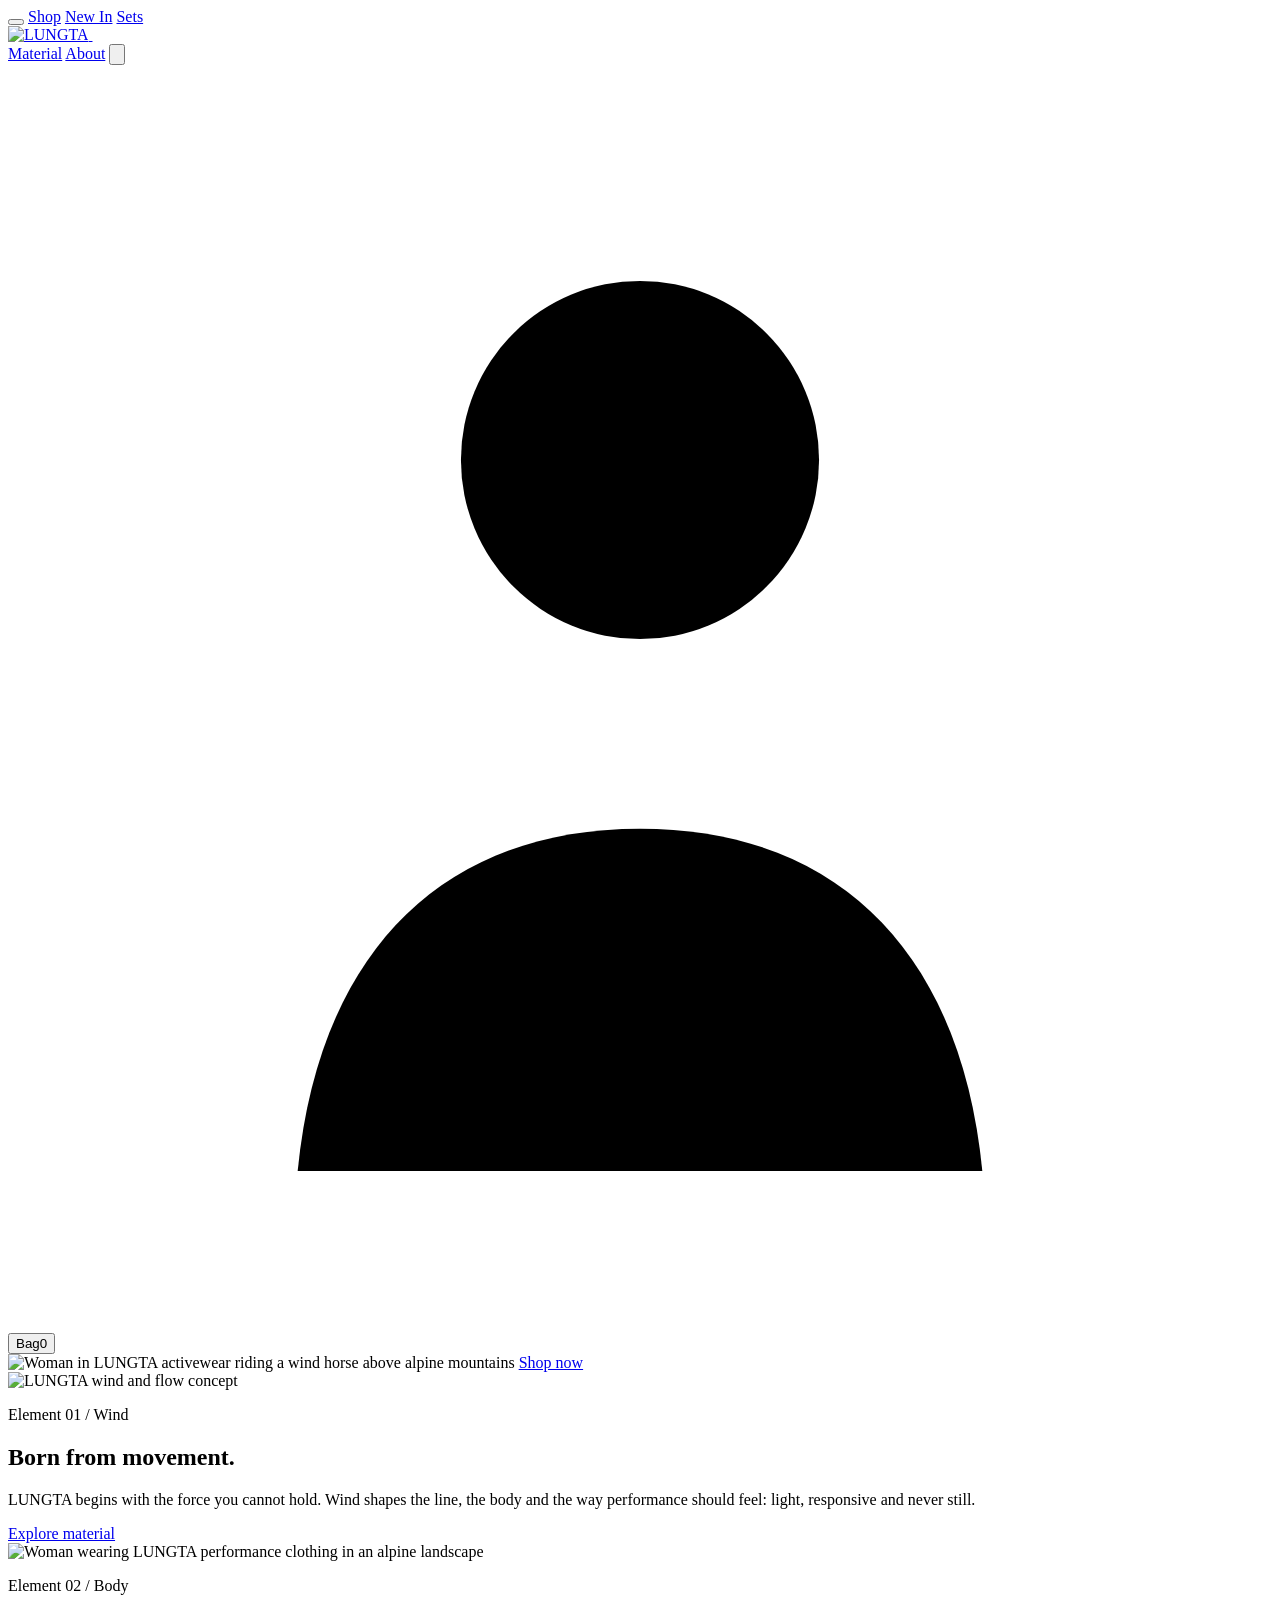
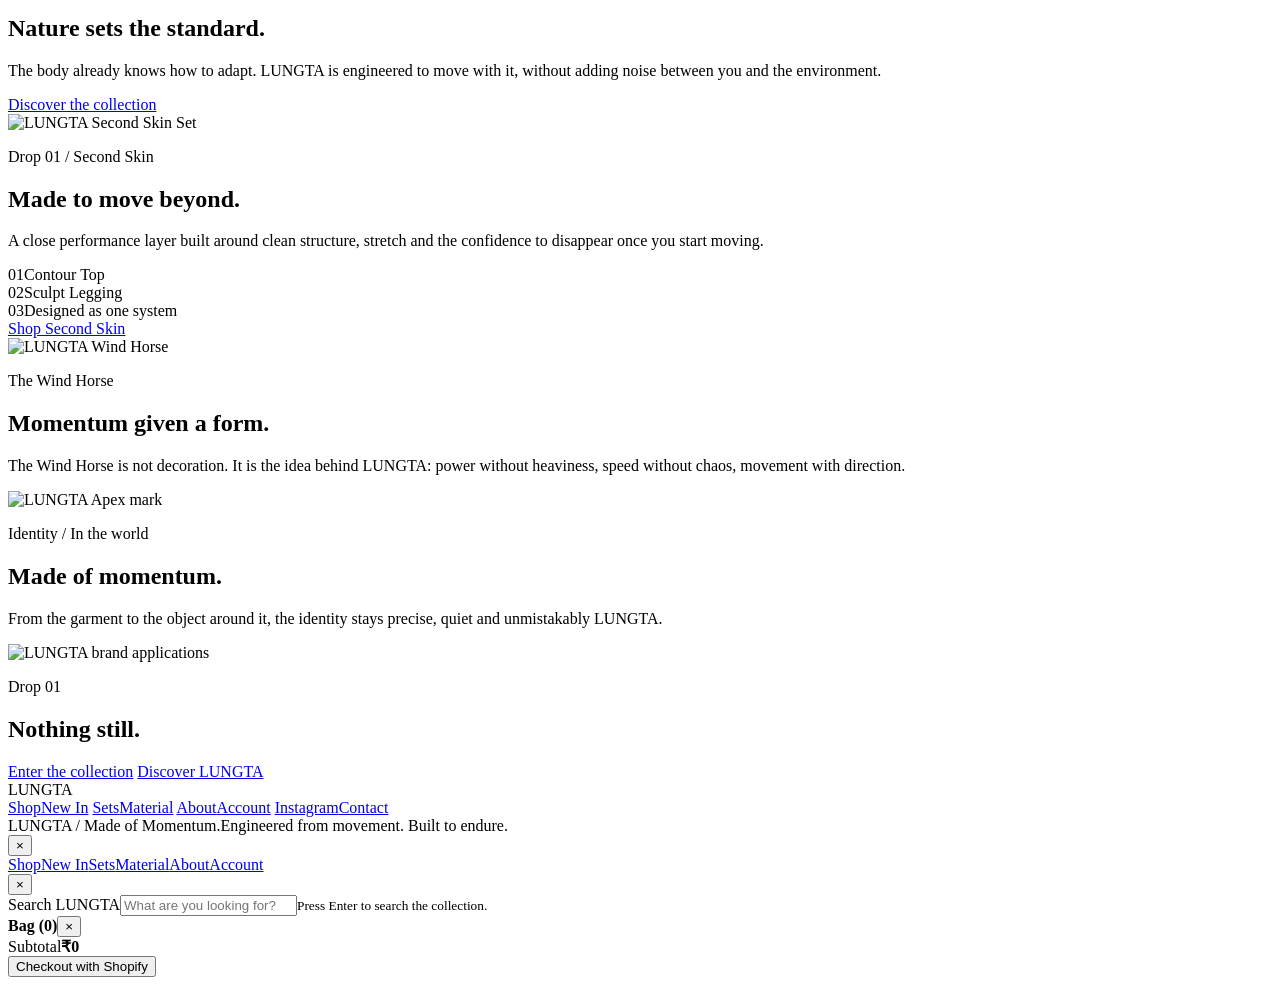
==== index.html @ 59763c2f "Add files via upload" ====
<!doctype html>
<html lang="en">
<head>
  <meta charset="utf-8">
  <meta name="viewport" content="width=device-width,initial-scale=1,viewport-fit=cover">
  <meta name="theme-color" content="#080a0b">
  <title>LUNGTA | Made of Momentum</title>
  <meta name="description" content="LUNGTA performance wear. Born from wind, engineered for motion.">
  <link rel="icon" href="assets/img/favicon.png">
  <link rel="preload" as="image" href="assets/img/hero-wind-horse-4k.webp">
  <link rel="stylesheet" href="assets/css/styles.css">
</head>
<body class="home" data-header="light">
<header class="site-header" data-theme="light">
  <div class="header-side left">
    <button class="menu-button" id="menuButton" aria-label="Open menu"></button>
    <a class="nav-link desktop-only" href="shop.html">Shop</a>
    <a class="nav-link desktop-only" href="shop.html?filter=new">New In</a>
    <a class="nav-link desktop-only" href="shop.html?filter=sets">Sets</a>
  </div>
  <a class="header-brand" href="index.html" aria-label="LUNGTA home">
    <img class="wordmark" src="assets/img/wordmark.png" alt="LUNGTA">
    <img class="apex" src="assets/img/apex.png" alt="">
  </a>
  <div class="header-side right">
    <a class="nav-link desktop-only" href="material.html">Material</a>
    <a class="nav-link desktop-only" href="about.html">About</a>
    <button class="icon-button" id="searchButton" aria-label="Search">
      <svg viewBox="0 0 24 24" aria-hidden="true"><circle cx="11" cy="11" r="6.7"></circle><path d="m16 16 4 4"></path></svg>
    </button>
    <a class="icon-button account-icon" href="account.html" aria-label="Account">
      <svg viewBox="0 0 24 24" aria-hidden="true"><circle cx="12" cy="7.5" r="3.4"></circle><path d="M5.5 21c.4-4.1 2.7-6.5 6.5-6.5s6.1 2.4 6.5 6.5"></path></svg>
    </a>
    <button class="bag-button" id="bagButton" aria-label="Open bag"><span class="bag-label">Bag</span><span data-bag-count id="bagCount">0</span></button>
  </div>
</header>

<main>
  <section class="hero" data-header-theme="light">
    <picture>
      <source media="(max-width:760px)" srcset="assets/img/hero-wind-horse-mobile.webp">
      <img class="hero-media" src="assets/img/hero-wind-horse-4k.webp" alt="Woman in LUNGTA activewear riding a wind horse above alpine mountains">
    </picture>
    <a class="hero-shop" href="shop.html">Shop now</a>
  </section>

  <section class="section element-section" data-header-theme="light">
    <div class="section-inner element-grid">
      <div class="wind-object" data-reveal>
        <img src="assets/img/wind-flow.webp" alt="LUNGTA wind and flow concept">
      </div>
      <div class="element-copy" data-reveal>
        <p class="eyebrow">Element 01 / Wind</p>
        <h2 class="headline">Born from movement.</h2>
        <p class="body-copy">LUNGTA begins with the force you cannot hold. Wind shapes the line, the body and the way performance should feel: light, responsive and never still.</p>
        <a class="text-link" href="material.html">Explore material</a>
      </div>
    </div>
  </section>

  <section class="section nature-section" data-header-theme="light">
    <picture>
      <source media="(max-width:760px)" srcset="assets/img/alpine-model-mobile.webp">
      <img class="nature-media" data-parallax="18" src="assets/img/alpine-model-4k.webp" alt="Woman wearing LUNGTA performance clothing in an alpine landscape">
    </picture>
    <div class="nature-copy" data-reveal>
      <p class="eyebrow">Element 02 / Body</p>
      <h2 class="headline">Nature sets the standard.</h2>
      <p class="body-copy">The body already knows how to adapt. LUNGTA is engineered to move with it, without adding noise between you and the environment.</p>
      <a class="text-link" href="shop.html">Discover the collection</a>
    </div>
  </section>

  <section class="section product-section" data-header-theme="dark">
    <div class="section-inner product-editorial">
      <div class="product-image" data-reveal>
        <picture>
          <source media="(max-width:760px)" srcset="assets/img/alpine-model-mobile.webp">
          <img src="assets/img/alpine-model-4k.webp" alt="LUNGTA Second Skin Set">
        </picture>
      </div>
      <div class="product-info" data-reveal>
        <p class="eyebrow">Drop 01 / Second Skin</p>
        <h2 class="headline">Made to move beyond.</h2>
        <p class="body-copy">A close performance layer built around clean structure, stretch and the confidence to disappear once you start moving.</p>
        <div class="product-points">
          <div class="product-point"><span>01</span><span>Contour Top</span></div>
          <div class="product-point"><span>02</span><span>Sculpt Legging</span></div>
          <div class="product-point"><span>03</span><span>Designed as one system</span></div>
        </div>
        <a class="button" href="shop.html?filter=sets">Shop Second Skin</a>
      </div>
    </div>
  </section>

  <section class="section horse-section" data-header-theme="light">
    <div class="horse-layout">
      <div class="horse-visual" data-reveal>
        <img src="assets/img/wind-horse-mark.webp" alt="LUNGTA Wind Horse">
      </div>
      <div class="horse-copy" data-reveal>
        <p class="eyebrow">The Wind Horse</p>
        <h2 class="headline">Momentum given a form.</h2>
        <p class="body-copy">The Wind Horse is not decoration. It is the idea behind LUNGTA: power without heaviness, speed without chaos, movement with direction.</p>
        <img class="horse-mark" src="assets/img/apex.png" alt="LUNGTA Apex mark">
      </div>
    </div>
  </section>

  <section class="section applications-section" data-header-theme="light">
    <div class="section-inner">
      <div class="applications-head" data-reveal>
        <div>
          <p class="eyebrow">Identity / In the world</p>
          <h2 class="headline">Made of momentum.</h2>
        </div>
        <p class="body-copy">From the garment to the object around it, the identity stays precise, quiet and unmistakably LUNGTA.</p>
      </div>
      <div class="applications-frame" data-reveal>
        <img src="assets/img/brand-applications.webp" alt="LUNGTA brand applications">
      </div>
    </div>
  </section>

  <section class="final-cta" data-header-theme="dark">
    <p class="eyebrow" data-reveal">Drop 01</p>
    <h2 class="display" data-reveal>Nothing still.</h2>
    <div class="cta-actions" data-reveal>
      <a class="button" href="shop.html">Enter the collection</a>
      <a class="button outline" href="about.html">Discover LUNGTA</a>
    </div>
  </section>
</main>

<footer class="site-footer">
  <div class="footer-main">
    <div class="footer-name">LUNGTA</div>
    <div class="footer-links">
      <a href="shop.html">Shop</a><a href="shop.html?filter=new">New In</a>
      <a href="shop.html?filter=sets">Sets</a><a href="material.html">Material</a>
      <a href="about.html">About</a><a href="account.html">Account</a>
      <a href="#">Instagram</a><a href="#">Contact</a>
    </div>
  </div>
  <div class="footer-bottom"><span>LUNGTA / Made of Momentum.</span><span>Engineered from movement. Built to endure.</span></div>
</footer>

<div class="panel mobile-panel" id="mobileMenu" aria-hidden="true"><button class="panel-close" data-close aria-label="Close">×</button><nav><a href="shop.html">Shop</a><a href="shop.html?filter=new">New In</a><a href="shop.html?filter=sets">Sets</a><a href="material.html">Material</a><a href="about.html">About</a><a href="account.html">Account</a></nav></div>
<div class="panel search-panel" id="searchPanel" aria-hidden="true"><button class="panel-close" data-close aria-label="Close">×</button><div class="search-box"><label for="globalSearch">Search LUNGTA</label><input id="globalSearch" type="search" autocomplete="off" placeholder="What are you looking for?"><small>Press Enter to search the collection.</small></div></div>
<aside class="panel bag-drawer" id="bagDrawer" aria-hidden="true"><div class="bag-inner"><div class="bag-head"><strong>Bag (<span data-bag-count>0</span>)</strong><button class="panel-close" data-close aria-label="Close">×</button></div><div class="bag-body" id="bagBody"></div><div class="bag-footer"><div class="bag-total"><span>Subtotal</span><strong id="bagTotal">₹0</strong></div><button class="button" id="checkoutButton">Checkout with Shopify</button></div></div></aside>
<div class="toast" id="toast" role="status" aria-live="polite"></div>

<script src="assets/js/config.js"></script><script src="assets/js/catalog.js"></script><script src="assets/js/shopify.js"></script><script src="assets/js/site.js"></script>
</body>
</html>
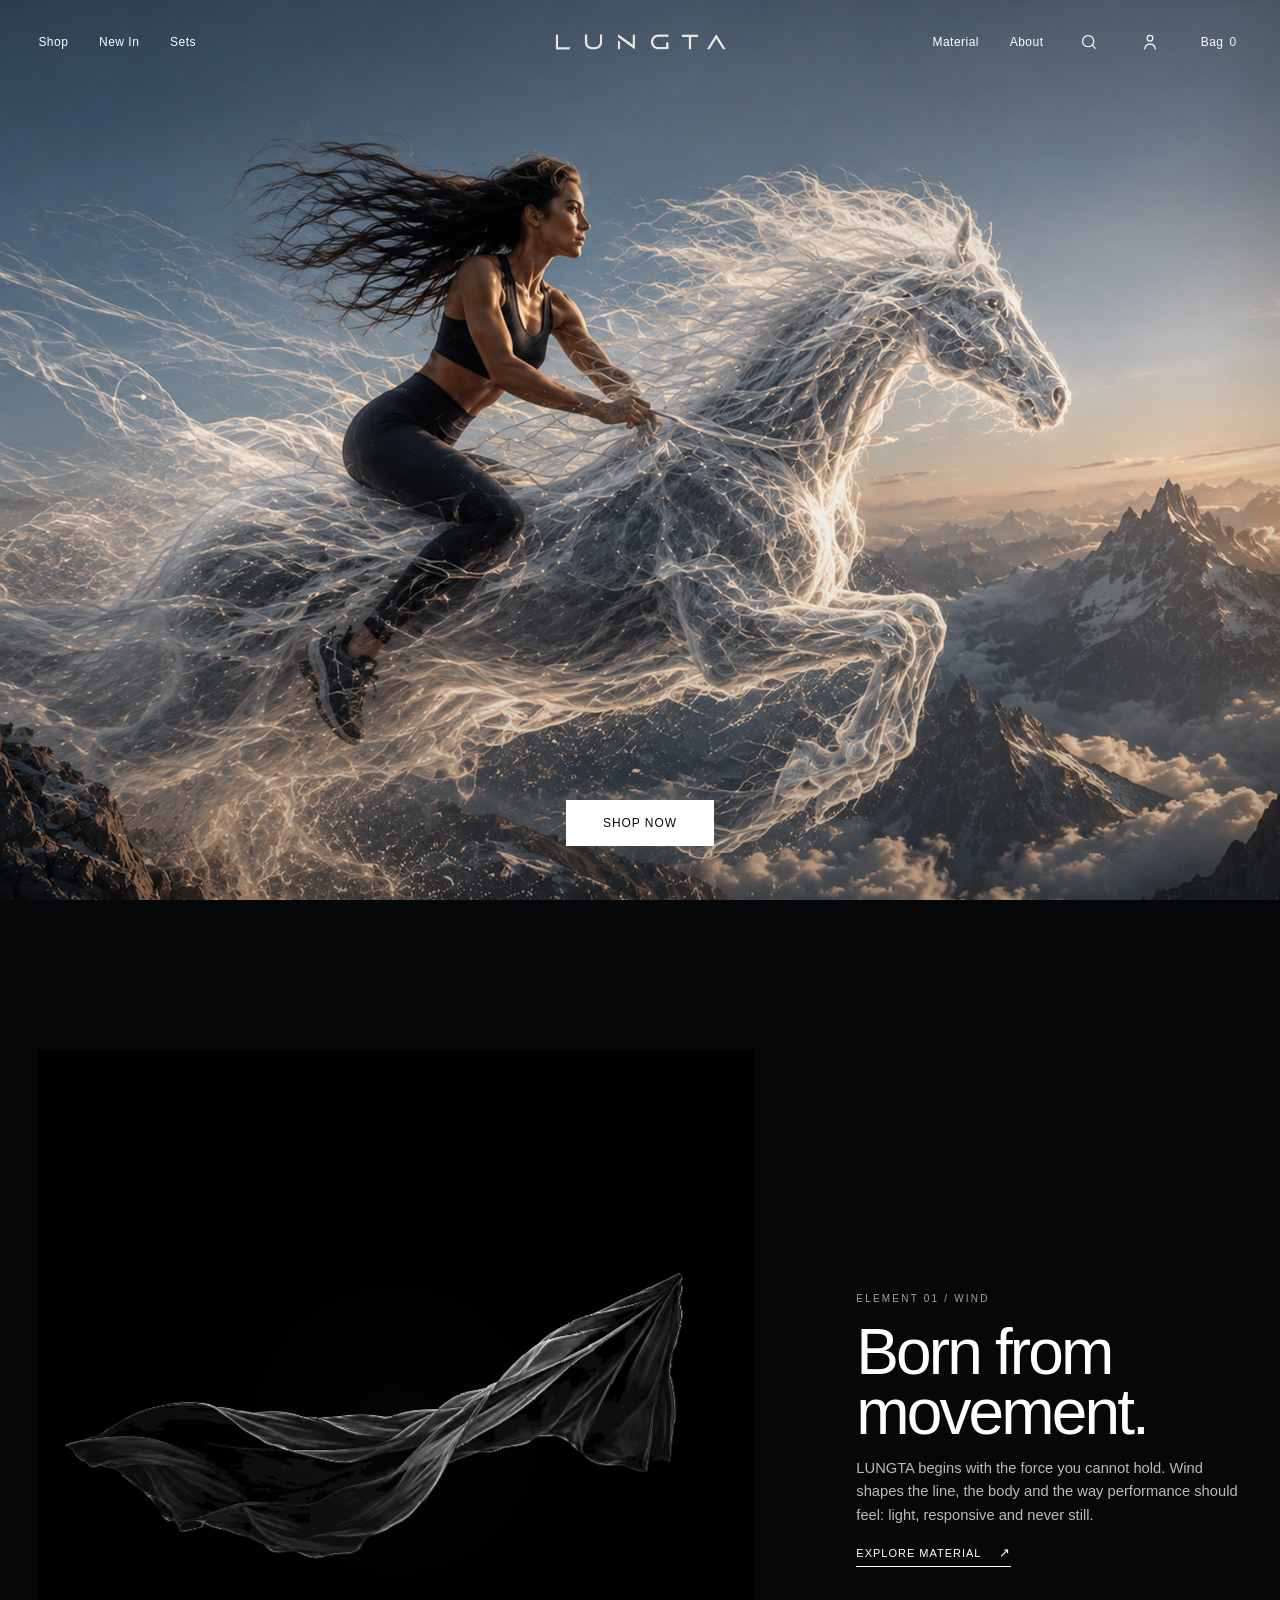
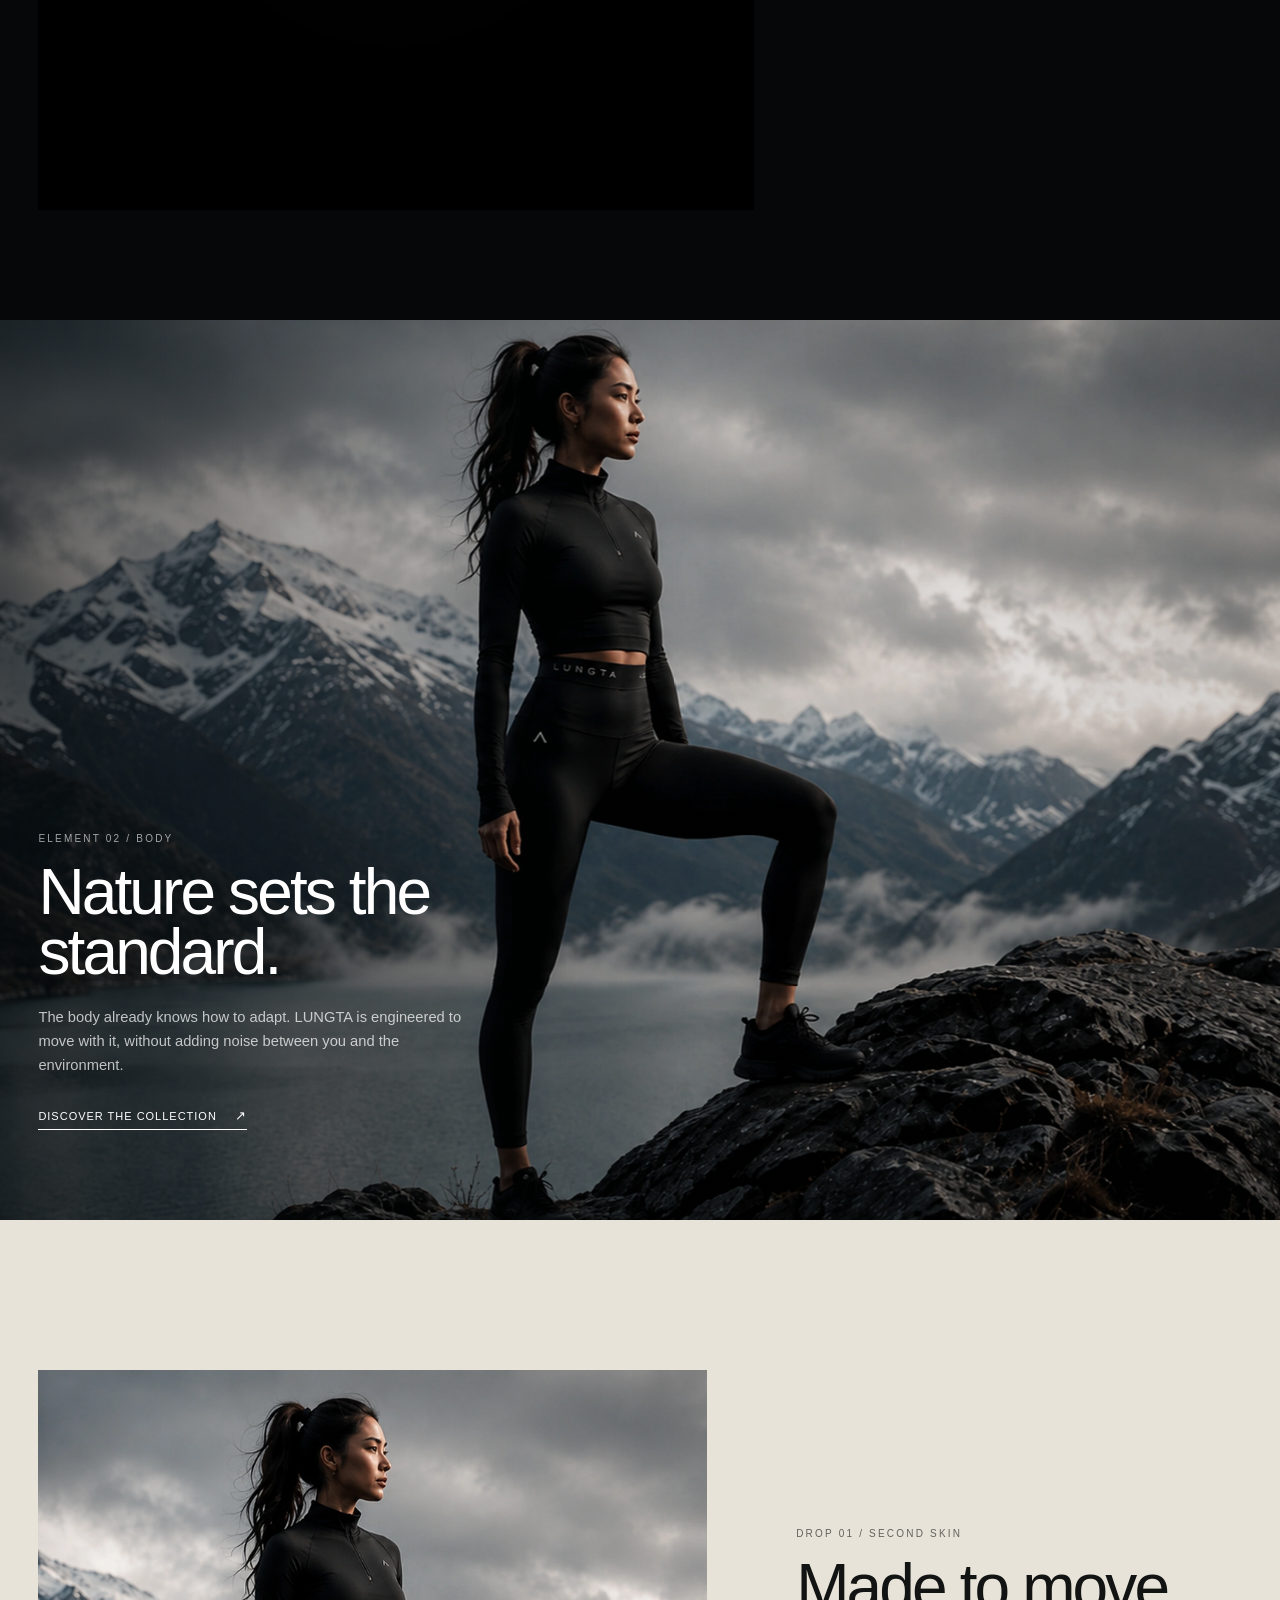
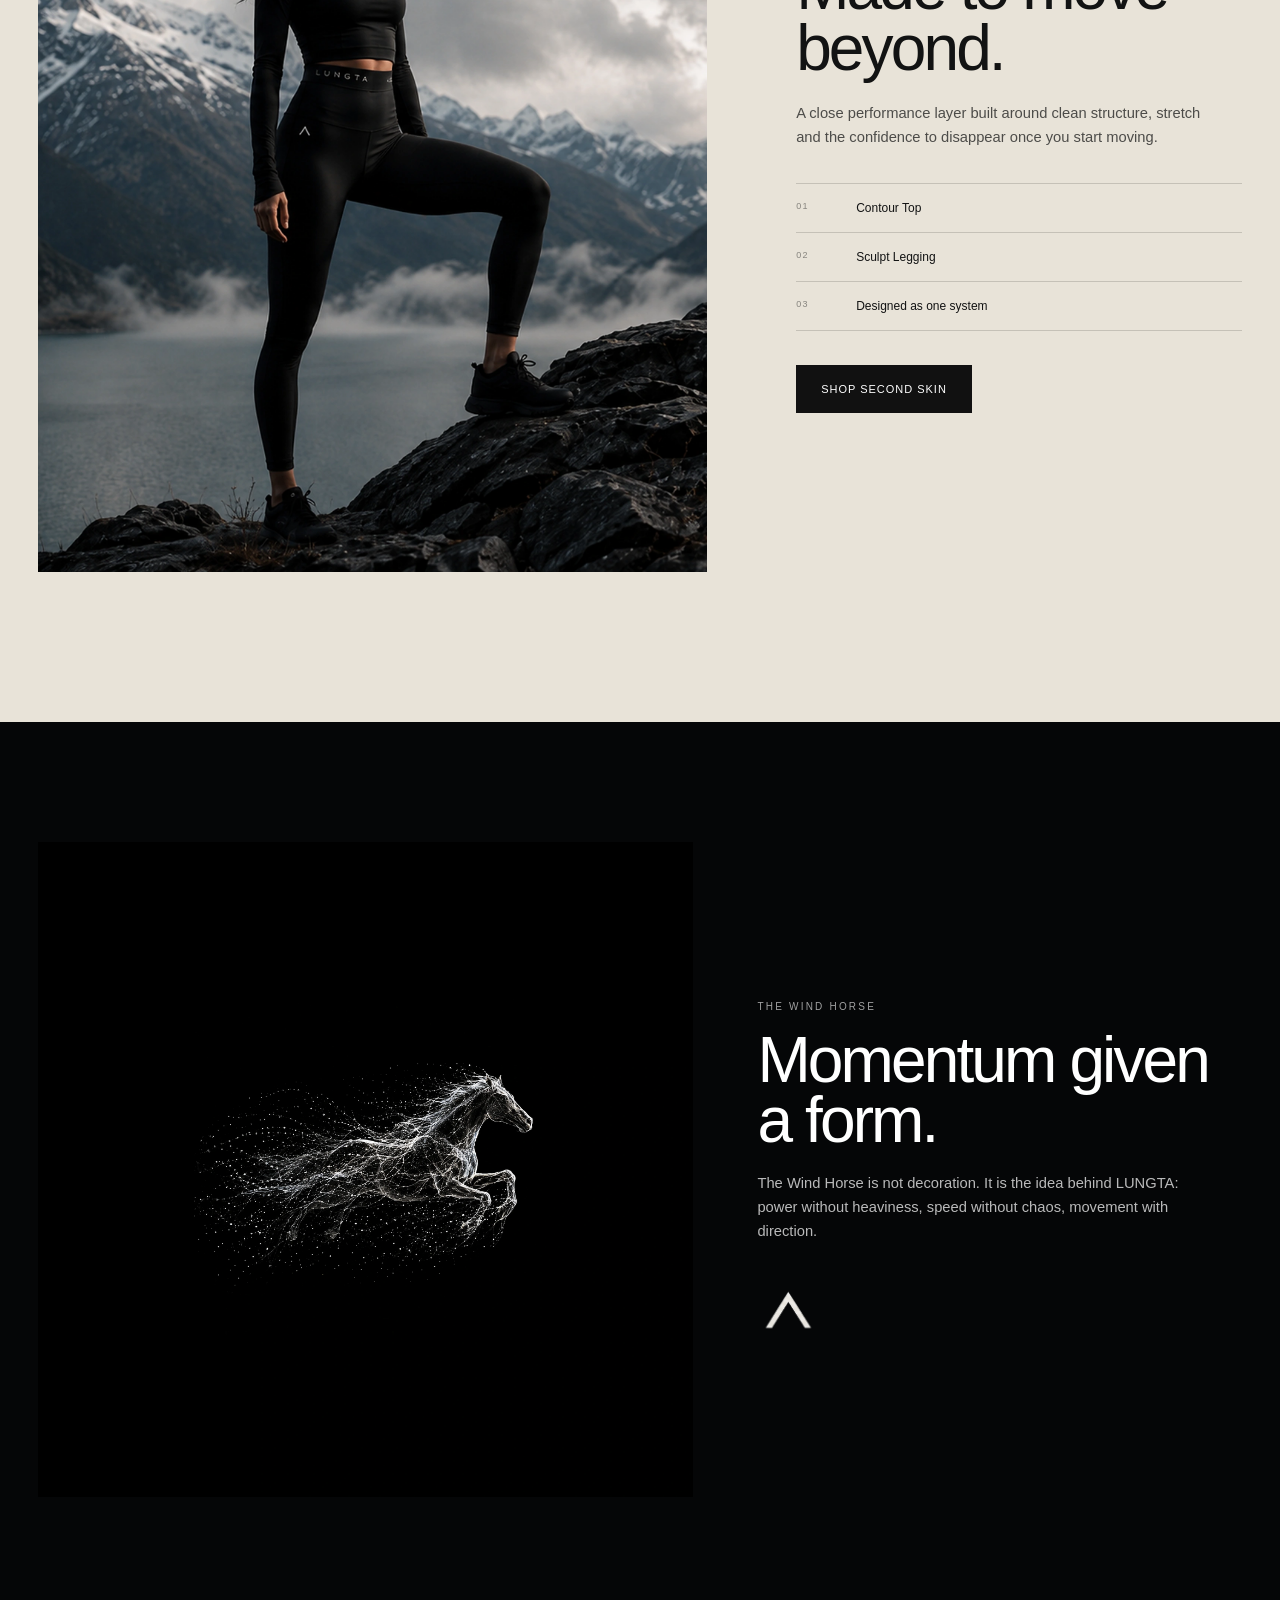
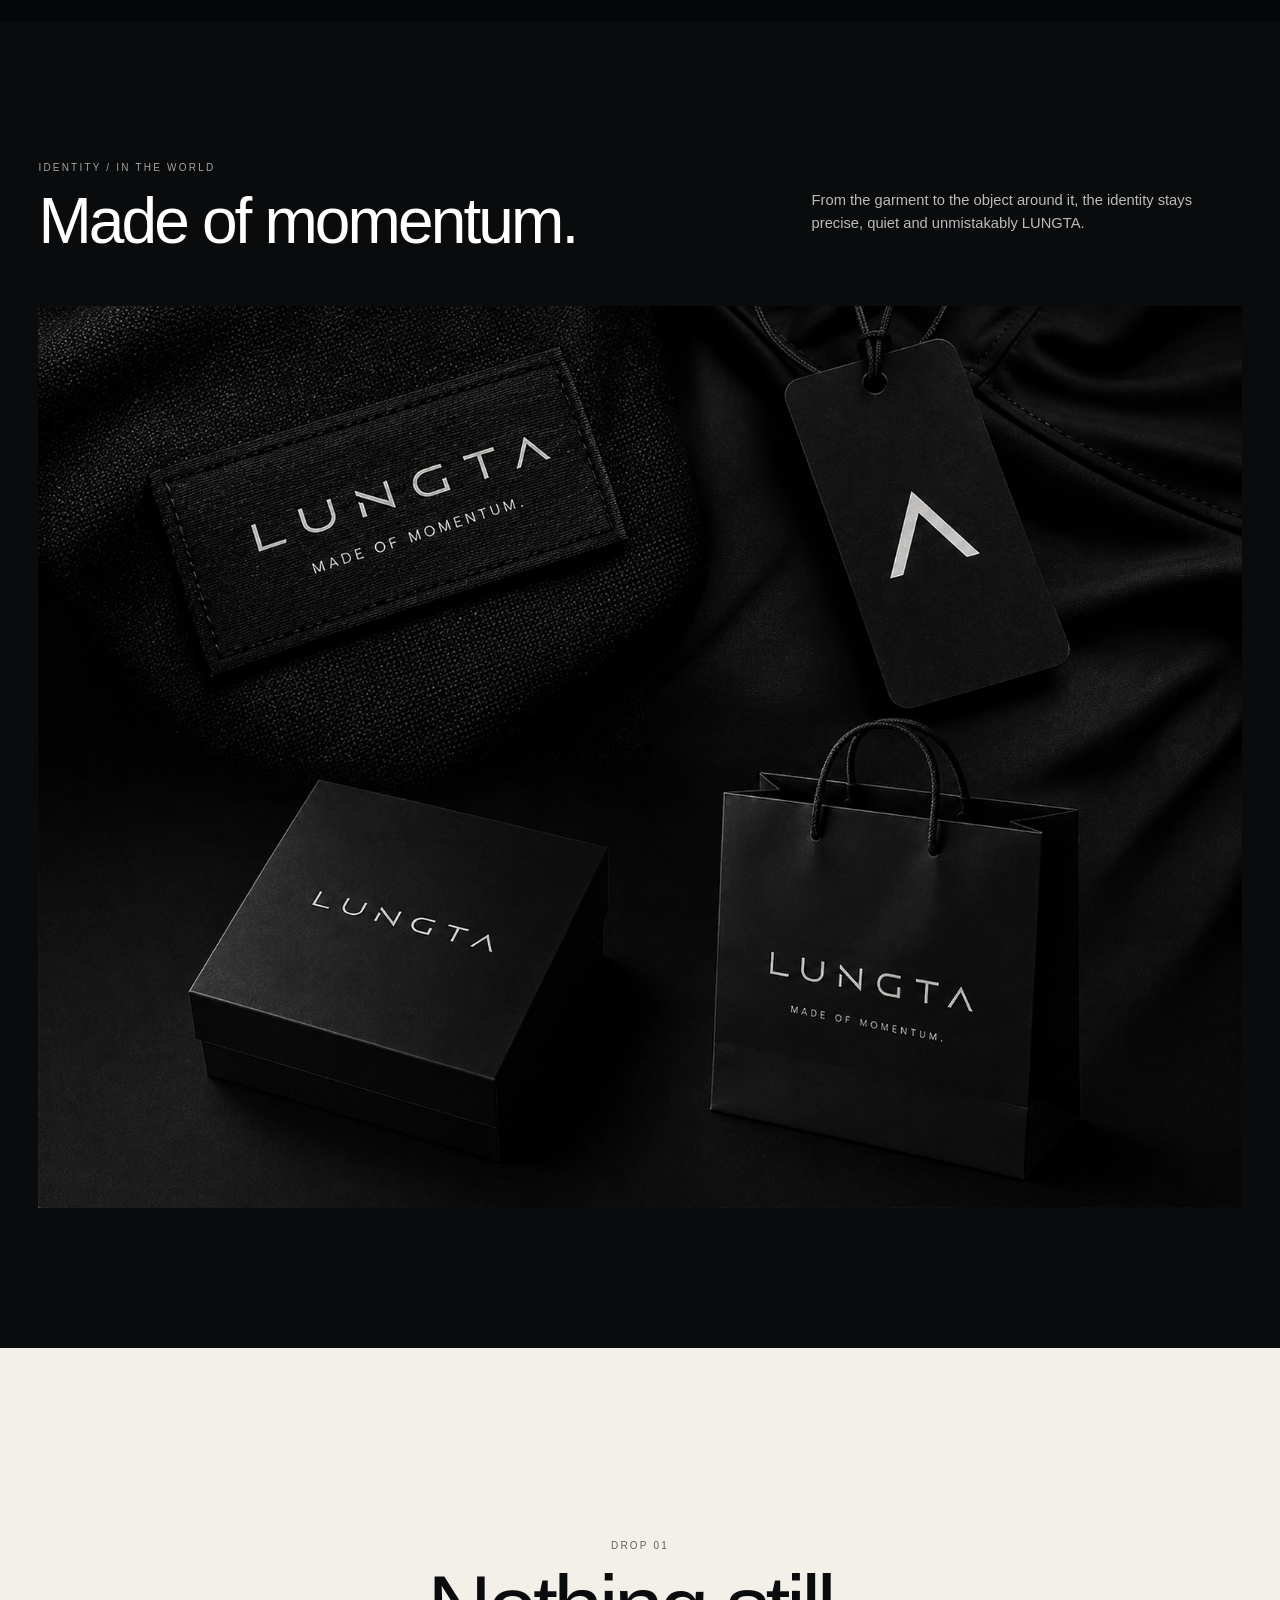
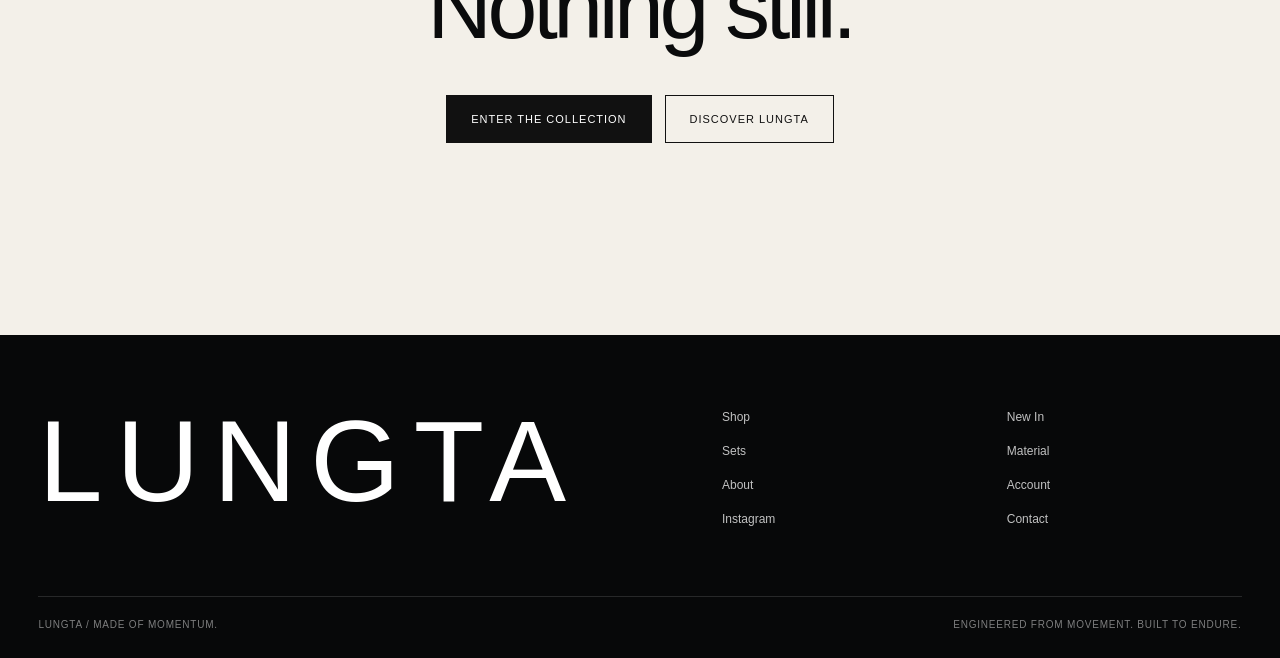
==== commit 6e9b2aaa: "Animate Wind Flow element" ====
--- a/index.html
+++ b/index.html
@@ -9,6 +9,17 @@
   <link rel="icon" href="assets/img/favicon.png">
   <link rel="preload" as="image" href="assets/img/hero-wind-horse-4k.webp">
   <link rel="stylesheet" href="assets/css/styles.css">
+
+<style id="lungta-wind-flow-animation">
+.wind-interactive{isolation:isolate;perspective:1200px;overflow:hidden}
+.wind-filter-defs{position:absolute;pointer-events:none}
+.wind-stage{position:relative;width:min(100%,820px);aspect-ratio:1/1;display:grid;place-items:center;transform-style:preserve-3d;will-change:transform;transform:translate3d(var(--wind-x,0px),var(--wind-y,0px),0) rotateX(var(--wind-rx,0deg)) rotateY(var(--wind-ry,0deg)) rotateZ(var(--wind-rz,0deg)) scale(var(--wind-scale,1));transition:filter .45s cubic-bezier(.22,.61,.36,1)}
+.wind-object .wind-flow-img{width:100%;max-width:none;height:100%;object-fit:contain;display:block;filter:url(#lungtaWindRipple);transform:translateX(-3%) scale(1.75);transform-origin:50% 50%;pointer-events:none;user-select:none;will-change:filter,transform}
+.wind-halo{position:absolute;inset:23%;border-radius:50%;background:radial-gradient(circle,rgba(255,255,255,.075),rgba(255,255,255,0) 70%);filter:blur(42px);opacity:var(--wind-halo,.25);pointer-events:none}
+.wind-interactive.is-hovering .wind-stage{filter:drop-shadow(0 32px 70px rgba(0,0,0,.44))}
+@media(max-width:760px){.wind-stage{width:112%;margin-left:-6%}.wind-object .wind-flow-img{transform:translateX(-3%) scale(1.88)}}
+@media(prefers-reduced-motion:reduce){.wind-stage{transform:none!important}.wind-object .wind-flow-img{filter:none;transform:translateX(-3%) scale(1.75)}}
+</style>
 </head>
 <body class="home" data-header="light">
 <header class="site-header" data-theme="light">
@@ -46,8 +57,19 @@
 
   <section class="section element-section" data-header-theme="light">
     <div class="section-inner element-grid">
-      <div class="wind-object" data-reveal>
-        <img src="assets/img/wind-flow.webp" alt="LUNGTA wind and flow concept">
+      <div class="wind-object wind-interactive" data-reveal data-wind-flow>
+        <svg class="wind-filter-defs" width="0" height="0" aria-hidden="true">
+          <defs>
+            <filter id="lungtaWindRipple" x="-30%" y="-30%" width="160%" height="160%">
+              <feTurbulence id="lungtaWindNoise" type="fractalNoise" baseFrequency="0.0045 0.011" numOctaves="2" seed="7" result="noise"/>
+              <feDisplacementMap id="lungtaWindDisplace" in="SourceGraphic" in2="noise" scale="2.5" xChannelSelector="R" yChannelSelector="G"/>
+            </filter>
+          </defs>
+        </svg>
+        <div class="wind-stage">
+          <img class="wind-flow-img" src="assets/img/wind-flow.webp" alt="LUNGTA wind and flow concept">
+          <span class="wind-halo" aria-hidden="true"></span>
+        </div>
       </div>
       <div class="element-copy" data-reveal>
         <p class="eyebrow">Element 01 / Wind</p>
@@ -151,5 +173,20 @@
 <div class="toast" id="toast" role="status" aria-live="polite"></div>
 
 <script src="assets/js/config.js"></script><script src="assets/js/catalog.js"></script><script src="assets/js/shopify.js"></script><script src="assets/js/site.js"></script>
+
+<script id="lungta-wind-flow-script">
+(()=>{
+ const root=document.querySelector('[data-wind-flow]'); if(!root||matchMedia('(prefers-reduced-motion: reduce)').matches)return;
+ const stage=root.querySelector('.wind-stage'),noise=document.querySelector('#lungtaWindNoise'),disp=document.querySelector('#lungtaWindDisplace'); if(!stage||!noise||!disp)return;
+ const s={hover:false,active:true,x:0,y:0,tx:0,ty:0,rx:0,ry:0,trx:0,try:0,velocity:0,lastX:0,lastY:0,lastT:performance.now(),phase:0,scale:2.5,targetScale:2.5};
+ const clamp=(v,a,b)=>Math.max(a,Math.min(b,v)),lerp=(a,b,k)=>a+(b-a)*k;
+ new IntersectionObserver(([e])=>s.active=e.isIntersecting,{rootMargin:'20% 0px 20%'}).observe(root);
+ root.addEventListener('pointerenter',e=>{if(e.pointerType==='touch')return;s.hover=true;s.targetScale=5.5;s.lastX=e.clientX;s.lastY=e.clientY;s.lastT=performance.now();root.classList.add('is-hovering')});
+ root.addEventListener('pointermove',e=>{if(!s.hover||e.pointerType==='touch')return;const r=root.getBoundingClientRect(),nx=clamp((e.clientX-r.left)/r.width*2-1,-1,1),ny=clamp((e.clientY-r.top)/r.height*2-1,-1,1);s.tx=nx*11;s.ty=ny*7;s.try=nx*2.8;s.trx=-ny*2;const now=performance.now(),dt=Math.max(16,now-s.lastT),v=Math.hypot(e.clientX-s.lastX,e.clientY-s.lastY)/dt;s.velocity=Math.max(s.velocity,clamp(v*3.2,0,3));s.lastX=e.clientX;s.lastY=e.clientY;s.lastT=now});
+ root.addEventListener('pointerleave',()=>{s.hover=false;s.targetScale=2.5;s.tx=s.ty=s.trx=s.try=0;root.classList.remove('is-hovering')});
+ let prev=performance.now(),filterTick=0;
+ const draw=now=>{const dt=Math.min(42,now-prev);prev=now;if(s.active){s.velocity*=Math.pow(.93,dt/16.67);s.phase+=dt*(s.hover?.00105:.00034);s.scale=lerp(s.scale,s.targetScale+s.velocity*.6,s.hover?.095:.045);s.x=lerp(s.x,s.tx,s.hover?.11:.045);s.y=lerp(s.y,s.ty,s.hover?.11:.045);s.rx=lerp(s.rx,s.trx,s.hover?.09:.04);s.ry=lerp(s.ry,s.try,s.hover?.09:.04);filterTick+=dt;if(filterTick>42){filterTick=0;const f1=.00425+Math.sin(s.phase*.56)*.0011+(s.hover?Math.abs(s.ry)*.00008:0),f2=.0105+Math.cos(s.phase*.41)*.0017+(s.hover?s.velocity*.00038:0);noise.setAttribute('baseFrequency',f1.toFixed(5)+' '+f2.toFixed(5));disp.setAttribute('scale',(s.scale+Math.sin(s.phase*.88)*.55).toFixed(2))}stage.style.setProperty('--wind-x',s.x.toFixed(2)+'px');stage.style.setProperty('--wind-y',(s.y+Math.sin(s.phase*.72)*3.2).toFixed(2)+'px');stage.style.setProperty('--wind-rx',s.rx.toFixed(2)+'deg');stage.style.setProperty('--wind-ry',s.ry.toFixed(2)+'deg');stage.style.setProperty('--wind-rz',(Math.sin(s.phase*.43)*(s.hover?.32:.16)).toFixed(2)+'deg');stage.style.setProperty('--wind-scale',(1+(s.hover?.009:.003)+Math.min(s.velocity*.0025,.008)).toFixed(4));stage.style.setProperty('--wind-halo',(s.hover?.42:.24).toFixed(2))}requestAnimationFrame(draw)};requestAnimationFrame(draw);
+})();
+</script>
 </body>
 </html>
--- a/assets/css/styles.css
+++ b/assets/css/styles.css
@@ -0,0 +1,30 @@
+:root{
+  --ink:#0a0b0c;--paper:#f3f0e9;--stone:#ded8cd;--white:#fff;--muted:#777872;--line:rgba(16,17,17,.16);
+  --pad:clamp(18px,3vw,52px);--header:84px;--ease:cubic-bezier(.22,.61,.36,1);--max:1480px;
+}
+*{box-sizing:border-box}html{scroll-behavior:smooth;background:var(--ink)}html.no-scroll{overflow:hidden}body{margin:0;color:var(--ink);font-family:"Helvetica Neue",Helvetica,Arial,sans-serif;background:var(--paper);-webkit-font-smoothing:antialiased;overflow-x:hidden}body.home{background:#080a0b;color:#fff}a{color:inherit;text-decoration:none}button,input,select{font:inherit}button{color:inherit}.sr-only{position:absolute;width:1px;height:1px;padding:0;margin:-1px;overflow:hidden;clip:rect(0,0,0,0);white-space:nowrap;border:0}
+.site-header{position:fixed;z-index:100;inset:0 0 auto;height:var(--header);padding:0 var(--pad);display:grid;grid-template-columns:1fr auto 1fr;align-items:center;transition:background .35s var(--ease),color .35s var(--ease),border-color .35s var(--ease);color:#fff;border-bottom:1px solid transparent}.site-header[data-theme="dark"]{color:var(--ink)}.site-header.scrolled[data-theme="dark"]{background:rgba(243,240,233,.92);backdrop-filter:blur(16px);border-color:rgba(10,11,12,.08)}.site-header.scrolled[data-theme="light"]{background:rgba(8,10,11,.28);backdrop-filter:blur(16px);border-color:rgba(255,255,255,.12)}
+.header-side{display:flex;align-items:center;gap:clamp(18px,2.4vw,38px);min-width:0}.header-side.right{justify-content:flex-end}.nav-link{font-size:12px;letter-spacing:.04em;position:relative;white-space:nowrap}.nav-link:after{content:"";position:absolute;left:0;right:0;bottom:-7px;height:1px;background:currentColor;transform:scaleX(0);transform-origin:right;transition:transform .42s var(--ease)}.nav-link:hover:after{transform:scaleX(1);transform-origin:left}.header-brand{width:clamp(170px,14vw,235px);height:36px;position:relative;display:grid;place-items:center}.header-brand img{position:absolute;max-width:100%;max-height:100%;object-fit:contain;filter:none;transition:opacity .45s var(--ease),transform .5s var(--ease),filter .5s var(--ease)}.header-brand .apex{width:31px;height:31px;opacity:0;transform:translateY(5px) scale(.8) rotate(-6deg)}.site-header[data-theme="dark"] .header-brand img{filter:brightness(0)}.site-header[data-theme="light"] .header-brand img{filter:none}.icon-button,.menu-button{border:0;background:none;padding:5px;display:grid;place-items:center;cursor:pointer}.icon-button svg{width:20px;height:20px;stroke:currentColor;fill:none;stroke-width:1.4}.bag-button{display:flex;align-items:center;gap:6px;border:0;background:none;padding:5px;cursor:pointer;font-size:12px;letter-spacing:.04em}.menu-button{display:none;width:26px;height:26px;position:relative}.menu-button:before,.menu-button:after{content:"";position:absolute;width:18px;height:1px;left:4px;background:currentColor}.menu-button:before{top:9px}.menu-button:after{top:16px}
+@media(hover:hover){.header-brand:hover .wordmark{opacity:0;transform:translateY(-3px) scale(.96);filter:blur(1.5px)}.site-header[data-theme="dark"] .header-brand:hover .wordmark{filter:brightness(0) blur(1.5px)}.header-brand:hover .apex{opacity:1;transform:none}.site-header[data-theme="dark"] .header-brand:hover .apex{filter:brightness(0)}}
+.hero{height:100svh;min-height:680px;position:relative;overflow:hidden;background:#73808b;color:#fff}.hero picture,.hero-media{position:absolute;inset:0;width:100%;height:100%}.hero-media{object-fit:cover;object-position:center;display:block;transform:scale(1.015);animation:heroIn 1.15s var(--ease) both}.hero:after{content:"";position:absolute;inset:0;background:linear-gradient(180deg,rgba(1,7,12,.24),rgba(1,7,12,.02) 38%,rgba(1,7,12,.07) 70%,rgba(1,7,12,.27));pointer-events:none}.hero-shop{position:absolute;z-index:3;left:50%;bottom:clamp(34px,6vh,64px);transform:translateX(-50%);display:inline-flex;align-items:center;justify-content:center;min-width:148px;height:46px;padding:0 24px;background:#fff;color:#0a0b0c;border:1px solid rgba(255,255,255,.88);font-size:12px;letter-spacing:.08em;text-transform:uppercase;transition:background .3s,color .3s,transform .3s}.hero-shop:hover{background:#0a0b0c;color:#fff;transform:translateX(-50%) translateY(-2px)}@keyframes heroIn{from{opacity:.72;transform:scale(1.035)}to{opacity:1;transform:scale(1.015)}}
+.section{position:relative}.section-inner{width:min(calc(100% - 2*var(--pad)),var(--max));margin:auto}.eyebrow{margin:0 0 18px;font-size:10px;letter-spacing:.22em;text-transform:uppercase;color:inherit;opacity:.62}.display{margin:0;font-size:clamp(45px,7vw,112px);font-weight:500;letter-spacing:-.05em;line-height:.87}.headline{margin:0;font-size:clamp(36px,5vw,78px);font-weight:500;letter-spacing:-.045em;line-height:.94}.body-copy{font-size:clamp(14px,1.15vw,17px);line-height:1.62;color:inherit;opacity:.72;max-width:430px}.text-link{display:inline-flex;align-items:center;gap:18px;padding-bottom:6px;border-bottom:1px solid currentColor;font-size:11px;letter-spacing:.09em;text-transform:uppercase}.text-link:after{content:"↗";font-size:13px;transition:transform .3s}.text-link:hover:after{transform:translate(3px,-3px)}
+.element-section{min-height:110svh;background:#060708;color:#fff;display:grid;place-items:center;overflow:hidden}.element-grid{display:grid;grid-template-columns:minmax(0,1.3fr) minmax(300px,.7fr);gap:8vw;align-items:center;padding:150px 0 110px}.wind-object{position:relative;min-height:min(68vw,760px);display:grid;place-items:center}.wind-object img{width:min(100%,780px);height:auto;display:block}.wind-object:before{content:"";position:absolute;width:55%;height:55%;border-radius:50%;background:rgba(255,255,255,.035);filter:blur(45px)}
+.nature-section{height:100svh;min-height:720px;overflow:hidden;background:#343c42;color:#fff}.nature-media{position:absolute;inset:-3% 0;width:100%;height:106%;object-fit:cover;object-position:center}.nature-section:after{content:"";position:absolute;inset:0;background:linear-gradient(90deg,rgba(4,7,9,.58),rgba(4,7,9,.05) 54%,rgba(4,7,9,.12))}.nature-copy{position:absolute;z-index:2;left:var(--pad);bottom:clamp(54px,10vh,110px);max-width:560px}.nature-copy .headline{max-width:540px}.nature-copy .body-copy{margin:24px 0 28px}
+.product-section{background:#e8e3d8;color:#121313;padding:150px 0}.product-editorial{display:grid;grid-template-columns:minmax(0,1.2fr) minmax(320px,.8fr);gap:7vw;align-items:center}.product-image{aspect-ratio:5/6;overflow:hidden;background:#23292c}.product-image img{width:100%;height:100%;object-fit:cover;object-position:48% 50%;display:block;transition:transform .9s var(--ease)}.product-image:hover img{transform:scale(1.018)}.product-info{max-width:520px}.product-info .body-copy{margin:24px 0 34px}.product-points{border-top:1px solid var(--line);margin-bottom:34px}.product-point{display:grid;grid-template-columns:44px 1fr;gap:16px;padding:17px 0;border-bottom:1px solid var(--line);font-size:12px}.product-point span:first-child{font-size:9px;letter-spacing:.15em;opacity:.45}
+.horse-section{min-height:100svh;background:#050607;color:#fff;display:grid;place-items:center;padding:120px var(--pad);overflow:hidden}.horse-layout{width:min(100%,var(--max));display:grid;grid-template-columns:1.15fr .85fr;align-items:center;gap:5vw}.horse-visual{position:relative;aspect-ratio:1/1}.horse-visual img{width:100%;height:100%;object-fit:contain}.horse-copy .headline{max-width:520px}.horse-copy .body-copy{margin:22px 0 0}.horse-mark{margin-top:42px;width:64px;filter:none}
+.applications-section{background:#0a0b0c;color:#fff;padding:140px 0}.applications-head{display:flex;justify-content:space-between;align-items:flex-end;gap:30px;margin-bottom:55px}.applications-frame{aspect-ratio:4/3;overflow:hidden;background:#050606}.applications-frame img{width:100%;height:100%;object-fit:cover;display:block;transition:transform 1.2s var(--ease)}.applications-frame:hover img{transform:scale(1.012)}
+.final-cta{background:#f3f0e9;color:#0a0b0c;padding:clamp(100px,15vw,210px) var(--pad);text-align:center}.final-cta .display{max-width:1050px;margin:0 auto 48px}.cta-actions{display:flex;gap:13px;justify-content:center;flex-wrap:wrap}.button{height:48px;padding:0 24px;border:1px solid #111;background:#111;color:#fff;display:inline-flex;align-items:center;justify-content:center;font-size:11px;letter-spacing:.09em;text-transform:uppercase;cursor:pointer;transition:.3s var(--ease)}.button:hover{background:transparent;color:#111}.button.light{background:#fff;color:#111;border-color:#fff}.button.light:hover{background:#111;color:#fff;border-color:#111}.button.outline{background:transparent;color:#111}.button.outline:hover{background:#111;color:#fff}.button:disabled{opacity:.42;cursor:not-allowed}
+.site-footer{background:#070809;color:#fff;padding:75px var(--pad) 28px}.footer-main{display:grid;grid-template-columns:1.2fr 1fr;gap:60px;padding-bottom:70px}.footer-name{font-size:clamp(56px,9vw,150px);letter-spacing:.12em;font-weight:400;line-height:.9}.footer-links{display:grid;grid-template-columns:repeat(2,minmax(120px,1fr));gap:20px 50px;align-content:start}.footer-links a{font-size:12px;opacity:.75}.footer-links a:hover{opacity:1}.footer-bottom{padding-top:22px;border-top:1px solid rgba(255,255,255,.13);display:flex;justify-content:space-between;gap:20px;font-size:10px;letter-spacing:.08em;text-transform:uppercase;color:rgba(255,255,255,.48)}
+[data-reveal]{opacity:0;transform:translateY(28px);transition:opacity .85s var(--ease),transform .85s var(--ease)}[data-reveal].is-visible{opacity:1;transform:none}
+/* inner pages */
+.inner-page{background:#f4f1ea;color:#0a0b0c;padding-top:var(--header);min-height:100vh}.page-hero{padding:clamp(70px,10vw,145px) var(--pad) 60px}.page-hero-inner{width:min(100%,var(--max));margin:auto;display:flex;justify-content:space-between;gap:40px;align-items:flex-end}.page-title{font-size:clamp(62px,10vw,160px);line-height:.78;letter-spacing:-.06em;font-weight:500;margin:0}.page-intro{max-width:430px;font-size:14px;line-height:1.6;opacity:.68}
+.shop-toolbar{position:sticky;top:var(--header);z-index:30;background:rgba(244,241,234,.94);backdrop-filter:blur(14px);border-top:1px solid var(--line);border-bottom:1px solid var(--line);padding:0 var(--pad)}.shop-toolbar-inner{height:58px;width:min(100%,var(--max));margin:auto;display:flex;justify-content:space-between;align-items:center;gap:22px}.filters{display:flex;gap:25px;overflow:auto;scrollbar-width:none}.filter{border:0;background:none;padding:0;font-size:11px;text-transform:uppercase;letter-spacing:.09em;white-space:nowrap;cursor:pointer;opacity:.5}.filter.active,.filter:hover{opacity:1}.shop-count{font-size:10px;letter-spacing:.09em;text-transform:uppercase;opacity:.55}.catalog-wrap{width:min(calc(100% - 2*var(--pad)),var(--max));margin:0 auto;padding:38px 0 120px}.catalog-grid{display:grid;grid-template-columns:repeat(4,minmax(0,1fr));gap:32px 14px}.product-card{display:block}.card-image{position:relative;aspect-ratio:3/4;background:#d9d5cd;overflow:hidden}.card-image img{width:100%;height:100%;object-fit:cover;display:block;transition:transform .65s var(--ease)}.product-card:hover .card-image img{transform:scale(1.018)}.card-badge{position:absolute;top:12px;left:12px;background:rgba(245,242,235,.9);color:#111;padding:6px 8px;font-size:9px;letter-spacing:.11em;text-transform:uppercase}.card-meta{display:flex;justify-content:space-between;gap:18px;padding:13px 1px 0;font-size:12px}.card-meta strong{font-weight:500}.card-meta span{opacity:.68;white-space:nowrap}.card-type{font-size:10px;margin-top:6px;opacity:.48;text-transform:uppercase;letter-spacing:.08em}.catalog-empty{padding:100px 0;text-align:center;opacity:.6}
+.product-page{display:grid;grid-template-columns:minmax(0,1.35fr) minmax(360px,.65fr);min-height:calc(100svh - var(--header));border-top:1px solid var(--line)}.pdp-gallery{background:#ddd8ce;min-height:calc(100svh - var(--header));position:relative}.pdp-gallery img{width:100%;height:calc(100svh - var(--header));object-fit:cover;object-position:center;display:block}.pdp-info{padding:clamp(42px,5vw,80px);align-self:start;position:sticky;top:var(--header)}.pdp-kicker{font-size:10px;letter-spacing:.16em;text-transform:uppercase;opacity:.48}.pdp-title{font-size:clamp(40px,4vw,68px);letter-spacing:-.045em;line-height:.96;font-weight:500;margin:13px 0 14px}.pdp-price{font-size:13px;margin-bottom:30px}.pdp-description{font-size:13px;line-height:1.65;opacity:.7;max-width:430px;margin-bottom:34px}.option-name{font-size:10px;text-transform:uppercase;letter-spacing:.12em;margin-bottom:10px}.option-list{display:flex;flex-wrap:wrap;gap:8px;margin-bottom:28px}.option{min-width:50px;height:40px;border:1px solid rgba(10,11,12,.22);background:transparent;cursor:pointer}.option.active{background:#111;color:#fff;border-color:#111}.pdp-add{width:100%;height:50px;background:#111;color:#fff;border:1px solid #111;text-transform:uppercase;letter-spacing:.09em;font-size:11px;cursor:pointer}.pdp-add:hover{background:transparent;color:#111}.pdp-accordions{margin-top:34px;border-top:1px solid var(--line)}.pdp-accordions details{border-bottom:1px solid var(--line);padding:17px 0;font-size:12px}.pdp-accordions summary{cursor:pointer;list-style:none;display:flex;justify-content:space-between}.pdp-accordions p{opacity:.65;line-height:1.6}
+.editorial-page .page-hero{padding-bottom:90px}.editorial-block{width:min(calc(100% - 2*var(--pad)),var(--max));margin:0 auto 120px;display:grid;grid-template-columns:1fr 1fr;gap:8vw;align-items:center}.editorial-block.reverse .editorial-media{order:2}.editorial-media{aspect-ratio:1/1;background:#0a0b0c;overflow:hidden}.editorial-media.wide{aspect-ratio:4/3}.editorial-media img{width:100%;height:100%;object-fit:cover;display:block}.editorial-copy .headline{font-size:clamp(42px,5vw,78px)}.editorial-copy .body-copy{margin:24px 0}.spec-list{border-top:1px solid var(--line);margin-top:35px}.spec-row{display:grid;grid-template-columns:1fr 1fr;gap:20px;padding:15px 0;border-bottom:1px solid var(--line);font-size:11px}.spec-row span:last-child{opacity:.58;text-align:right}
+.account-shell{width:min(calc(100% - 2*var(--pad)),580px);margin:0 auto;padding:110px 0 160px}.account-shell .headline{text-align:center;margin-bottom:22px}.account-shell .page-intro{text-align:center;margin:0 auto 45px}.account-card{border-top:1px solid var(--line);border-bottom:1px solid var(--line);padding:36px 0}.account-card label{display:block;font-size:10px;text-transform:uppercase;letter-spacing:.1em;margin:0 0 8px}.account-card input{width:100%;height:48px;border:1px solid rgba(10,11,12,.22);background:transparent;padding:0 13px;margin-bottom:18px}.account-card .button{width:100%}.account-note{font-size:11px;line-height:1.55;opacity:.55;margin-top:20px}
+/* overlays */
+.panel{position:fixed;z-index:200;inset:0;background:#f4f1ea;color:#0a0b0c;opacity:0;visibility:hidden;transition:opacity .3s var(--ease),visibility .3s}.panel.open{opacity:1;visibility:visible}.panel-close{position:absolute;top:22px;right:var(--pad);border:0;background:none;font-size:28px;font-weight:300;cursor:pointer}.mobile-panel{display:grid;align-content:center;padding:80px var(--pad)}.mobile-panel nav{display:grid;gap:18px}.mobile-panel a{font-size:clamp(36px,10vw,60px);letter-spacing:-.04em}.search-panel{display:grid;place-items:center}.search-box{width:min(calc(100% - 2*var(--pad)),850px)}.search-box label{display:block;font-size:10px;text-transform:uppercase;letter-spacing:.12em;margin-bottom:18px;opacity:.5}.search-box input{width:100%;border:0;border-bottom:1px solid #111;background:none;font-size:clamp(32px,6vw,80px);letter-spacing:-.04em;padding:10px 0 15px;outline:none}.search-box small{display:block;margin-top:14px;opacity:.45}.bag-drawer{inset:0 0 0 auto;width:min(470px,100%);background:#f4f1ea;box-shadow:-25px 0 80px rgba(0,0,0,.16);transform:translateX(100%);opacity:1;visibility:visible;transition:transform .4s var(--ease)}.bag-drawer.open{transform:none}.bag-inner{height:100%;display:grid;grid-template-rows:auto 1fr auto;padding:28px}.bag-head{display:flex;justify-content:space-between;align-items:center;padding-bottom:20px;border-bottom:1px solid var(--line)}.bag-head strong{font-size:12px;text-transform:uppercase;letter-spacing:.09em}.bag-body{overflow:auto;padding:12px 0}.bag-line{display:grid;grid-template-columns:78px 1fr auto;gap:13px;align-items:center;padding:12px 0;border-bottom:1px solid var(--line);font-size:11px}.bag-thumb{width:78px;height:98px;background:#ddd8ce;overflow:hidden}.bag-thumb img{width:100%;height:100%;object-fit:cover}.bag-line strong{display:block;font-weight:500;margin-bottom:7px}.bag-line small{display:block;opacity:.48}.bag-footer{border-top:1px solid var(--line);padding-top:20px}.bag-total{display:flex;justify-content:space-between;font-size:12px;margin-bottom:18px}.bag-footer .button{width:100%}.empty-bag{display:grid;place-items:center;align-content:center;height:100%;gap:15px;font-size:13px}.toast{position:fixed;z-index:300;left:50%;bottom:24px;transform:translate(-50%,18px);background:#111;color:#fff;padding:12px 16px;font-size:11px;letter-spacing:.03em;opacity:0;visibility:hidden;transition:.3s}.toast.show{opacity:1;visibility:visible;transform:translate(-50%,0)}
+@media(max-width:1050px){.desktop-only{display:none!important}.site-header{grid-template-columns:1fr auto 1fr}.header-side.left{gap:0}.menu-button{display:grid}.catalog-grid{grid-template-columns:repeat(3,1fr)}.element-grid,.product-editorial,.horse-layout,.editorial-block{grid-template-columns:1fr 1fr;gap:5vw}.footer-main{grid-template-columns:1fr}.product-page{grid-template-columns:1fr 420px}}
+@media(max-width:760px){:root{--header:70px}.site-header{padding:0 16px}.header-brand{width:128px;height:30px}.header-side.right{gap:6px}.bag-label{display:none}.hero{min-height:620px}.hero-shop{bottom:29px}.element-grid{grid-template-columns:1fr;padding:105px 0 85px;gap:20px}.wind-object{min-height:66vw;order:2}.element-copy{order:1}.nature-section{min-height:690px}.nature-media{object-position:48% center}.nature-section:after{background:linear-gradient(180deg,rgba(4,7,9,.08),rgba(4,7,9,.58) 68%,rgba(4,7,9,.72))}.nature-copy{left:18px;right:18px;bottom:42px}.product-section{padding:90px 0}.product-editorial{grid-template-columns:1fr;gap:40px}.product-image{aspect-ratio:4/5}.horse-section{padding:90px 18px}.horse-layout{grid-template-columns:1fr;gap:30px}.horse-copy{order:1}.horse-visual{order:2;aspect-ratio:1.1/1}.applications-section{padding:90px 0}.applications-head{display:block}.applications-head .body-copy{margin-top:20px}.applications-frame{aspect-ratio:1/1}.final-cta{padding:100px 18px}.footer-name{font-size:17vw}.footer-links{grid-template-columns:1fr 1fr}.footer-bottom{display:grid}.page-hero{padding:75px 18px 44px}.page-hero-inner{display:block}.page-intro{margin-top:30px}.catalog-wrap{width:calc(100% - 24px);padding-top:18px}.catalog-grid{grid-template-columns:repeat(2,1fr);gap:26px 8px}.shop-toolbar{padding:0 12px}.shop-count{display:none}.product-page{display:block}.pdp-gallery,.pdp-gallery img{height:68svh;min-height:520px}.pdp-info{position:relative;top:auto;padding:38px 18px 80px}.editorial-block,.editorial-block.reverse{grid-template-columns:1fr;margin-bottom:80px}.editorial-block.reverse .editorial-media{order:0}.editorial-page .page-hero{padding-bottom:60px}.account-shell{padding:80px 18px 120px}.bag-drawer{width:100%}}
+@media(max-width:420px){.header-side.right .account-icon{display:none}.catalog-grid{grid-template-columns:1fr 1fr}.card-meta{display:grid;gap:4px}.card-meta span{font-size:11px}.page-title{font-size:18vw}}
+@media(prefers-reduced-motion:reduce){html{scroll-behavior:auto}.hero-media{animation:none;transform:none}[data-reveal]{opacity:1;transform:none;transition:none}[data-parallax]{transform:none!important}.product-image img,.applications-frame img,.card-image img{transition:none}}
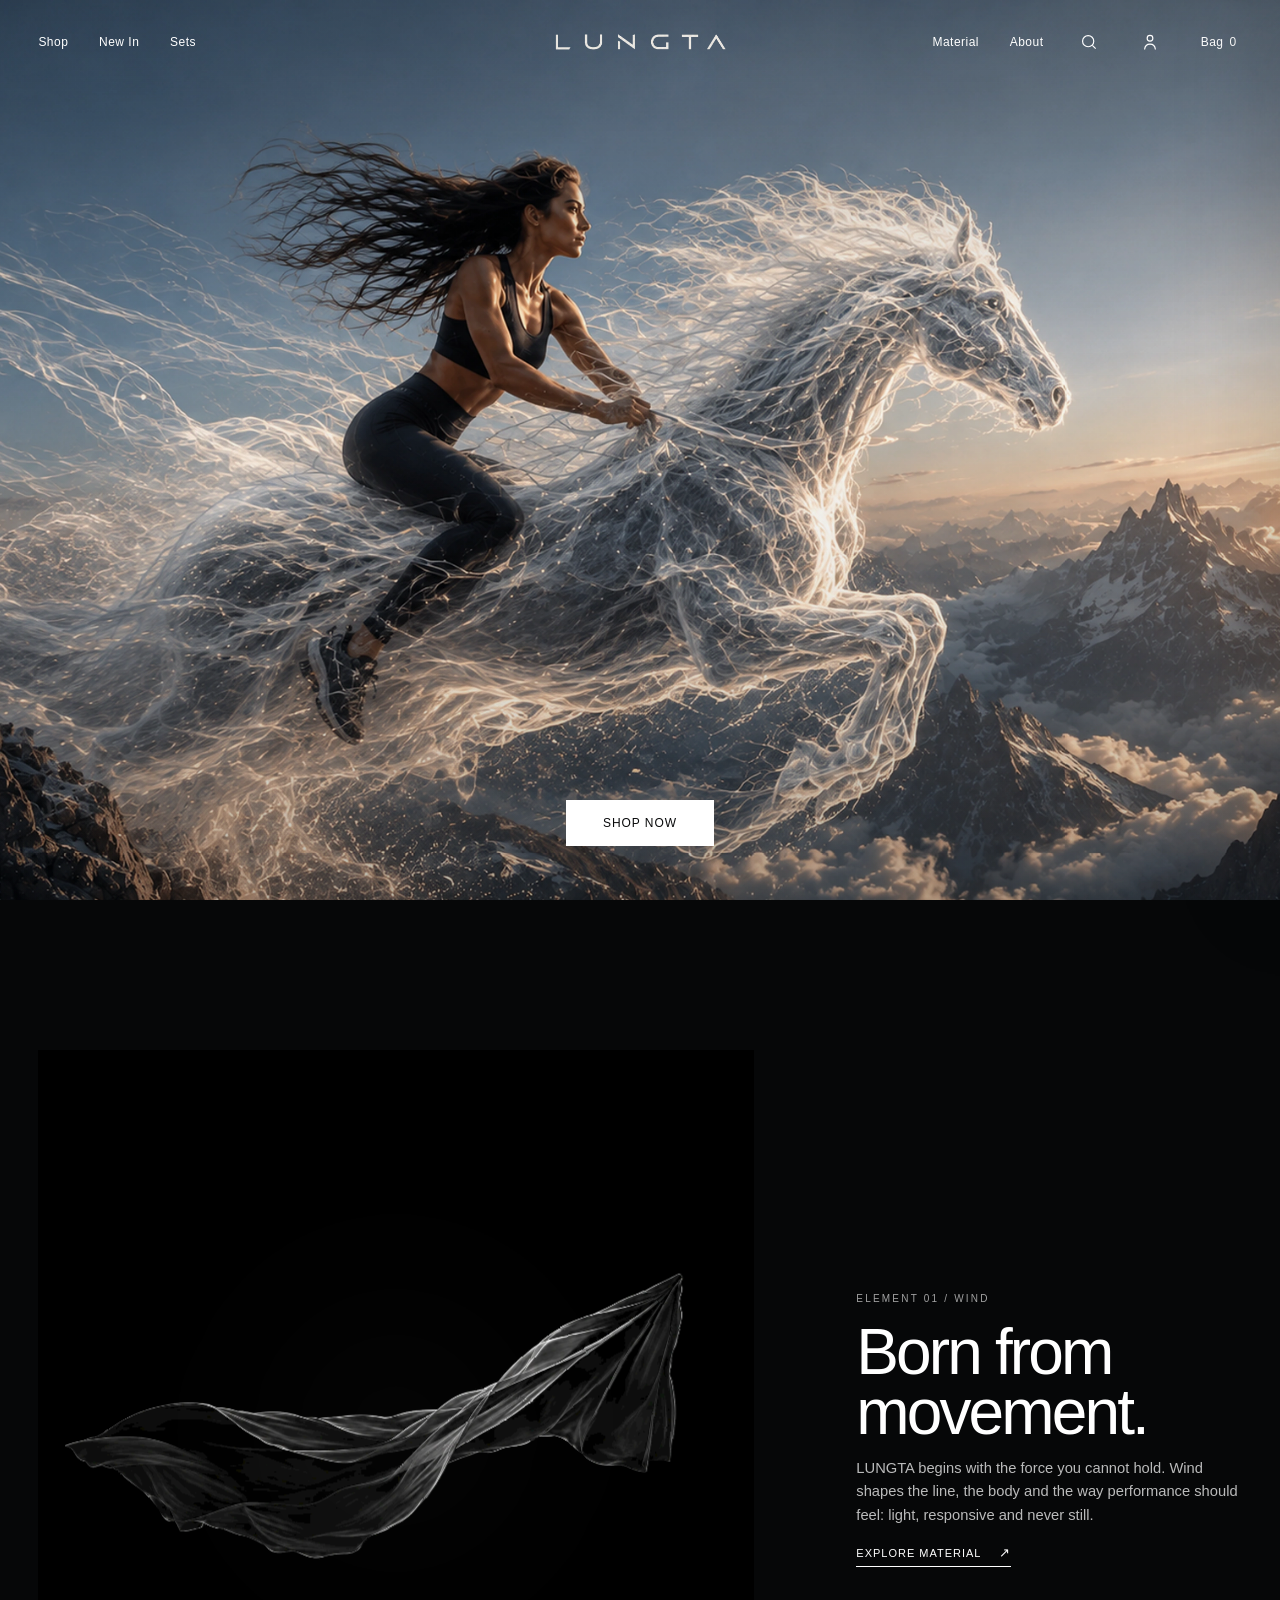
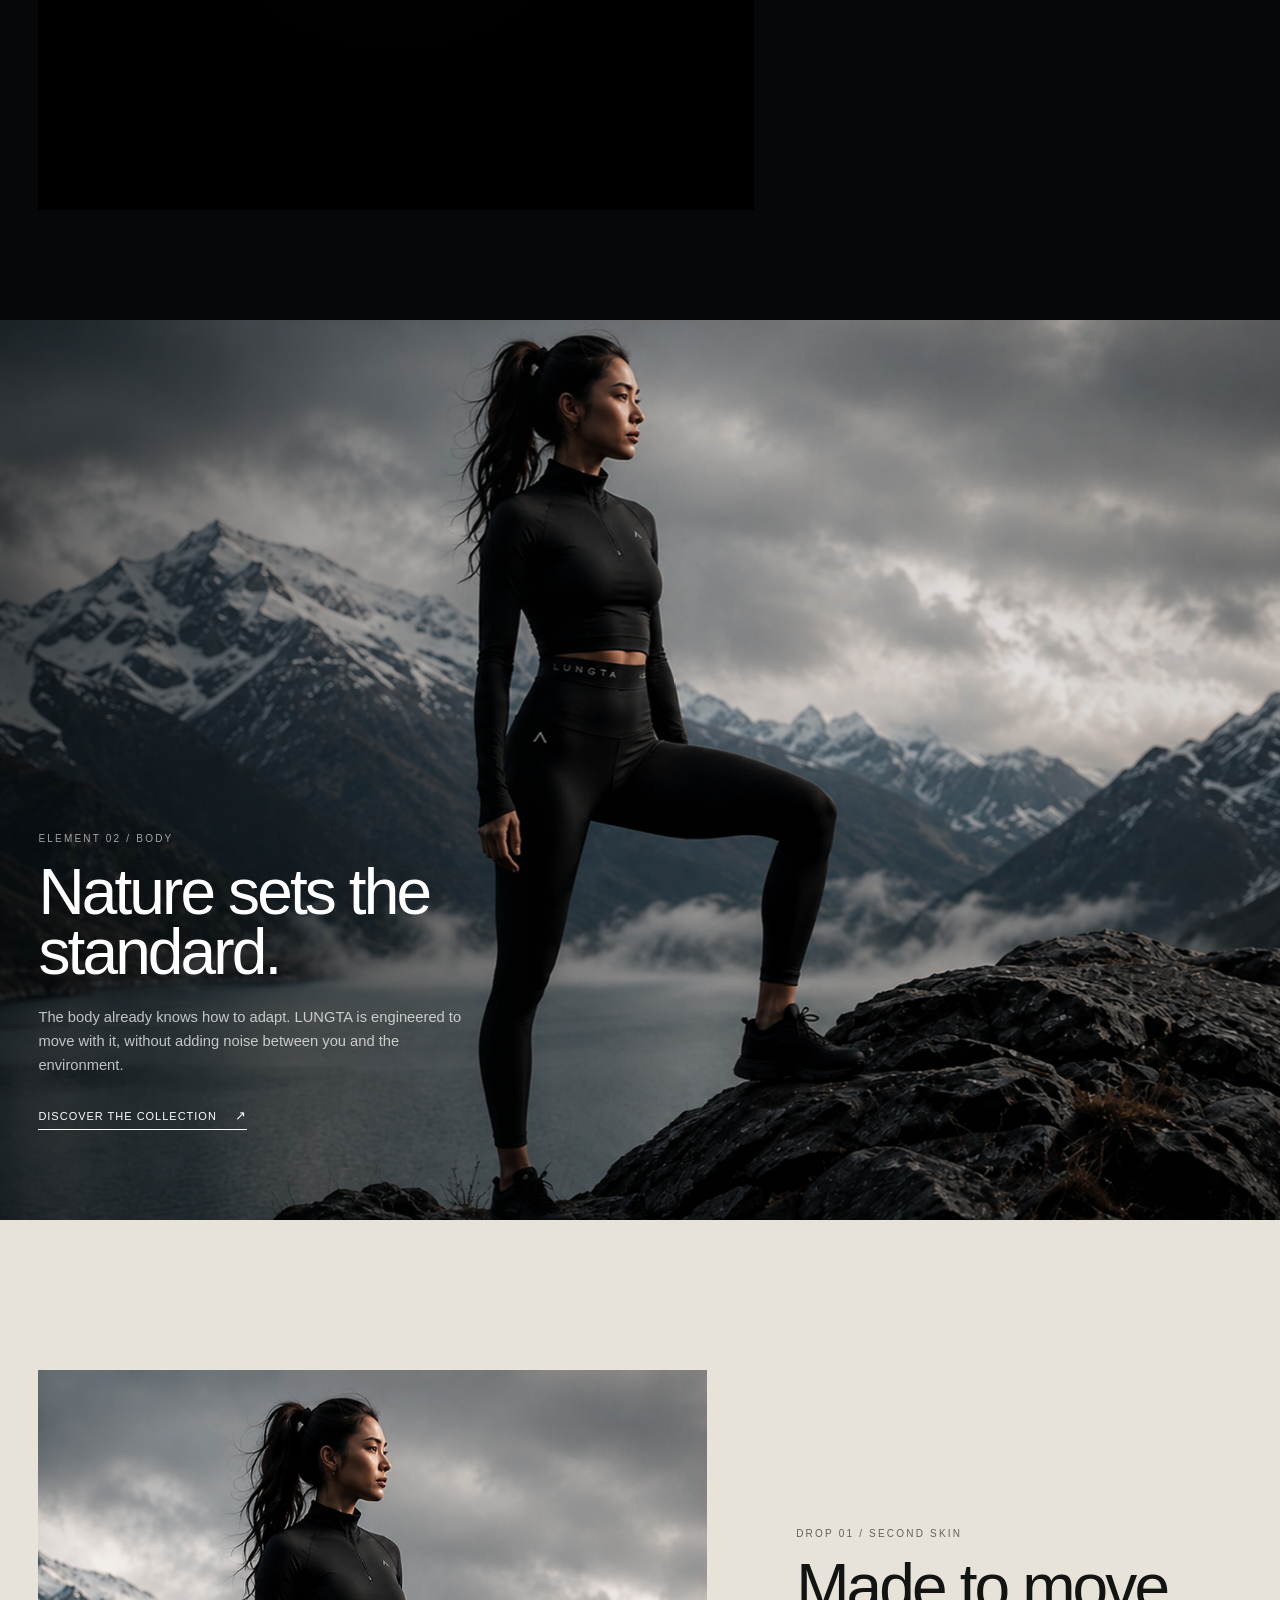
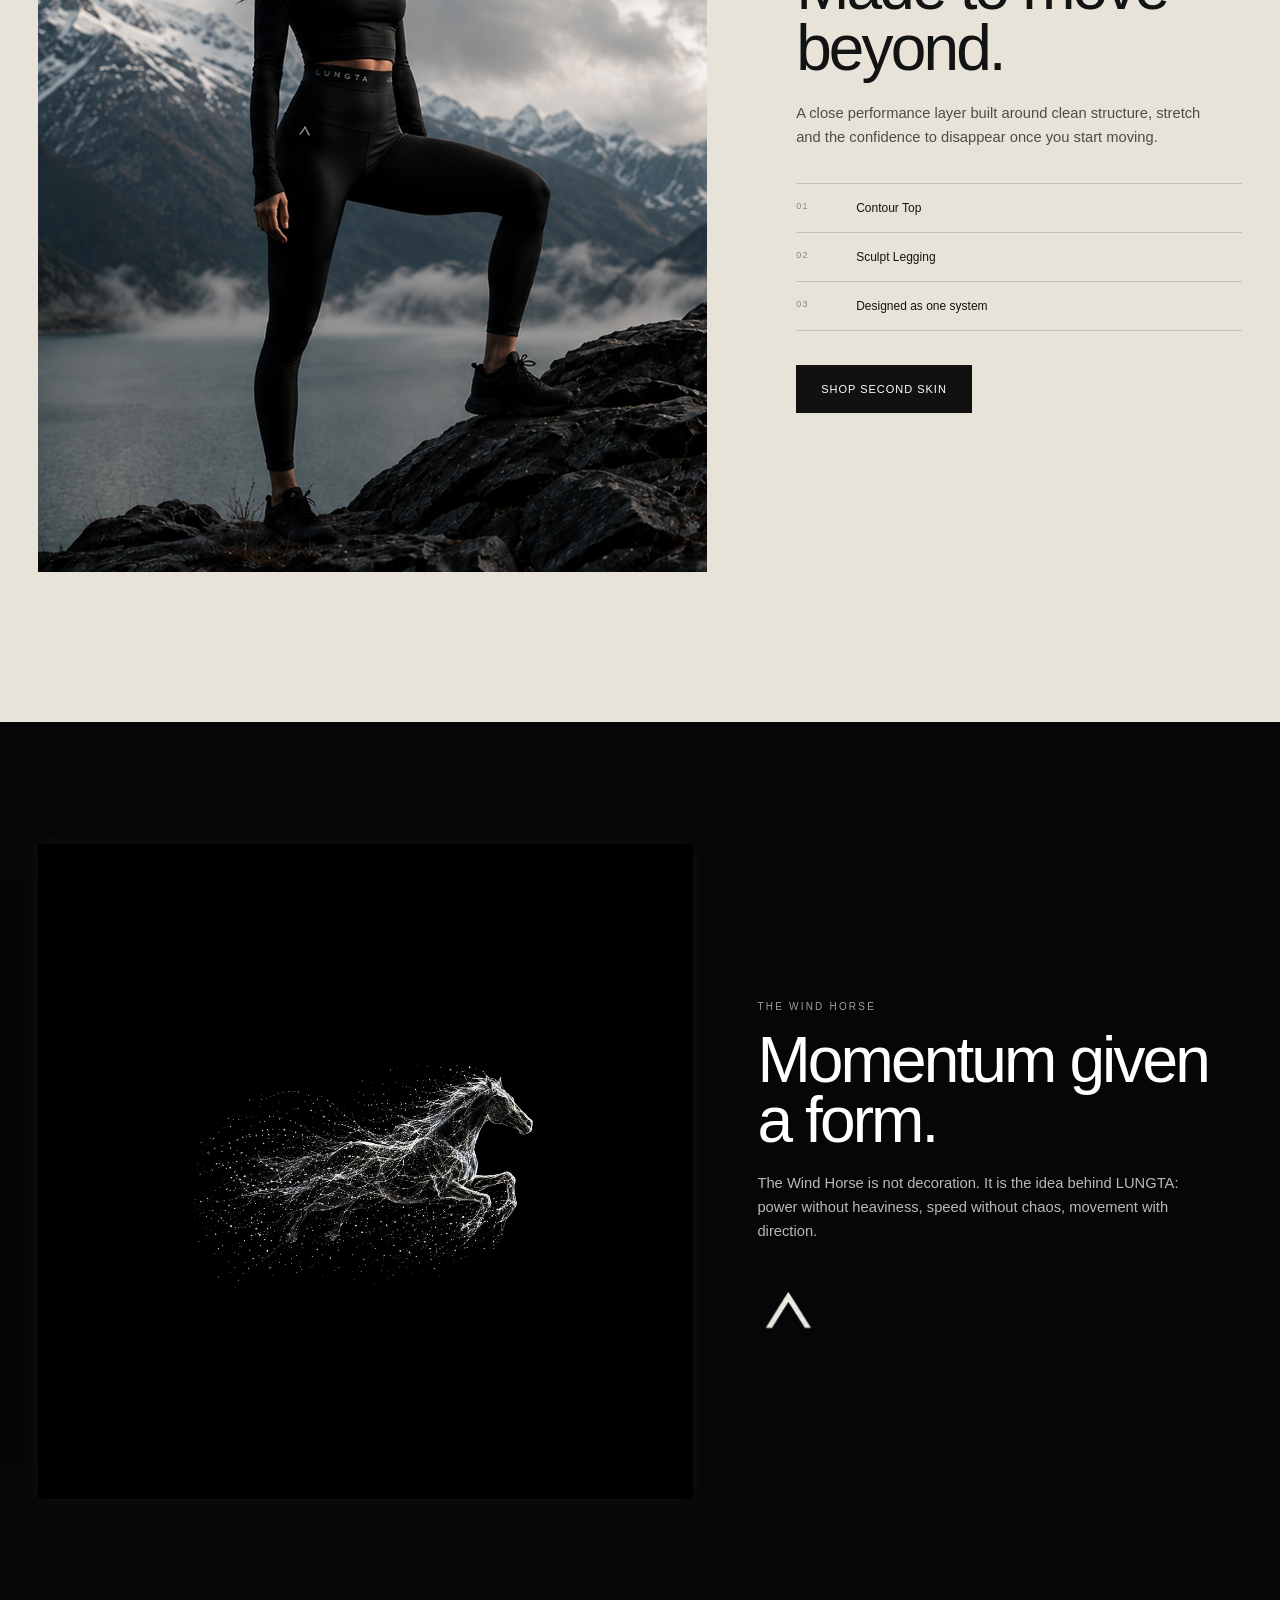
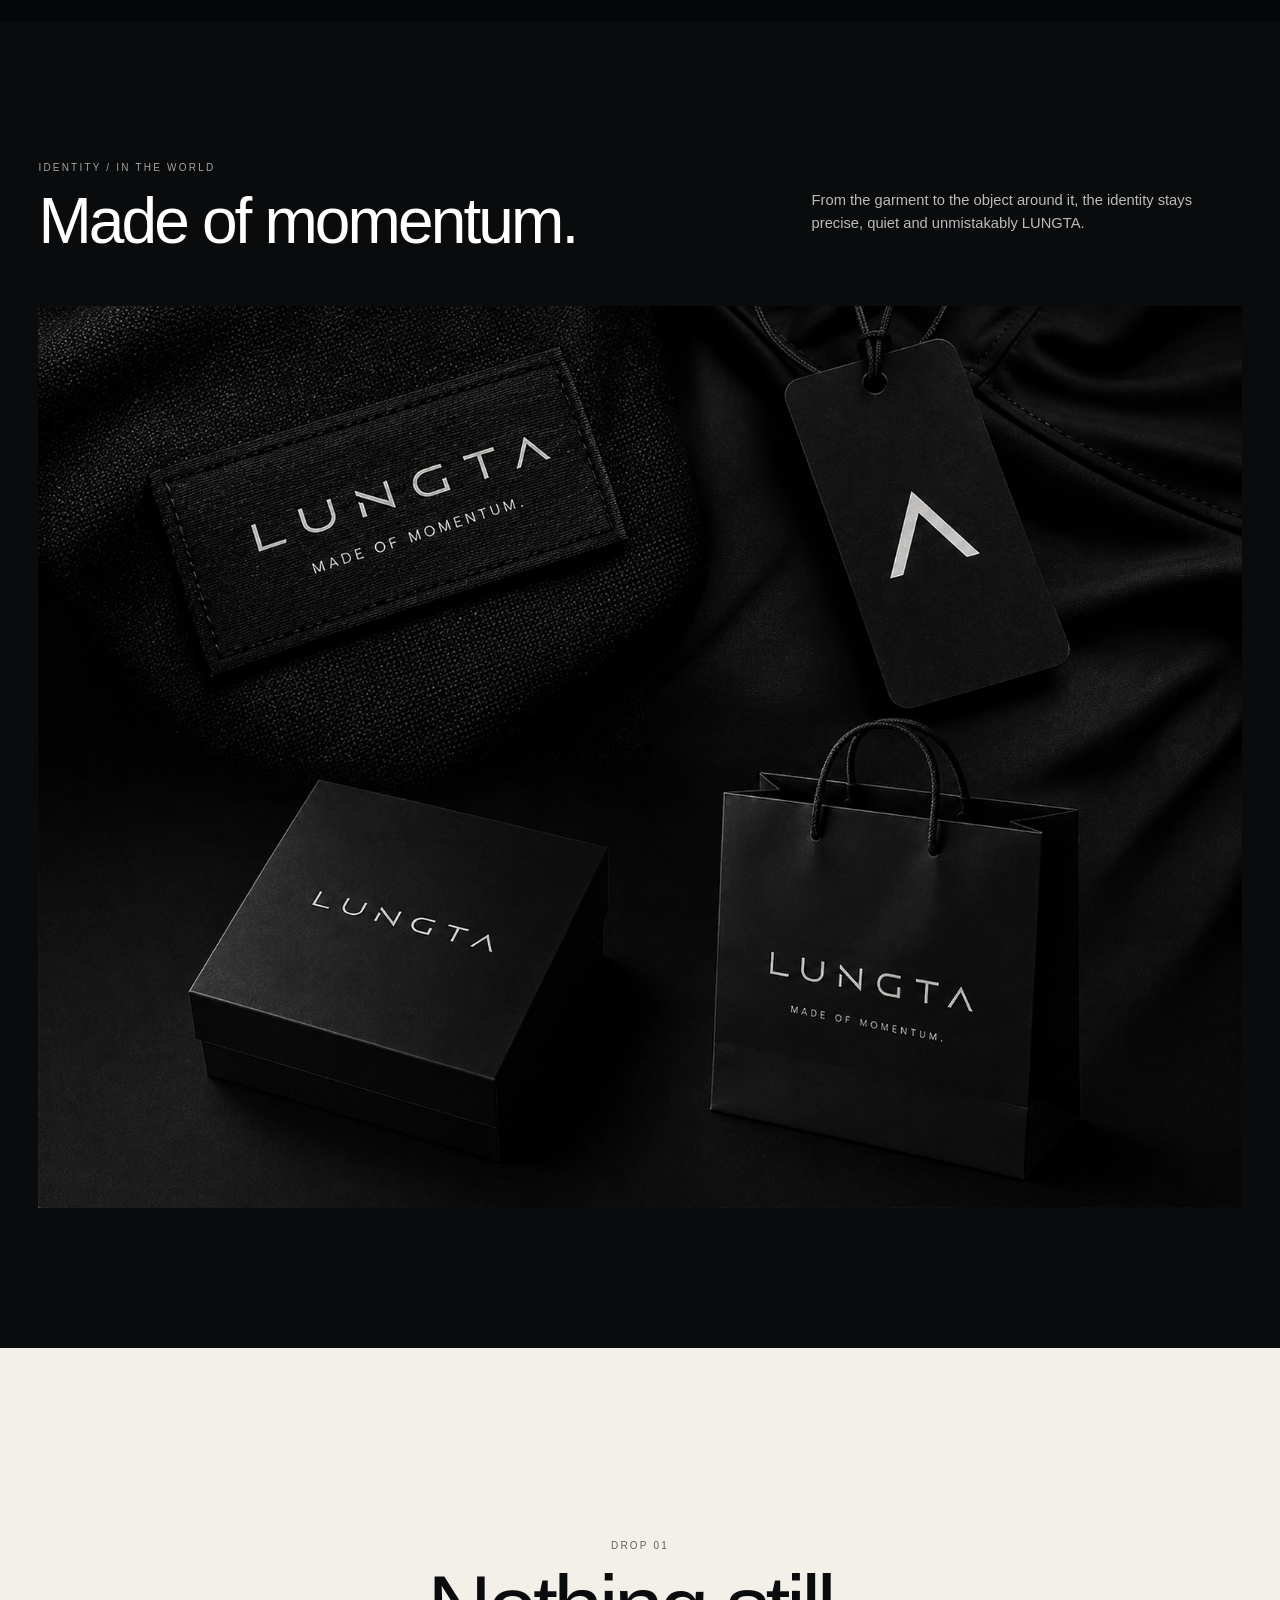
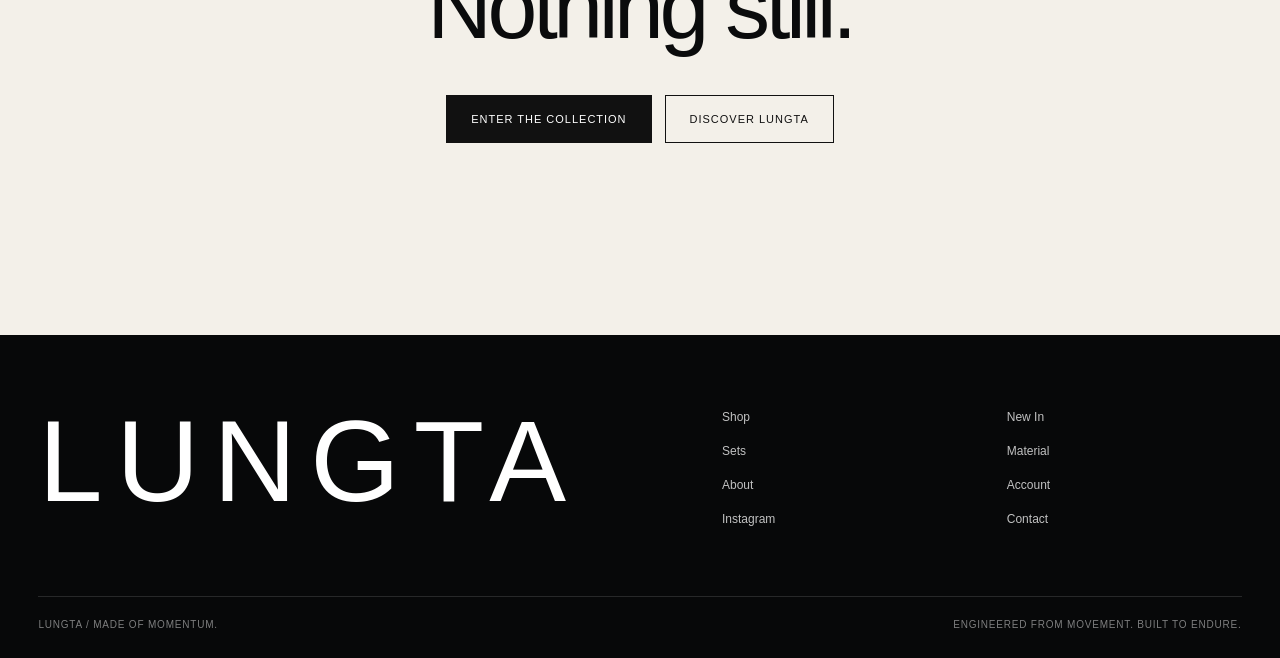
==== commit 9492348b: "Animate Wind Horse gallop" ====
--- a/index.html
+++ b/index.html
@@ -19,6 +19,25 @@
 .wind-interactive.is-hovering .wind-stage{filter:drop-shadow(0 32px 70px rgba(0,0,0,.44))}
 @media(max-width:760px){.wind-stage{width:112%;margin-left:-6%}.wind-object .wind-flow-img{transform:translateX(-3%) scale(1.88)}}
 @media(prefers-reduced-motion:reduce){.wind-stage{transform:none!important}.wind-object .wind-flow-img{filter:none;transform:translateX(-3%) scale(1.75)}}
+</style>
+
+<style id="lungta-wind-horse-animation">
+.horse-run{position:relative;width:100%;height:100%;display:grid;place-items:center;overflow:visible;isolation:isolate;--horse-speed:1.08s;--horse-drive:1}
+.horse-runner{position:relative;width:100%;height:100%;display:grid;place-items:center;transform-origin:58% 60%;animation:horseSurge 3.8s cubic-bezier(.37,0,.2,1) infinite;will-change:transform}
+.horse-runner>img{position:relative;z-index:3;width:100%;height:100%;object-fit:contain;animation:horseGallop var(--horse-speed) cubic-bezier(.45,.02,.31,1) infinite;transform-origin:61% 59%;will-change:transform,filter;filter:drop-shadow(0 0 10px rgba(255,255,255,.05))}
+.horse-ghost{position:absolute;inset:7% 5% 7% -8%;z-index:1;background:url('assets/img/wind-horse-mark.webp') center/contain no-repeat;opacity:.055;filter:blur(4px);transform:translateX(-3%);animation:horseWake 1.6s ease-out infinite;pointer-events:none}
+.horse-ghost.two{inset:7% 5% 7% -13%;opacity:.03;filter:blur(9px);animation-delay:-.72s;animation-duration:2.05s}
+.horse-dust{position:absolute;z-index:2;left:7%;top:29%;width:52%;height:46%;pointer-events:none;opacity:.52;filter:blur(.25px);background:radial-gradient(circle at 76% 42%,rgba(255,255,255,.85) 0 1px,transparent 1.5px),radial-gradient(circle at 48% 58%,rgba(255,255,255,.58) 0 1px,transparent 1.7px),radial-gradient(circle at 27% 36%,rgba(255,255,255,.42) 0 1px,transparent 1.6px),radial-gradient(circle at 58% 22%,rgba(255,255,255,.35) 0 1px,transparent 1.4px),linear-gradient(90deg,transparent,rgba(255,255,255,.08) 72%,transparent);background-size:61px 43px,73px 57px,89px 62px,97px 71px,100% 100%;animation:horseParticles 1.05s linear infinite}
+.horse-visual:hover .horse-run{--horse-speed:.72s}
+.horse-visual:hover .horse-runner{animation-duration:2.45s;transform:translateX(10px) scale(1.012)}
+.horse-visual:hover .horse-runner>img{filter:drop-shadow(0 0 18px rgba(255,255,255,.10))}
+.horse-visual:hover .horse-dust{opacity:.78;animation-duration:.68s}
+@keyframes horseGallop{0%,100%{transform:translate3d(-1px,1px,0) rotate(-.25deg) scaleX(1) scaleY(1)}18%{transform:translate3d(5px,-7px,0) rotate(.5deg) scaleX(1.012) scaleY(.993)}38%{transform:translate3d(10px,-2px,0) rotate(.1deg) scaleX(1.022) scaleY(.985)}56%{transform:translate3d(3px,6px,0) rotate(-.55deg) scaleX(.994) scaleY(1.009)}74%{transform:translate3d(-3px,-5px,0) rotate(.35deg) scaleX(1.01) scaleY(.994)}}
+@keyframes horseSurge{0%,100%{transform:translateX(-1.4%) scale(1)}48%{transform:translateX(1.1%) scale(1.006)}60%{transform:translateX(1.5%) scale(1.008)}}
+@keyframes horseWake{0%{opacity:0;transform:translateX(3%) scale(1.002)}22%{opacity:.055}100%{opacity:0;transform:translateX(-9%) scale(.985)}}
+@keyframes horseParticles{from{background-position:0 0,0 0,0 0,0 0,0 0}to{background-position:-61px 0,-73px 0,-89px 0,-97px 0,-120px 0}}
+@media(max-width:760px){.horse-run{--horse-speed:1.18s}.horse-ghost{opacity:.04}.horse-dust{opacity:.34}}
+@media(prefers-reduced-motion:reduce){.horse-runner,.horse-runner>img,.horse-ghost,.horse-dust{animation:none!important}.horse-visual:hover .horse-runner{transform:none}}
 </style>
 </head>
 <body class="home" data-header="light">
@@ -117,8 +136,15 @@
 
   <section class="section horse-section" data-header-theme="light">
     <div class="horse-layout">
-      <div class="horse-visual" data-reveal>
-        <img src="assets/img/wind-horse-mark.webp" alt="LUNGTA Wind Horse">
+      <div class="horse-visual" data-reveal data-horse-run>
+        <div class="horse-run">
+          <div class="horse-runner">
+            <span class="horse-ghost one" aria-hidden="true"></span>
+            <span class="horse-ghost two" aria-hidden="true"></span>
+            <span class="horse-dust" aria-hidden="true"></span>
+            <img src="assets/img/wind-horse-mark.webp" alt="LUNGTA Wind Horse">
+          </div>
+        </div>
       </div>
       <div class="horse-copy" data-reveal>
         <p class="eyebrow">The Wind Horse</p>
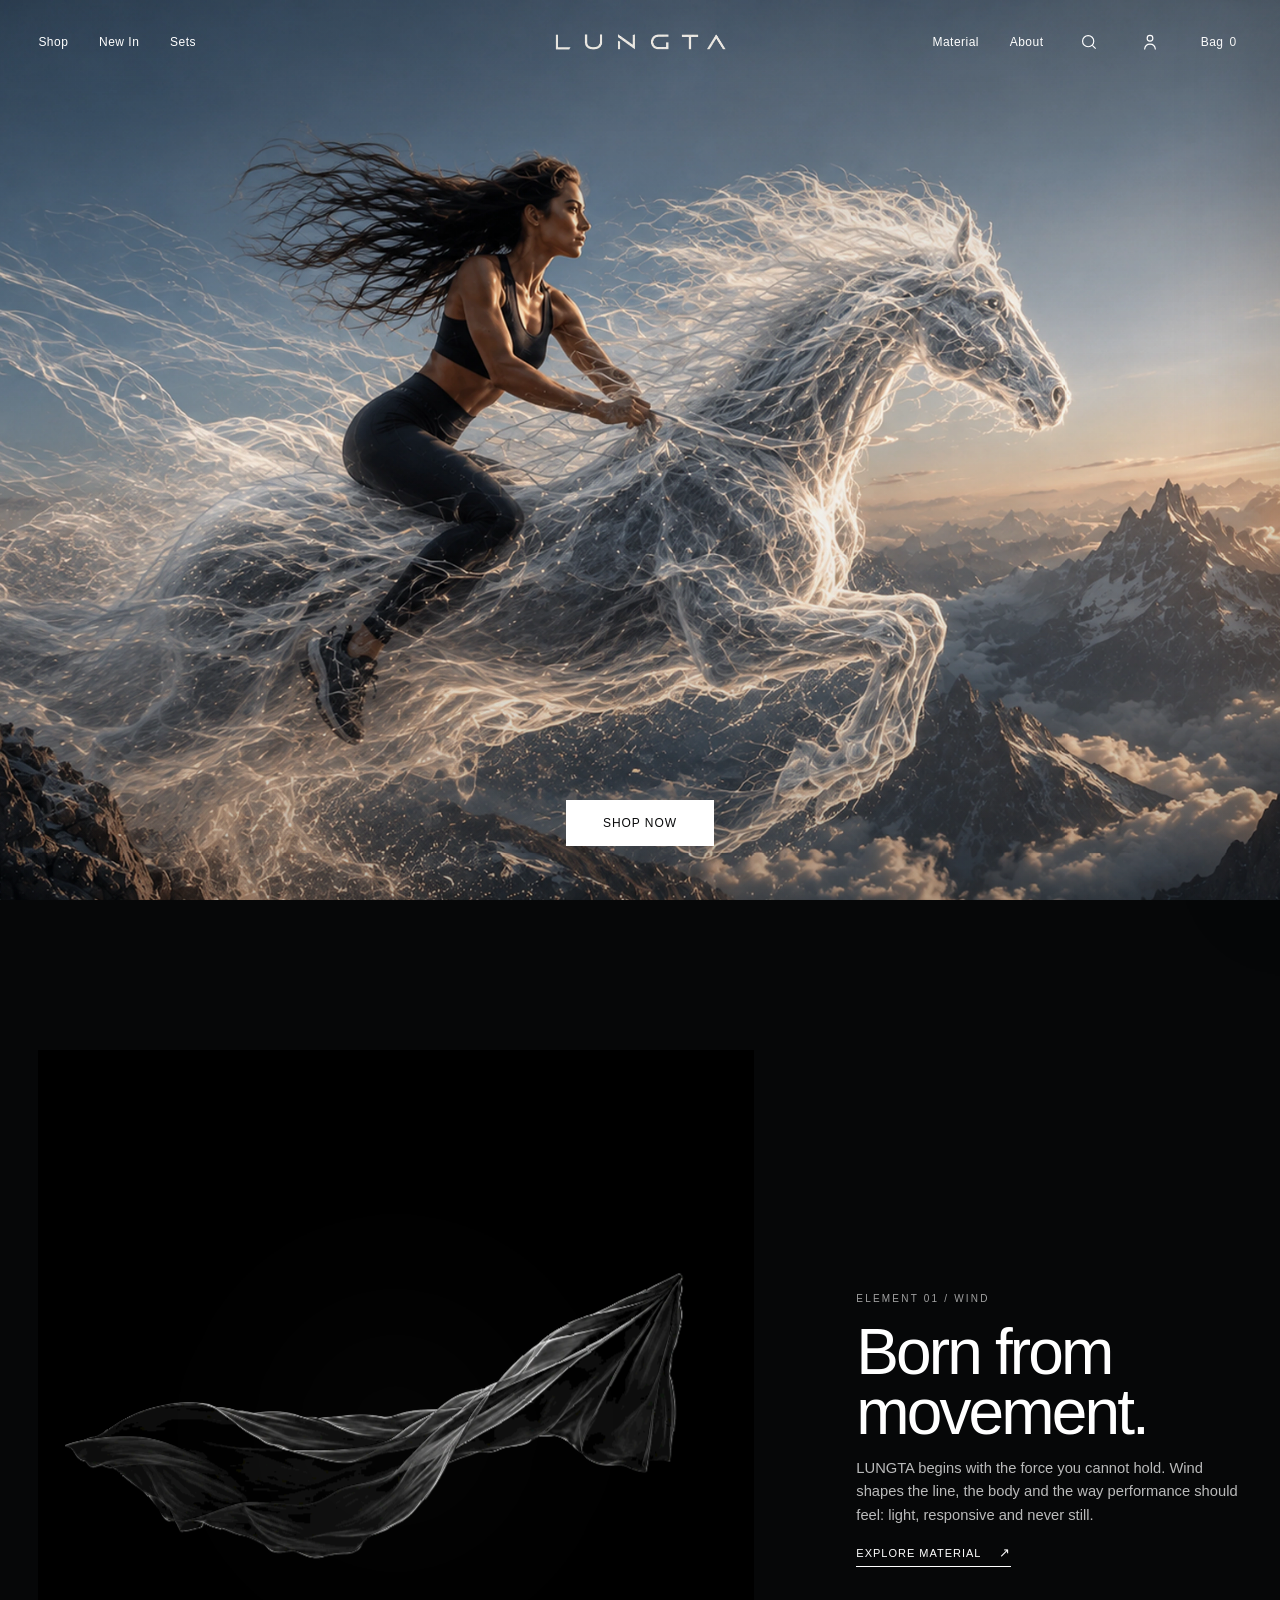
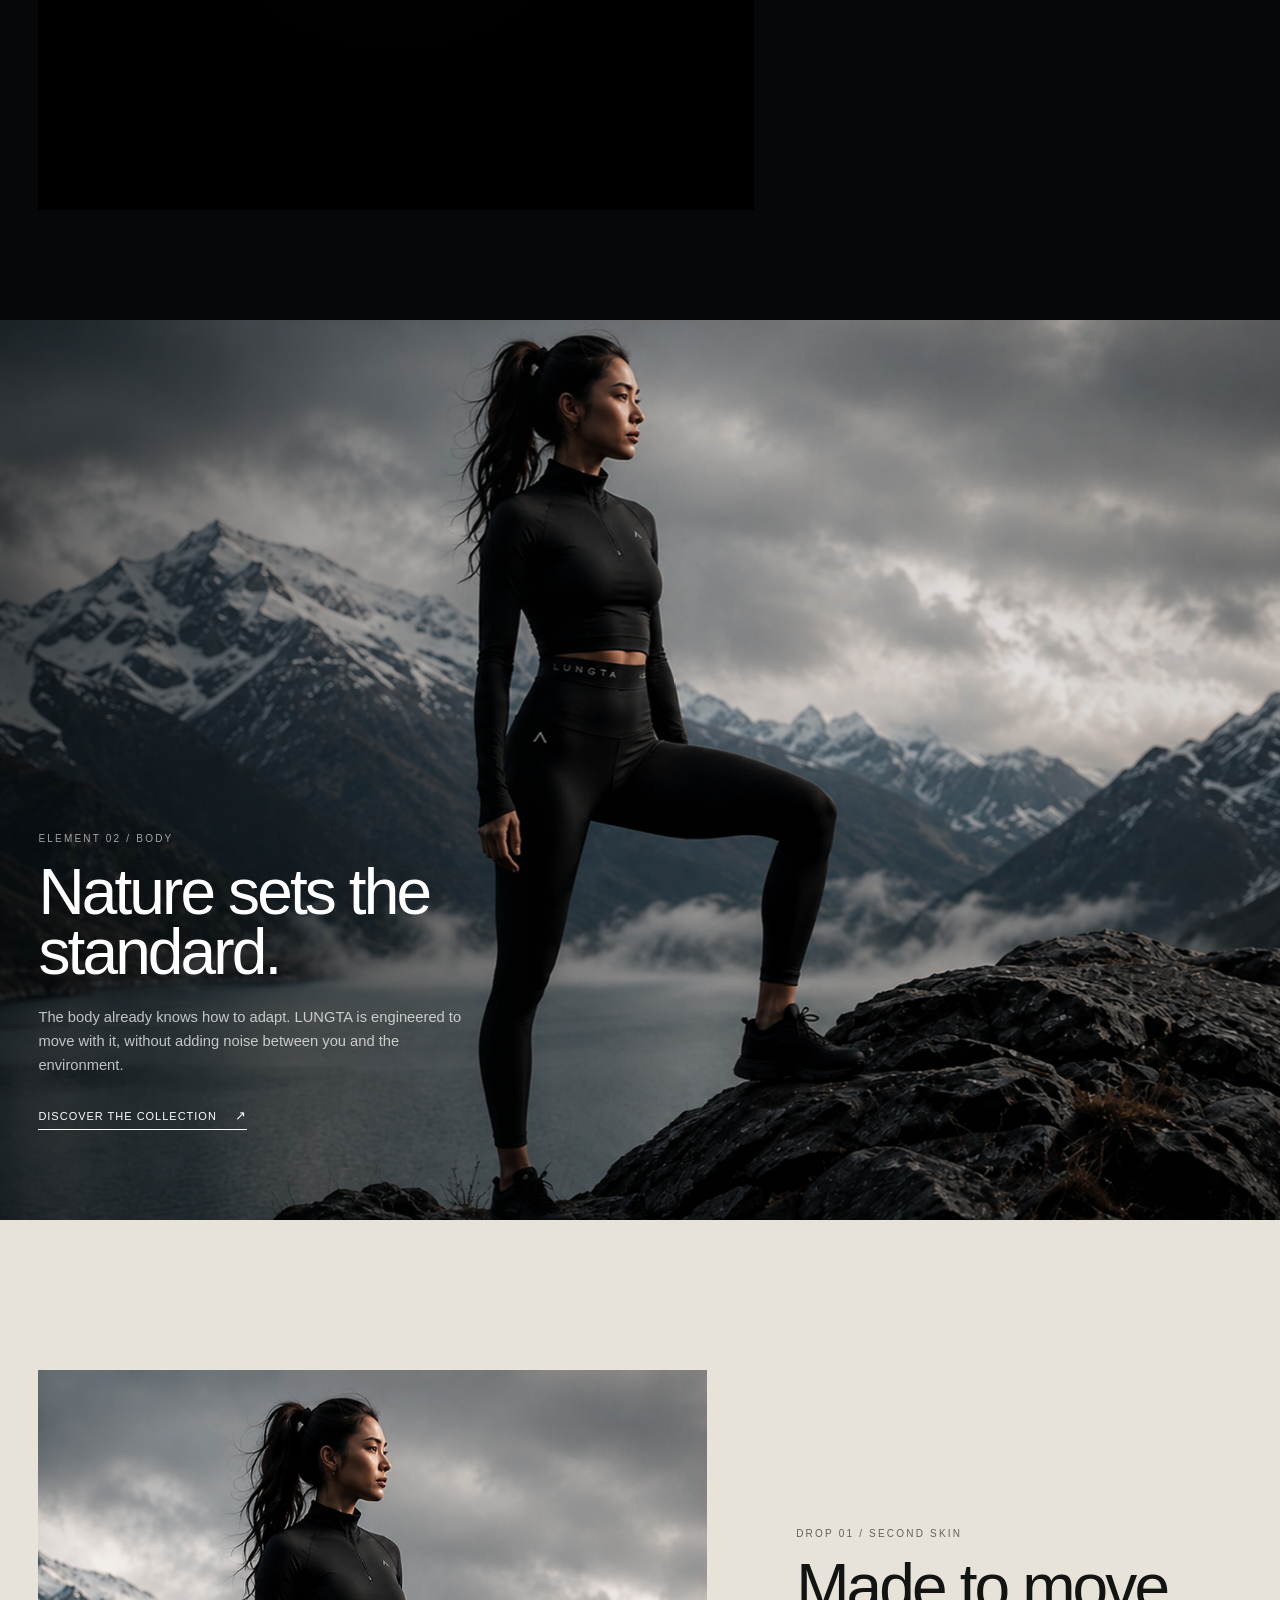
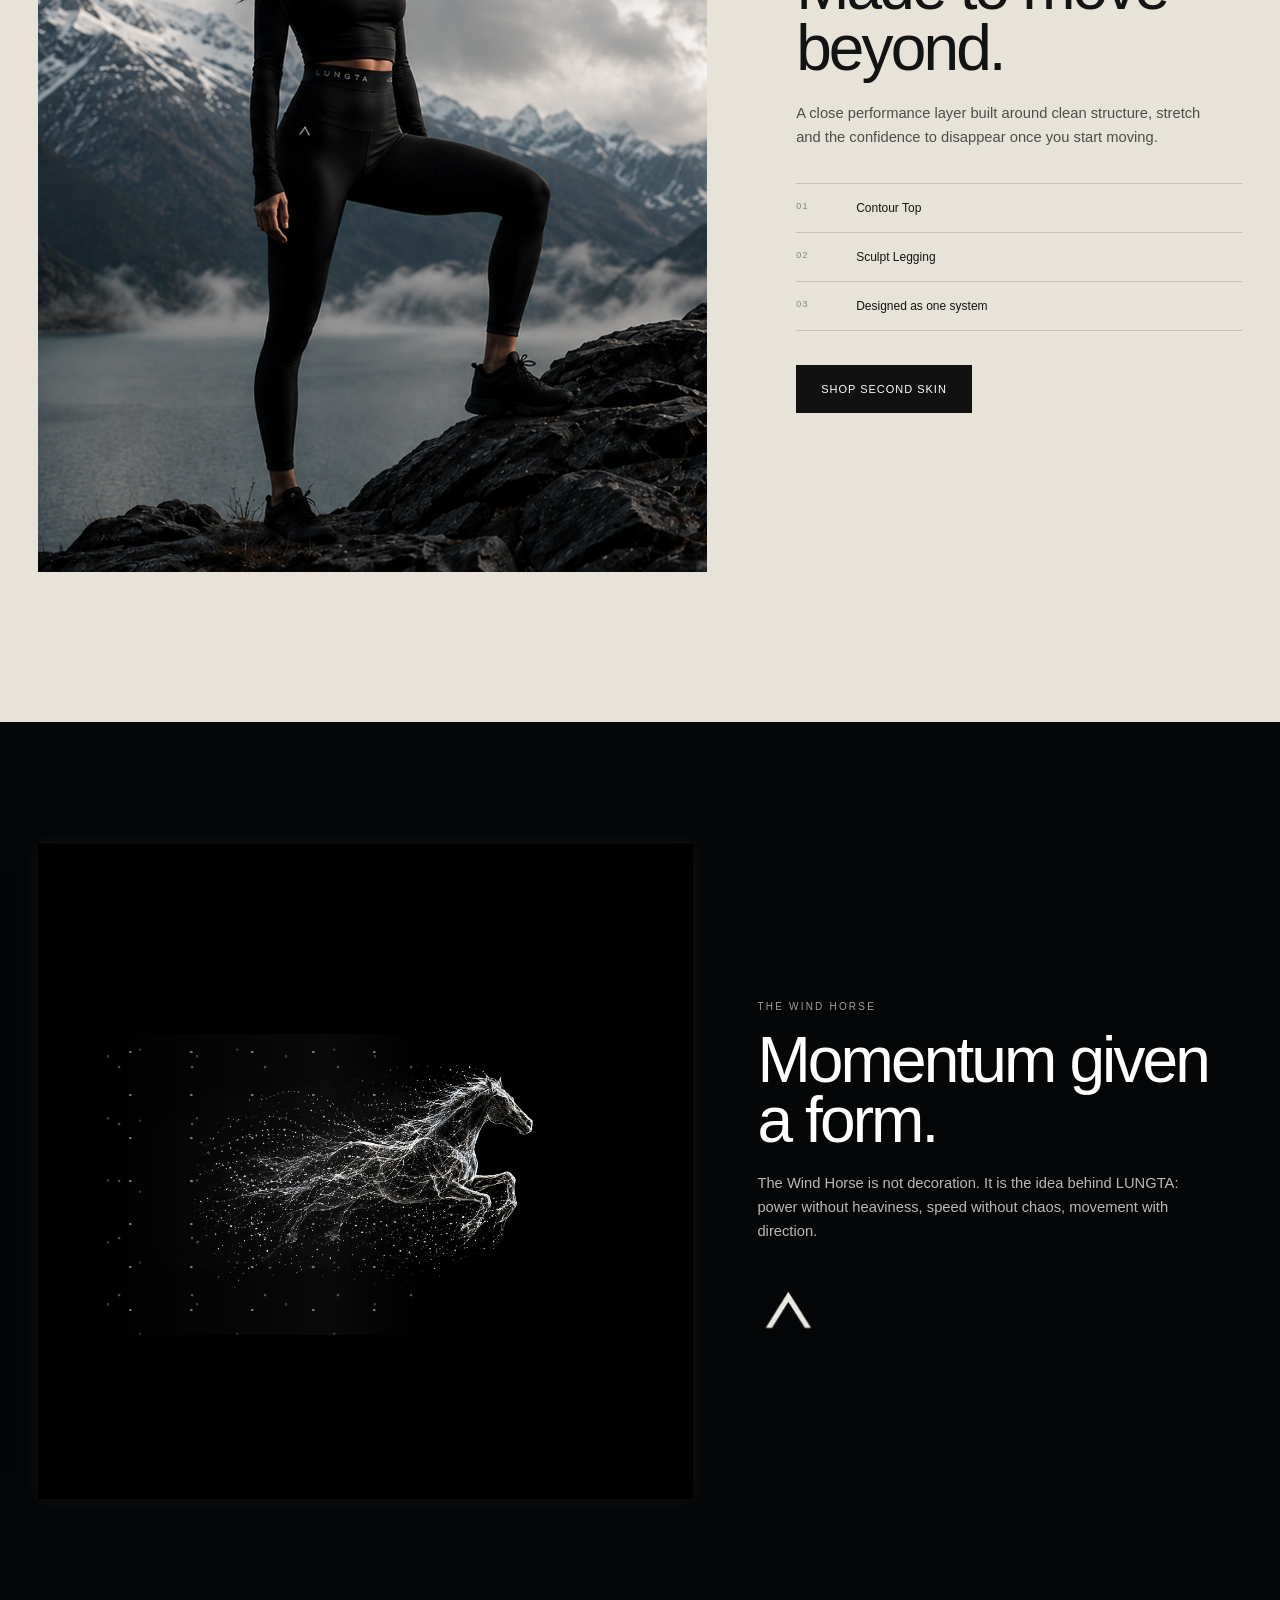
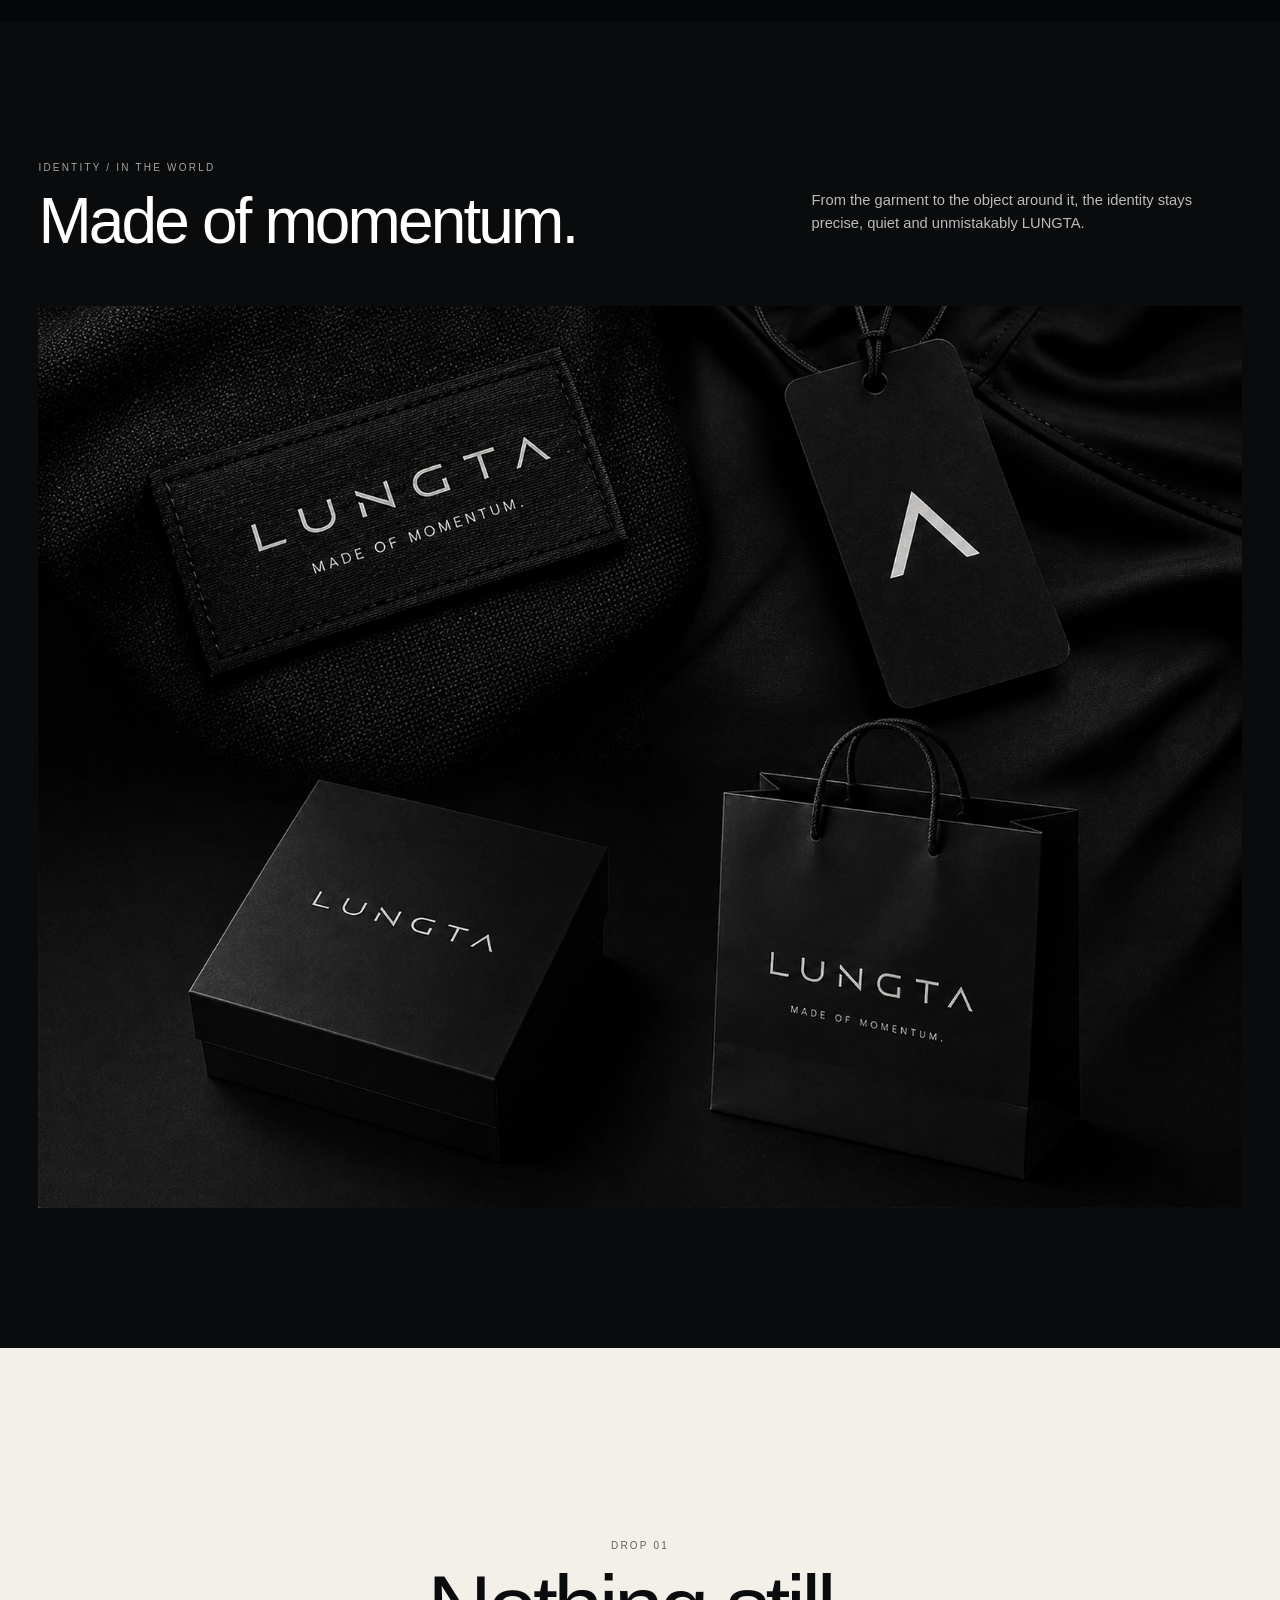
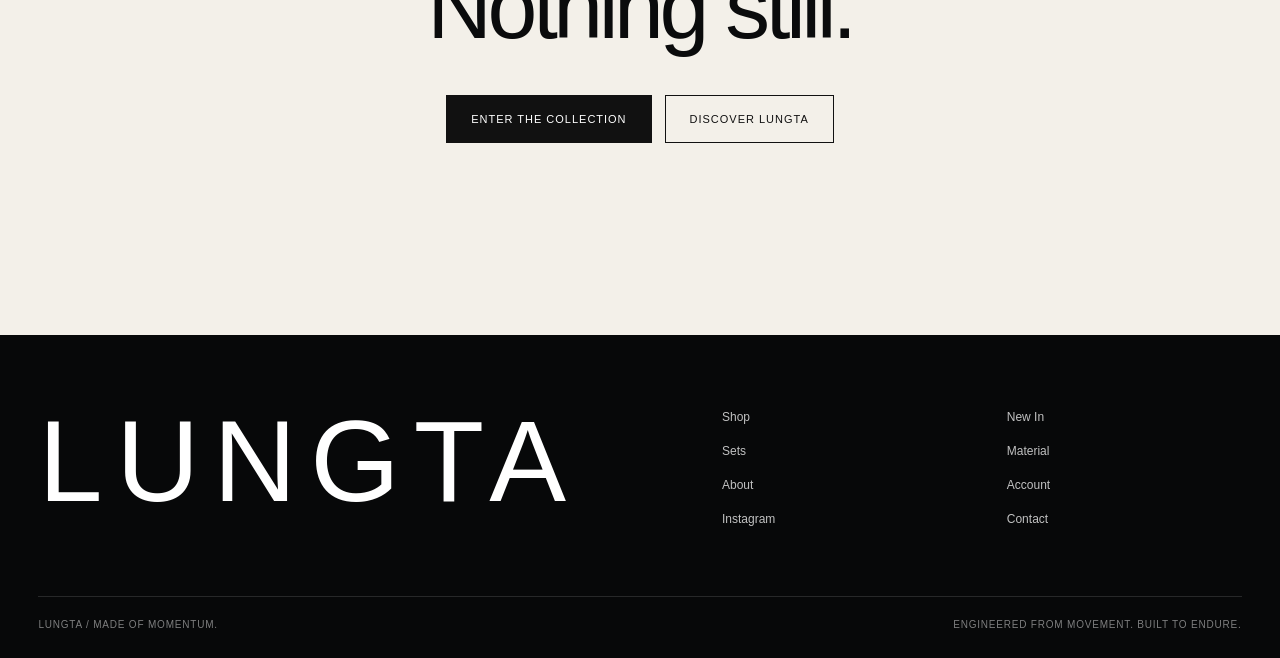
==== commit ac862560: "Remove baked black canvas from Wind Horse render" ====
--- a/index.html
+++ b/index.html
@@ -24,8 +24,8 @@
 <style id="lungta-wind-horse-animation">
 .horse-run{position:relative;width:100%;height:100%;display:grid;place-items:center;overflow:visible;isolation:isolate;--horse-speed:1.08s;--horse-drive:1}
 .horse-runner{position:relative;width:100%;height:100%;display:grid;place-items:center;transform-origin:58% 60%;animation:horseSurge 3.8s cubic-bezier(.37,0,.2,1) infinite;will-change:transform}
-.horse-runner>img{position:relative;z-index:3;width:100%;height:100%;object-fit:contain;animation:horseGallop var(--horse-speed) cubic-bezier(.45,.02,.31,1) infinite;transform-origin:61% 59%;will-change:transform,filter;filter:drop-shadow(0 0 10px rgba(255,255,255,.05))}
-.horse-ghost{position:absolute;inset:7% 5% 7% -8%;z-index:1;background:url('assets/img/wind-horse-mark.webp') center/contain no-repeat;opacity:.055;filter:blur(4px);transform:translateX(-3%);animation:horseWake 1.6s ease-out infinite;pointer-events:none}
+.horse-runner>img{position:relative;mix-blend-mode:screen;z-index:3;width:100%;height:100%;object-fit:contain;animation:horseGallop var(--horse-speed) cubic-bezier(.45,.02,.31,1) infinite;transform-origin:61% 59%;will-change:transform,filter;filter:drop-shadow(0 0 10px rgba(255,255,255,.05))}
+.horse-ghost{position:absolute;mix-blend-mode:screen;inset:7% 5% 7% -8%;z-index:1;background:url('assets/img/wind-horse-mark.webp') center/contain no-repeat;opacity:.055;filter:blur(4px);transform:translateX(-3%);animation:horseWake 1.6s ease-out infinite;pointer-events:none}
 .horse-ghost.two{inset:7% 5% 7% -13%;opacity:.03;filter:blur(9px);animation-delay:-.72s;animation-duration:2.05s}
 .horse-dust{position:absolute;z-index:2;left:7%;top:29%;width:52%;height:46%;pointer-events:none;opacity:.52;filter:blur(.25px);background:radial-gradient(circle at 76% 42%,rgba(255,255,255,.85) 0 1px,transparent 1.5px),radial-gradient(circle at 48% 58%,rgba(255,255,255,.58) 0 1px,transparent 1.7px),radial-gradient(circle at 27% 36%,rgba(255,255,255,.42) 0 1px,transparent 1.6px),radial-gradient(circle at 58% 22%,rgba(255,255,255,.35) 0 1px,transparent 1.4px),linear-gradient(90deg,transparent,rgba(255,255,255,.08) 72%,transparent);background-size:61px 43px,73px 57px,89px 62px,97px 71px,100% 100%;animation:horseParticles 1.05s linear infinite}
 .horse-visual:hover .horse-run{--horse-speed:.72s}
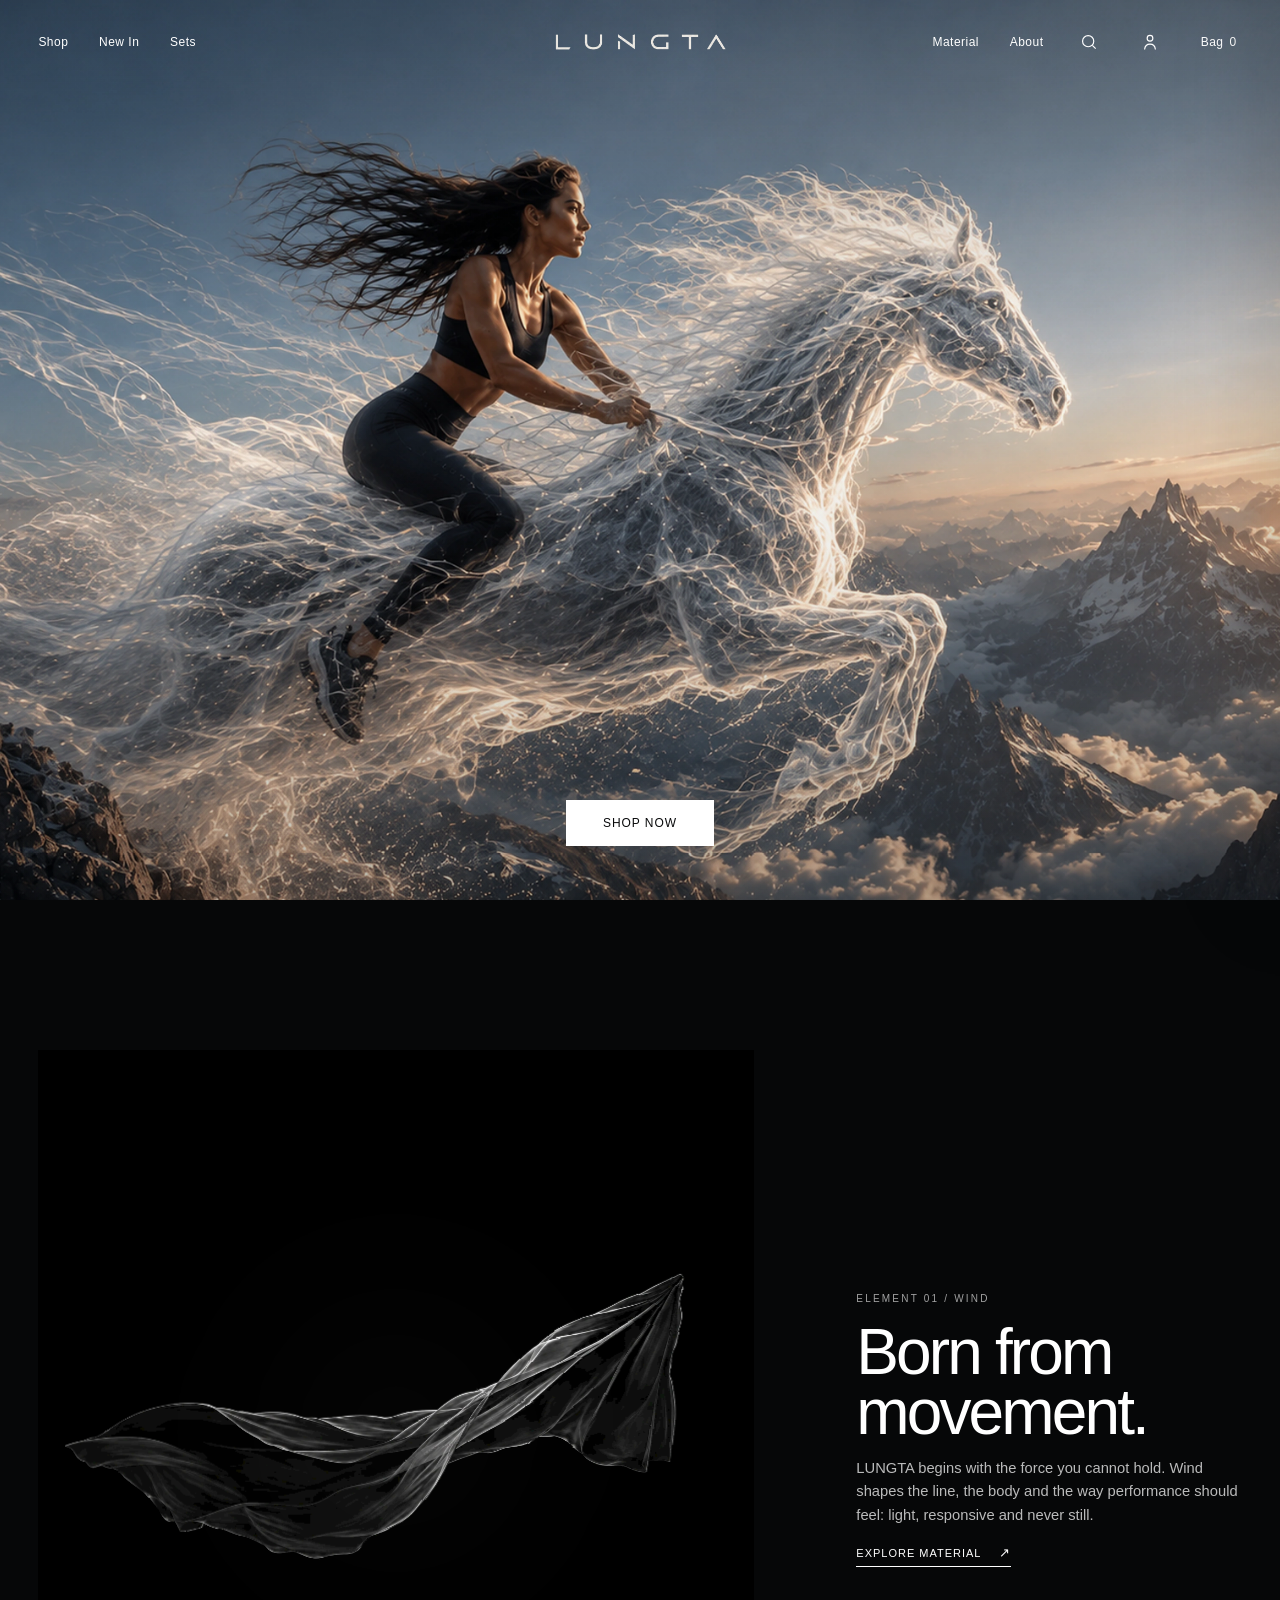
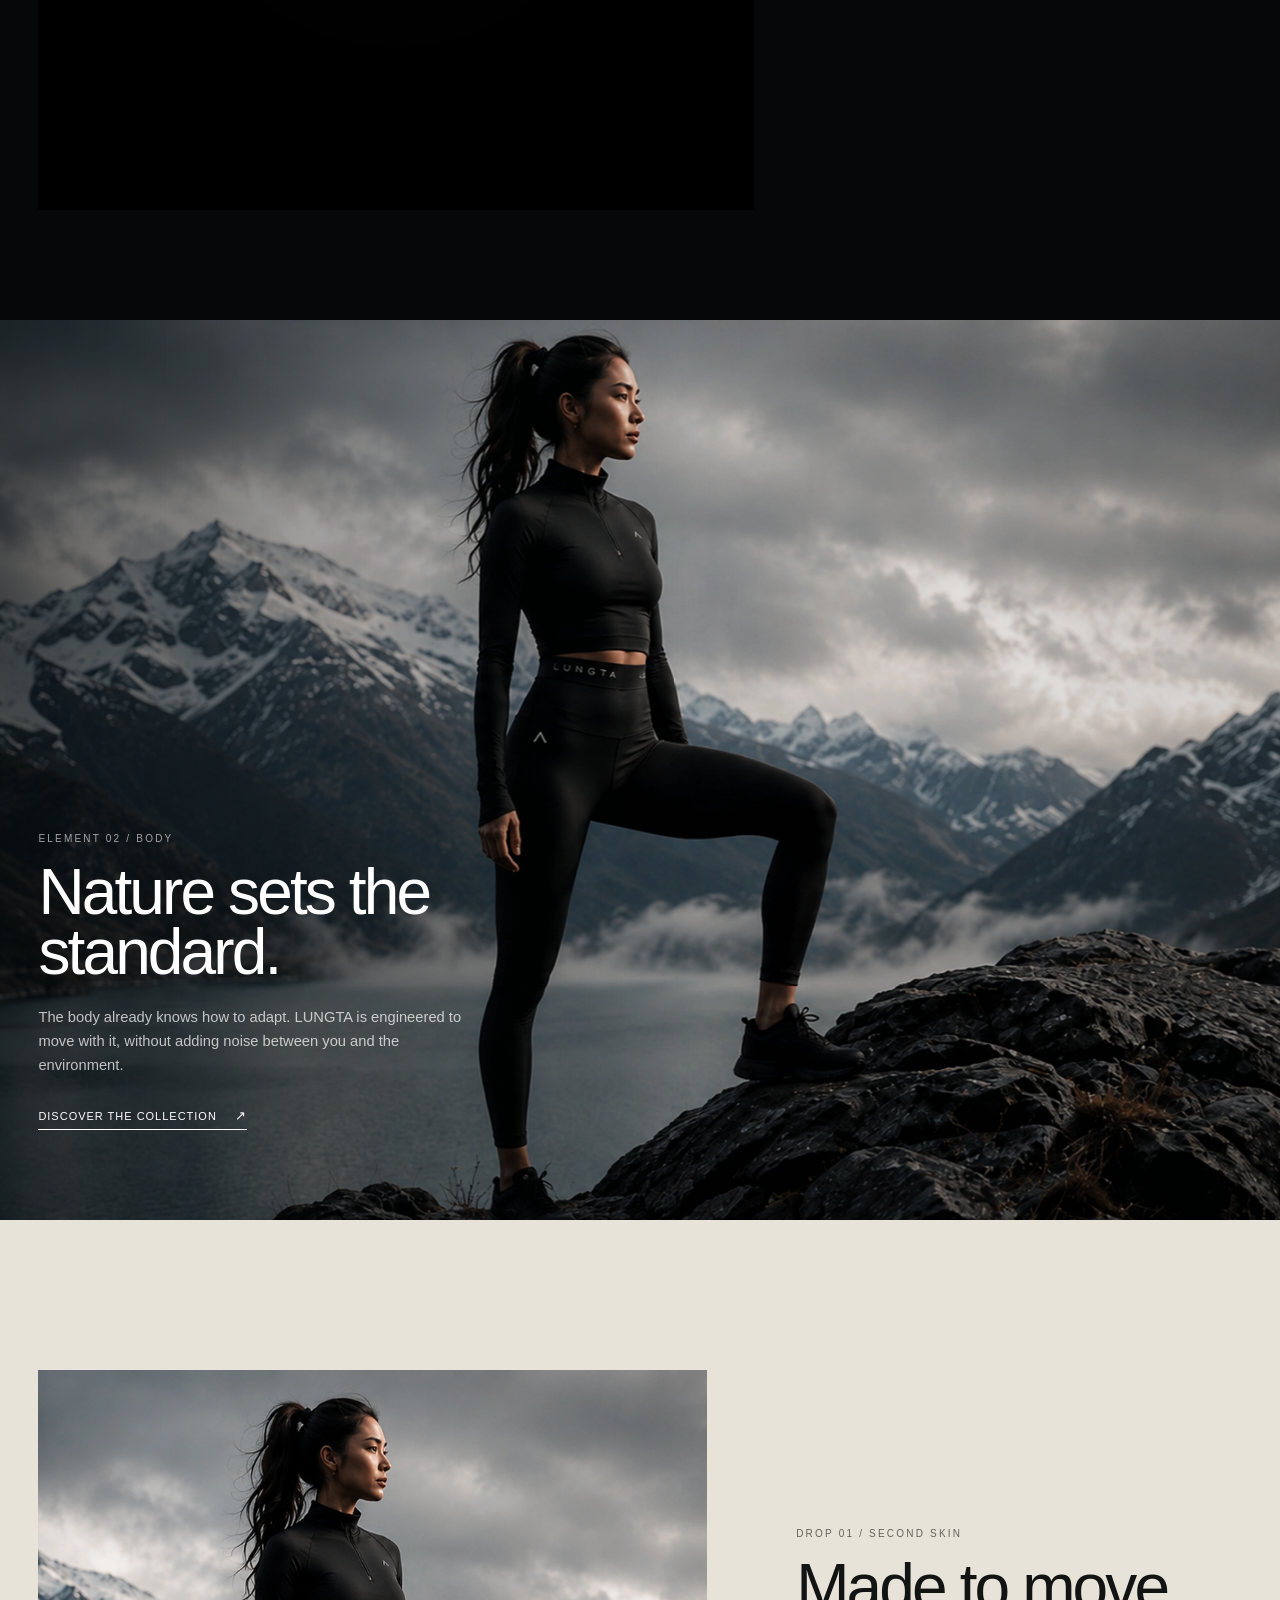
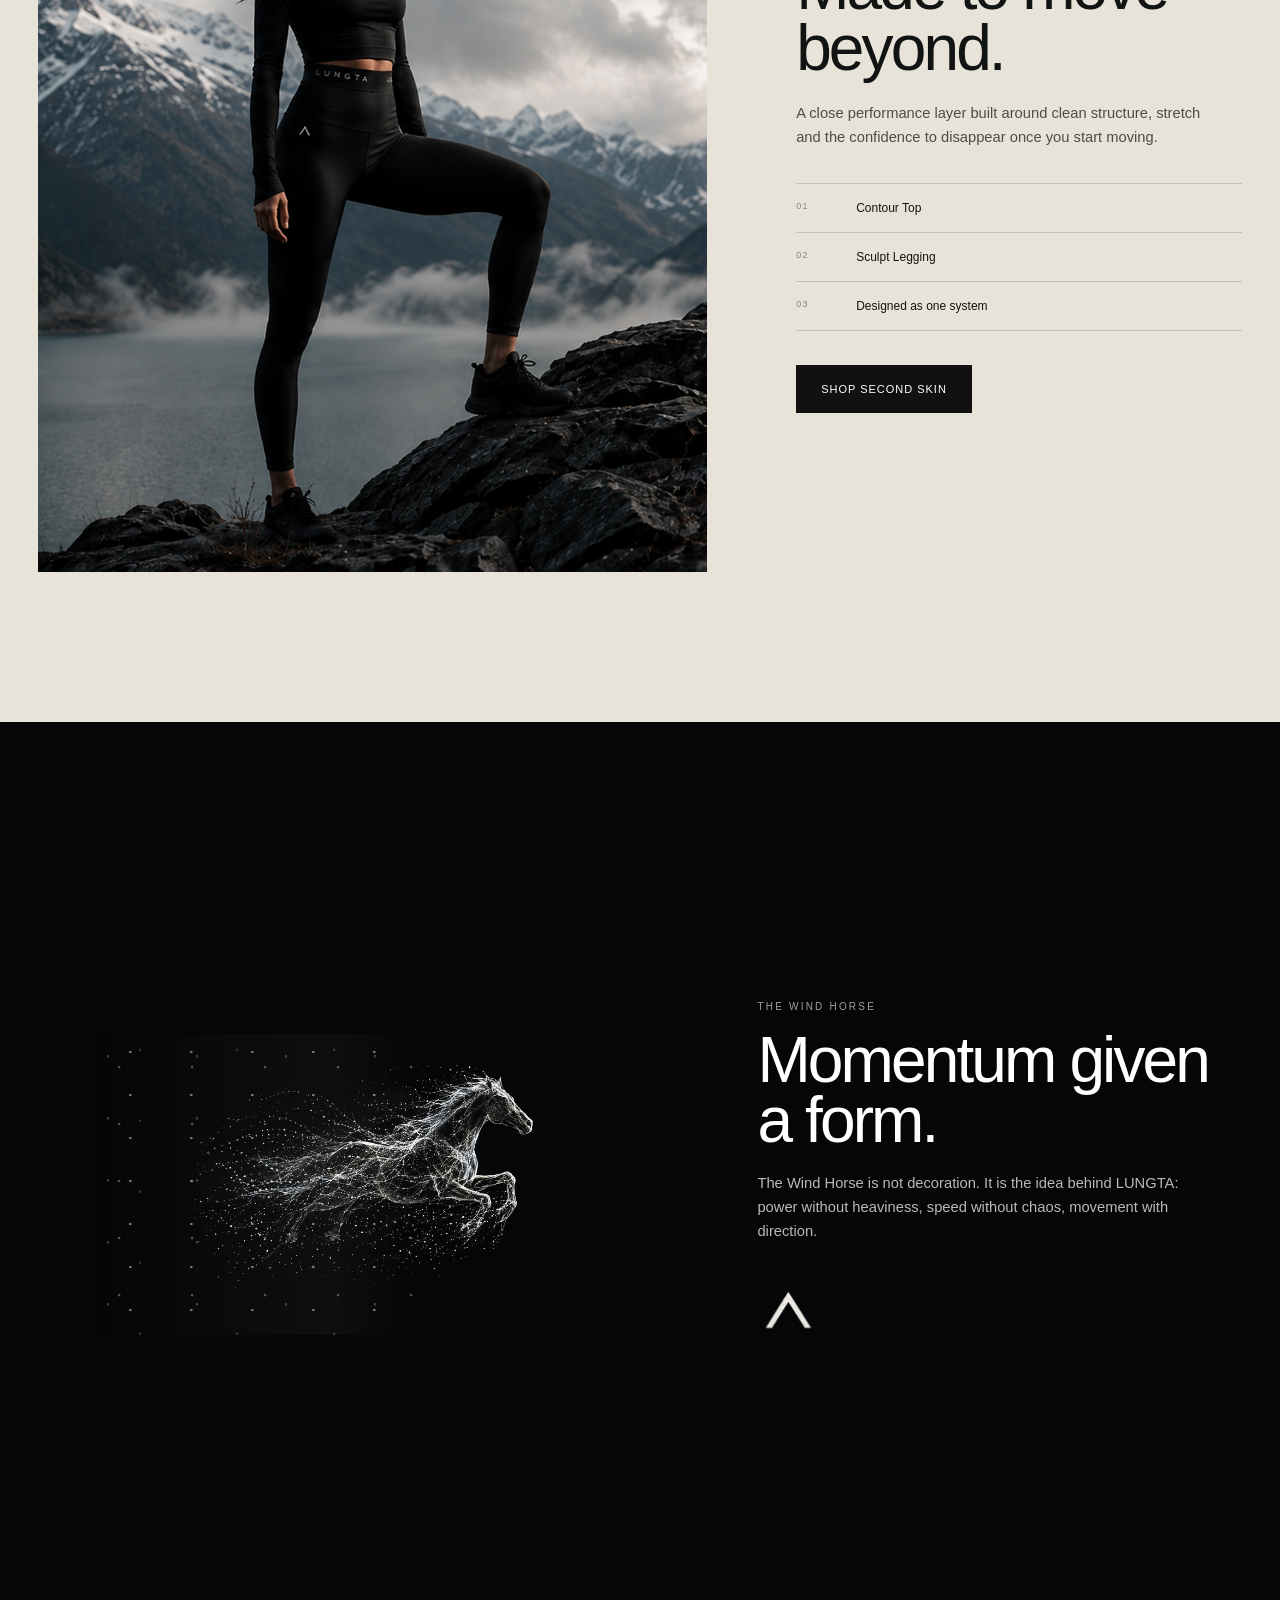
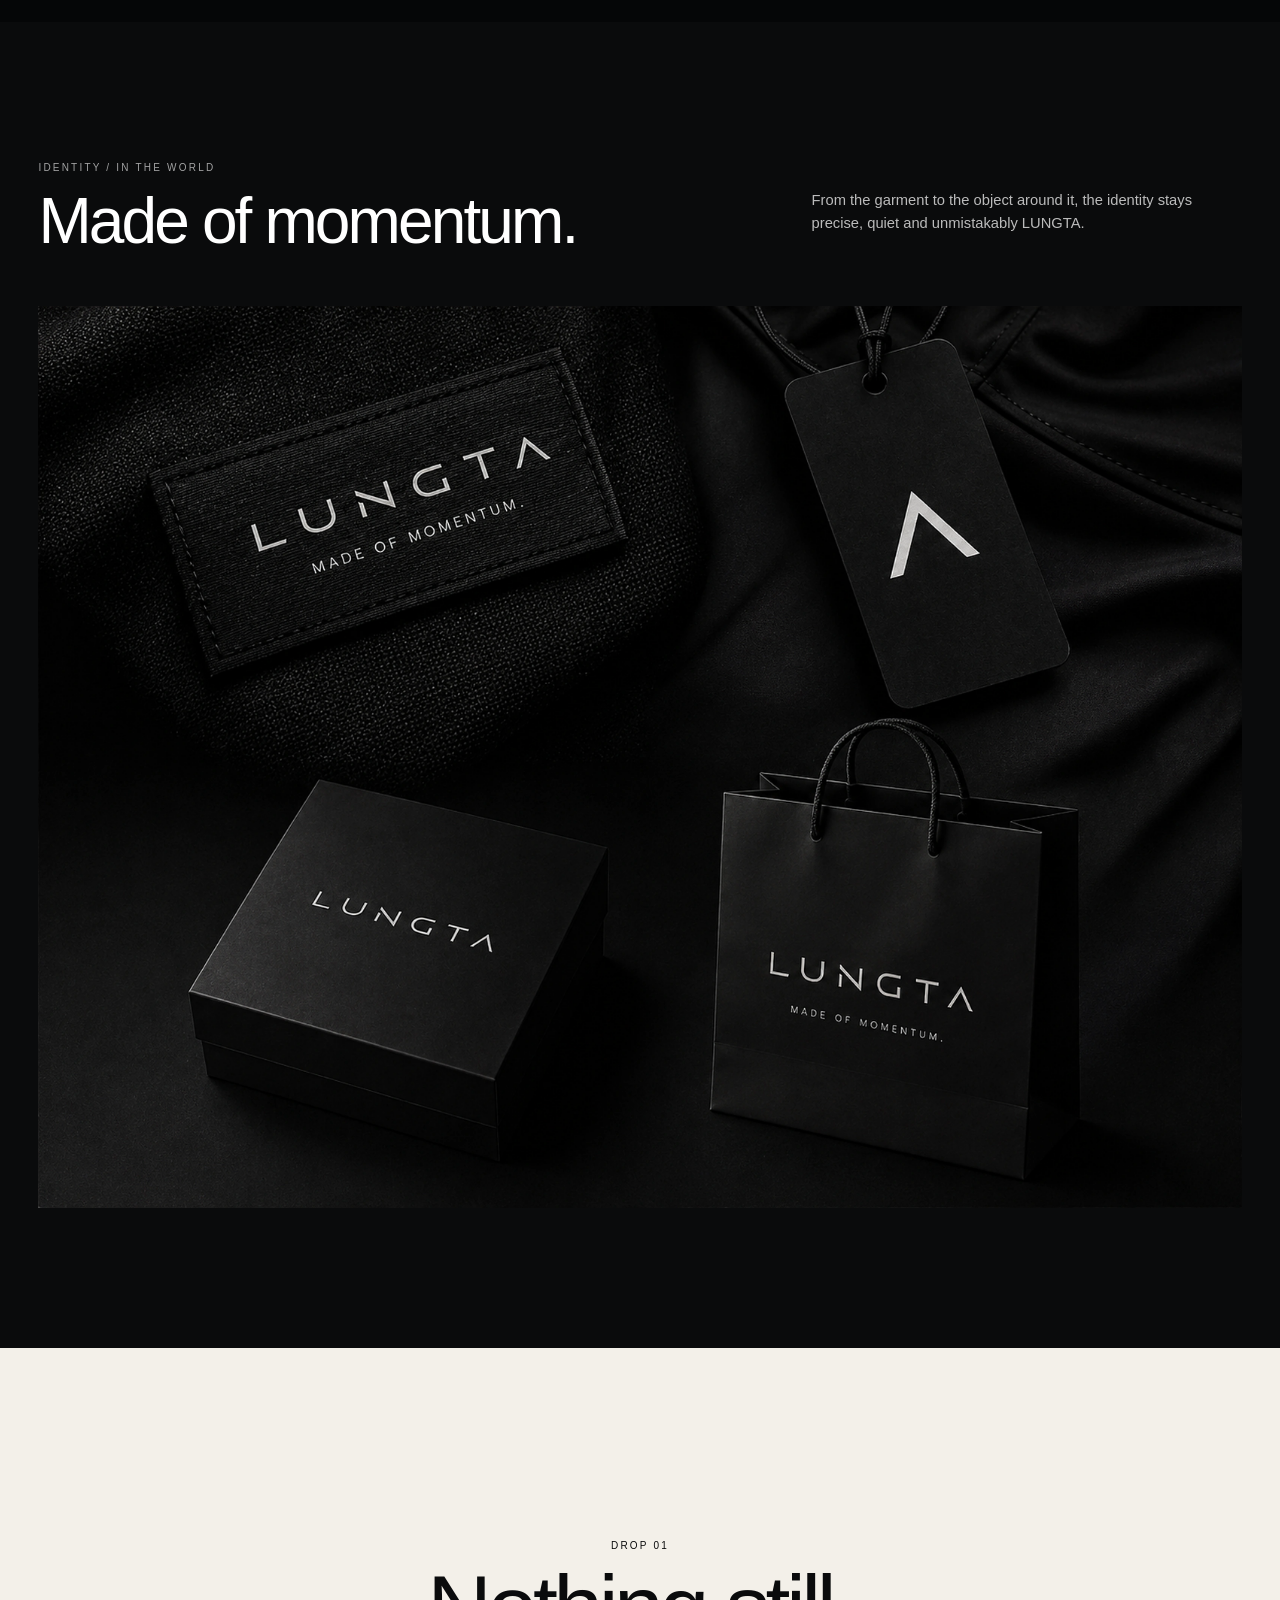
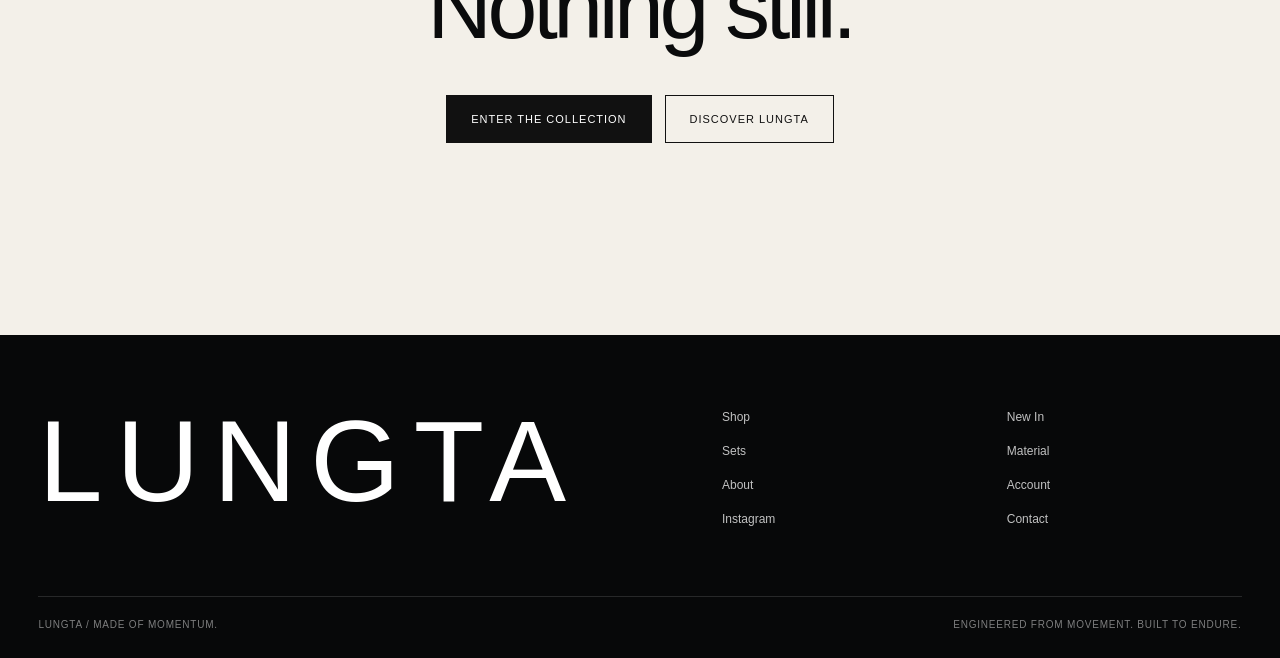
==== commit 09e55817: "Remove Wind Horse black matte at runtime" ====
--- a/index.html
+++ b/index.html
@@ -24,8 +24,8 @@
 <style id="lungta-wind-horse-animation">
 .horse-run{position:relative;width:100%;height:100%;display:grid;place-items:center;overflow:visible;isolation:isolate;--horse-speed:1.08s;--horse-drive:1}
 .horse-runner{position:relative;width:100%;height:100%;display:grid;place-items:center;transform-origin:58% 60%;animation:horseSurge 3.8s cubic-bezier(.37,0,.2,1) infinite;will-change:transform}
-.horse-runner>img{position:relative;mix-blend-mode:screen;z-index:3;width:100%;height:100%;object-fit:contain;animation:horseGallop var(--horse-speed) cubic-bezier(.45,.02,.31,1) infinite;transform-origin:61% 59%;will-change:transform,filter;filter:drop-shadow(0 0 10px rgba(255,255,255,.05))}
-.horse-ghost{position:absolute;mix-blend-mode:screen;inset:7% 5% 7% -8%;z-index:1;background:url('assets/img/wind-horse-mark.webp') center/contain no-repeat;opacity:.055;filter:blur(4px);transform:translateX(-3%);animation:horseWake 1.6s ease-out infinite;pointer-events:none}
+.horse-runner>img{position:relative;z-index:3;width:100%;height:100%;object-fit:contain;animation:horseGallop var(--horse-speed) cubic-bezier(.45,.02,.31,1) infinite;transform-origin:61% 59%;will-change:transform,filter,opacity;filter:drop-shadow(0 0 10px rgba(255,255,255,.05));opacity:0;transition:opacity .25s ease}.horse-run.is-keyed .horse-runner>img{opacity:1}.horse-run:not(.is-keyed) .horse-ghost{opacity:0!important}
+.horse-ghost{position:absolute;inset:7% 5% 7% -8%;z-index:1;background:url('assets/img/wind-horse-mark.webp') center/contain no-repeat;opacity:.055;filter:blur(4px);transform:translateX(-3%);animation:horseWake 1.6s ease-out infinite;pointer-events:none}
 .horse-ghost.two{inset:7% 5% 7% -13%;opacity:.03;filter:blur(9px);animation-delay:-.72s;animation-duration:2.05s}
 .horse-dust{position:absolute;z-index:2;left:7%;top:29%;width:52%;height:46%;pointer-events:none;opacity:.52;filter:blur(.25px);background:radial-gradient(circle at 76% 42%,rgba(255,255,255,.85) 0 1px,transparent 1.5px),radial-gradient(circle at 48% 58%,rgba(255,255,255,.58) 0 1px,transparent 1.7px),radial-gradient(circle at 27% 36%,rgba(255,255,255,.42) 0 1px,transparent 1.6px),radial-gradient(circle at 58% 22%,rgba(255,255,255,.35) 0 1px,transparent 1.4px),linear-gradient(90deg,transparent,rgba(255,255,255,.08) 72%,transparent);background-size:61px 43px,73px 57px,89px 62px,97px 71px,100% 100%;animation:horseParticles 1.05s linear infinite}
 .horse-visual:hover .horse-run{--horse-speed:.72s}
@@ -171,7 +171,7 @@
   </section>
 
   <section class="final-cta" data-header-theme="dark">
-    <p class="eyebrow" data-reveal">Drop 01</p>
+    <p class="eyebrow" data-reveal>Drop 01</p>
     <h2 class="display" data-reveal>Nothing still.</h2>
     <div class="cta-actions" data-reveal>
       <a class="button" href="shop.html">Enter the collection</a>
@@ -214,5 +214,48 @@
  const draw=now=>{const dt=Math.min(42,now-prev);prev=now;if(s.active){s.velocity*=Math.pow(.93,dt/16.67);s.phase+=dt*(s.hover?.00105:.00034);s.scale=lerp(s.scale,s.targetScale+s.velocity*.6,s.hover?.095:.045);s.x=lerp(s.x,s.tx,s.hover?.11:.045);s.y=lerp(s.y,s.ty,s.hover?.11:.045);s.rx=lerp(s.rx,s.trx,s.hover?.09:.04);s.ry=lerp(s.ry,s.try,s.hover?.09:.04);filterTick+=dt;if(filterTick>42){filterTick=0;const f1=.00425+Math.sin(s.phase*.56)*.0011+(s.hover?Math.abs(s.ry)*.00008:0),f2=.0105+Math.cos(s.phase*.41)*.0017+(s.hover?s.velocity*.00038:0);noise.setAttribute('baseFrequency',f1.toFixed(5)+' '+f2.toFixed(5));disp.setAttribute('scale',(s.scale+Math.sin(s.phase*.88)*.55).toFixed(2))}stage.style.setProperty('--wind-x',s.x.toFixed(2)+'px');stage.style.setProperty('--wind-y',(s.y+Math.sin(s.phase*.72)*3.2).toFixed(2)+'px');stage.style.setProperty('--wind-rx',s.rx.toFixed(2)+'deg');stage.style.setProperty('--wind-ry',s.ry.toFixed(2)+'deg');stage.style.setProperty('--wind-rz',(Math.sin(s.phase*.43)*(s.hover?.32:.16)).toFixed(2)+'deg');stage.style.setProperty('--wind-scale',(1+(s.hover?.009:.003)+Math.min(s.velocity*.0025,.008)).toFixed(4));stage.style.setProperty('--wind-halo',(s.hover?.42:.24).toFixed(2))}requestAnimationFrame(draw)};requestAnimationFrame(draw);
 })();
 </script>
+
+<script id="lungta-wind-horse-alpha">
+(()=>{
+ const root=document.querySelector('[data-horse-run]');
+ if(!root)return;
+ const run=root.querySelector('.horse-run');
+ const img=root.querySelector('.horse-runner>img');
+ const ghosts=[...root.querySelectorAll('.horse-ghost')];
+ if(!run||!img)return;
+ let done=false;
+ const keyBlack=()=>{
+   if(done||!img.naturalWidth)return;
+   done=true;
+   try{
+     const c=document.createElement('canvas');
+     c.width=img.naturalWidth;c.height=img.naturalHeight;
+     const x=c.getContext('2d',{willReadFrequently:true});
+     x.drawImage(img,0,0);
+     const frame=x.getImageData(0,0,c.width,c.height),d=frame.data;
+     for(let i=0;i<d.length;i+=4){
+       const r=d[i],g=d[i+1],b=d[i+2],m=Math.max(r,g,b);
+       if(m<=2){d[i]=d[i+1]=d[i+2]=d[i+3]=0;continue}
+       const a=m/255;
+       d[i]=Math.min(255,Math.round(r/a));
+       d[i+1]=Math.min(255,Math.round(g/a));
+       d[i+2]=Math.min(255,Math.round(b/a));
+       d[i+3]=m;
+     }
+     x.putImageData(frame,0,0);
+     const clean=c.toDataURL('image/webp',.98);
+     ghosts.forEach(g=>g.style.backgroundImage=`url("${clean}")`);
+     img.onload=()=>run.classList.add('is-keyed');
+     img.src=clean;
+     if(img.complete)run.classList.add('is-keyed');
+   }catch(e){
+     console.warn('Wind Horse matte removal fallback',e);
+     run.classList.add('is-keyed');
+   }
+ };
+ if(img.complete)keyBlack();else img.addEventListener('load',keyBlack,{once:true});
+})();
+</script>
+
 </body>
 </html>
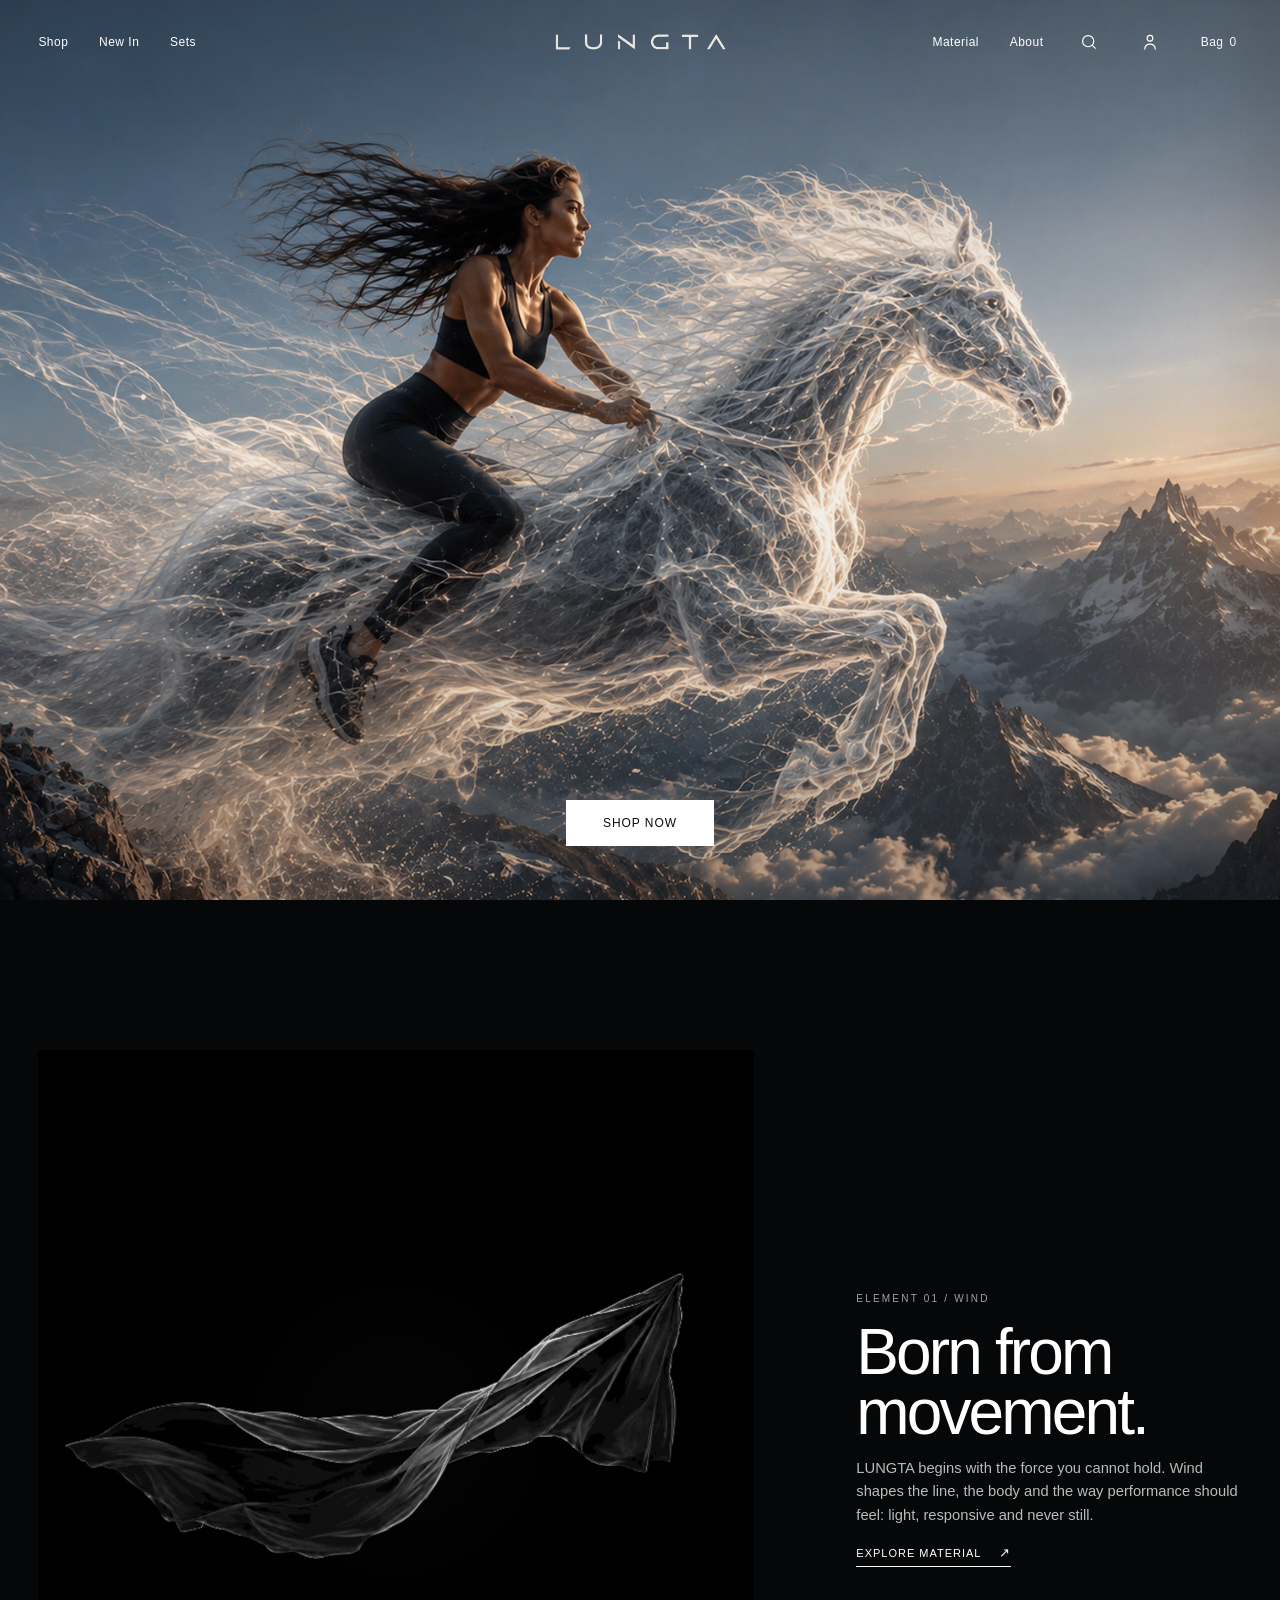
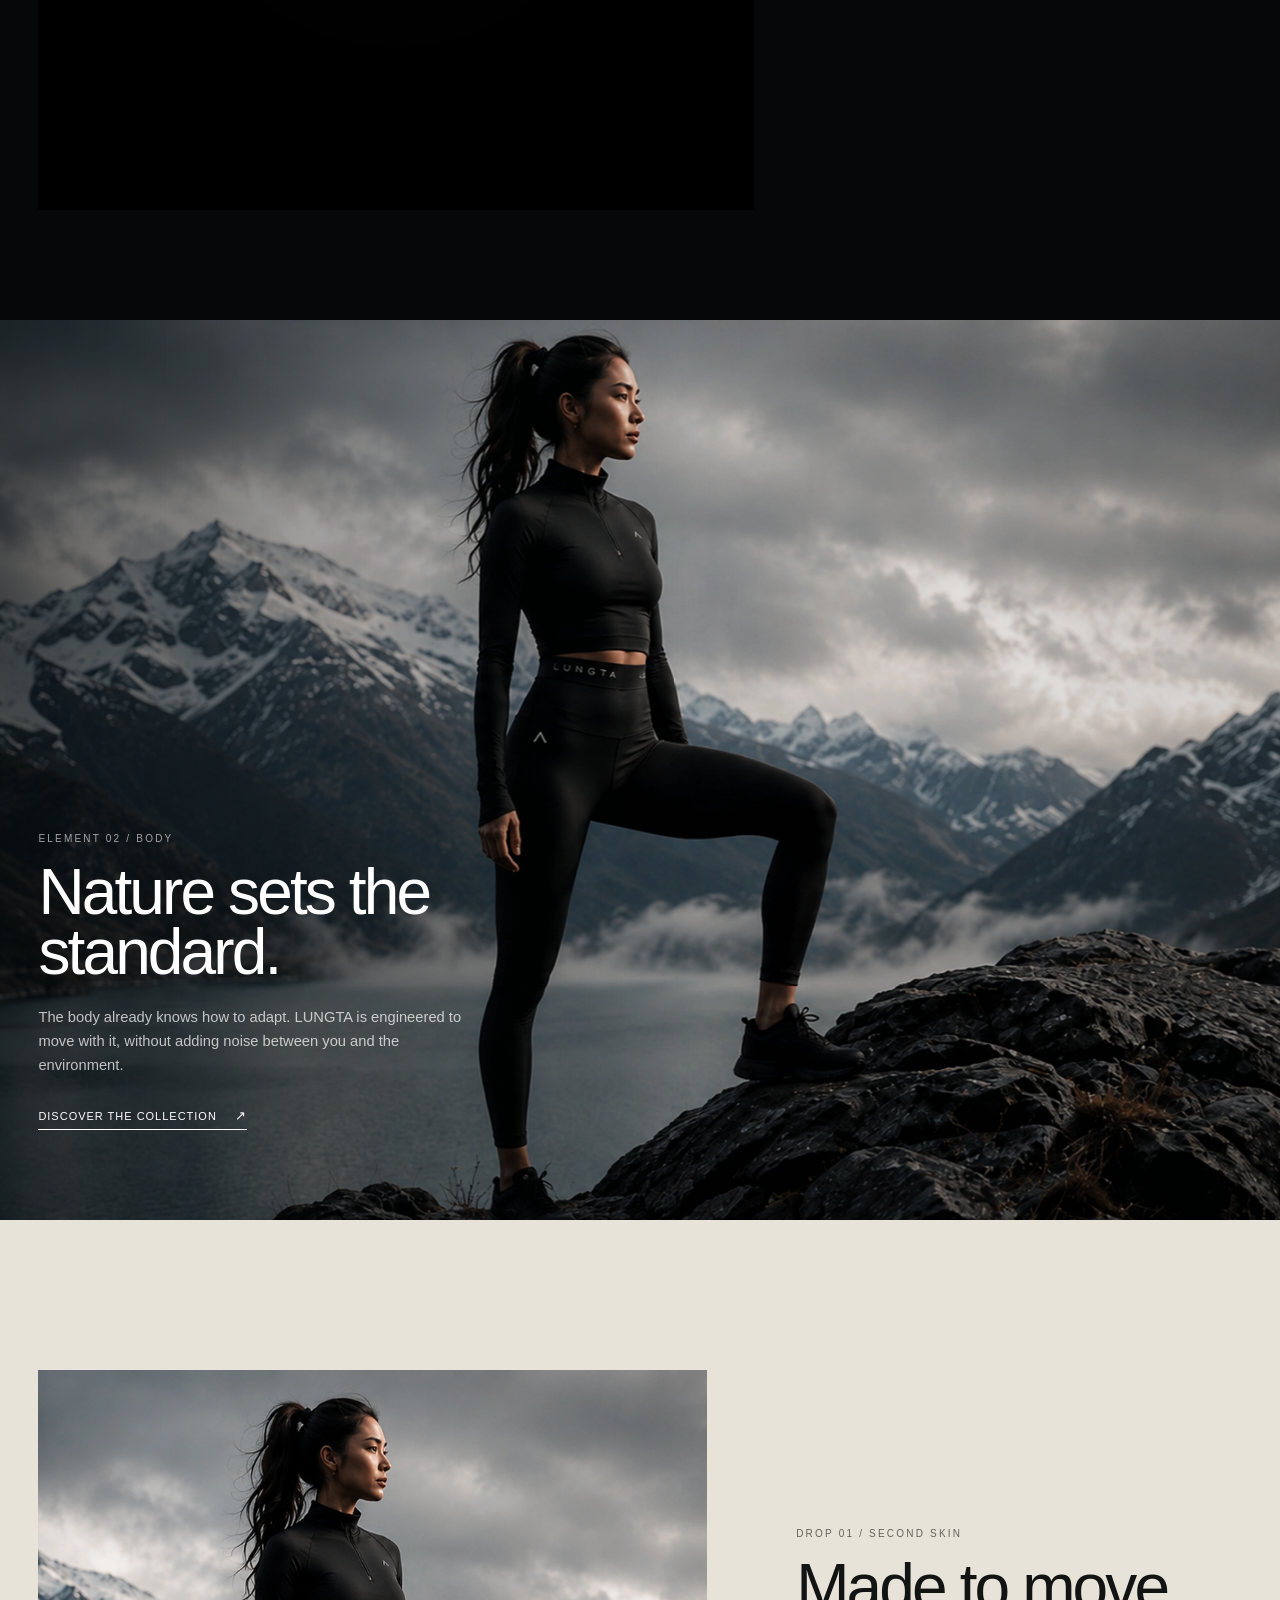
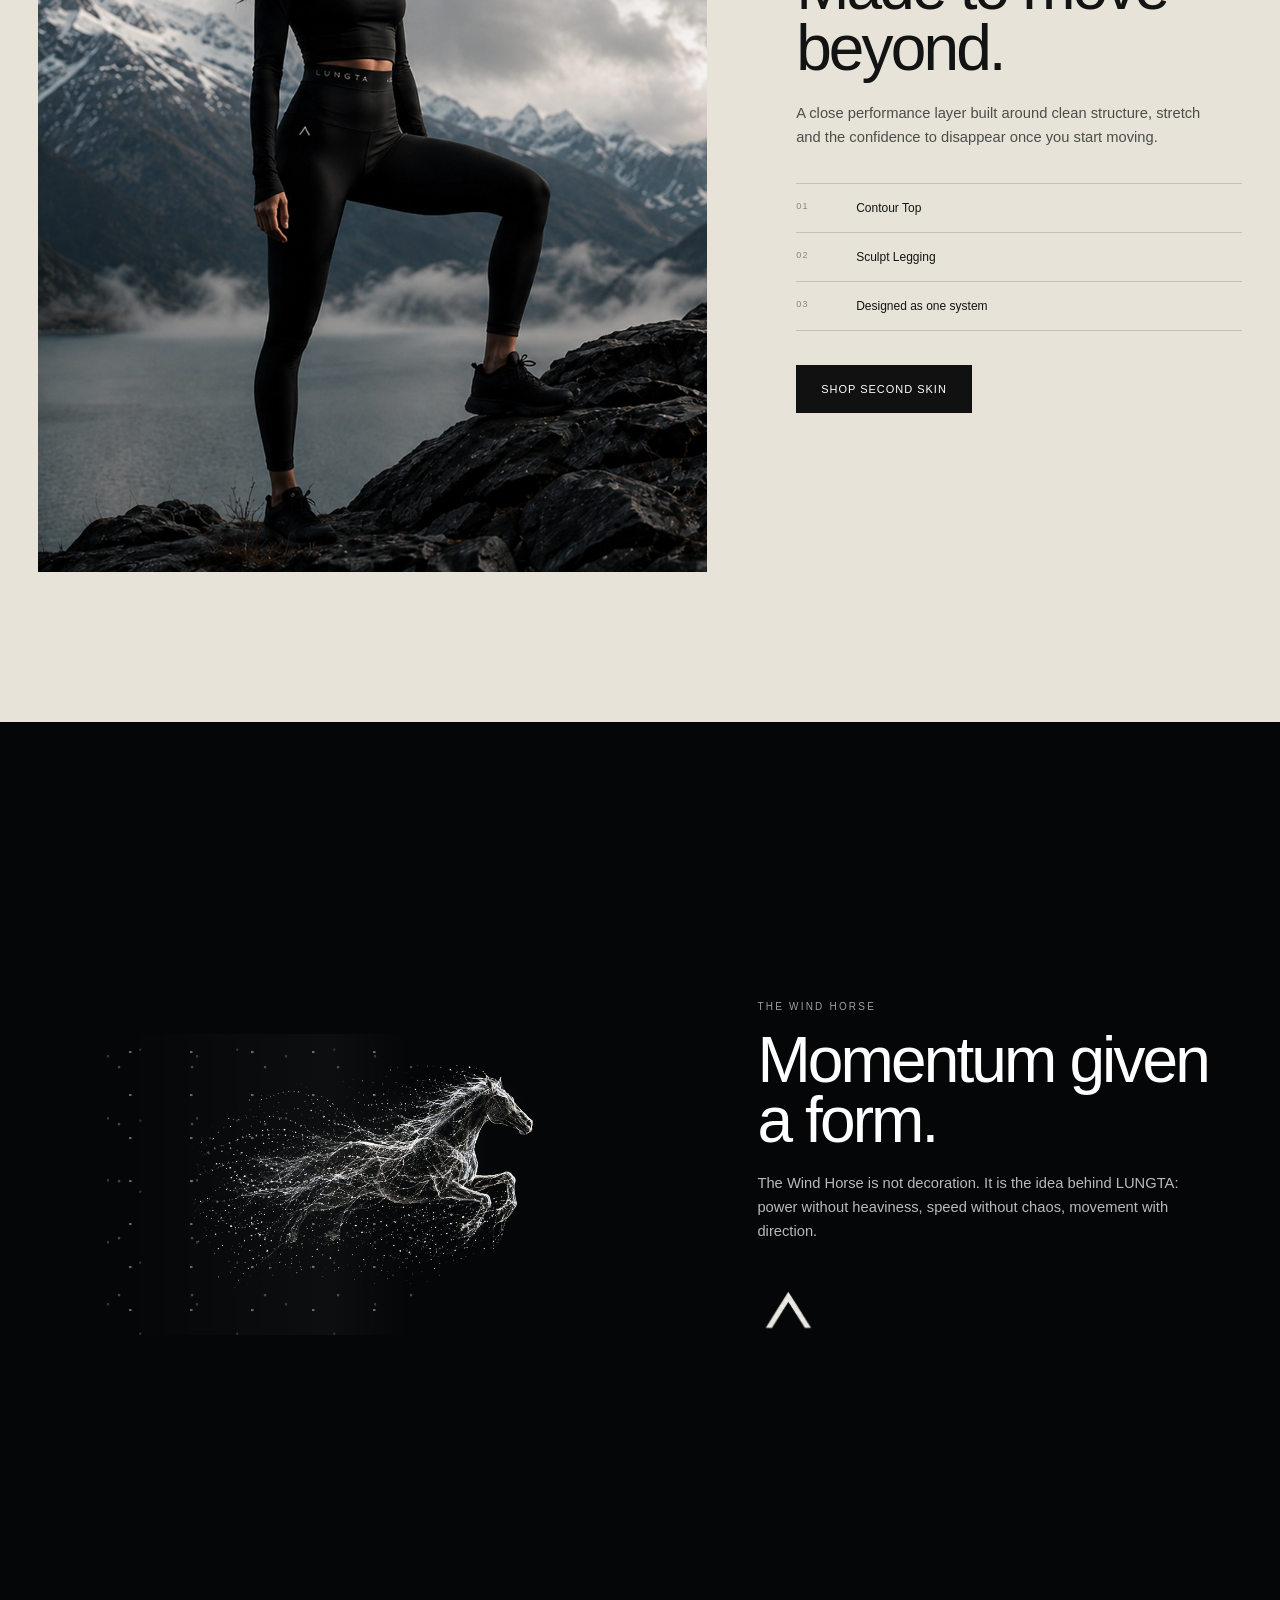
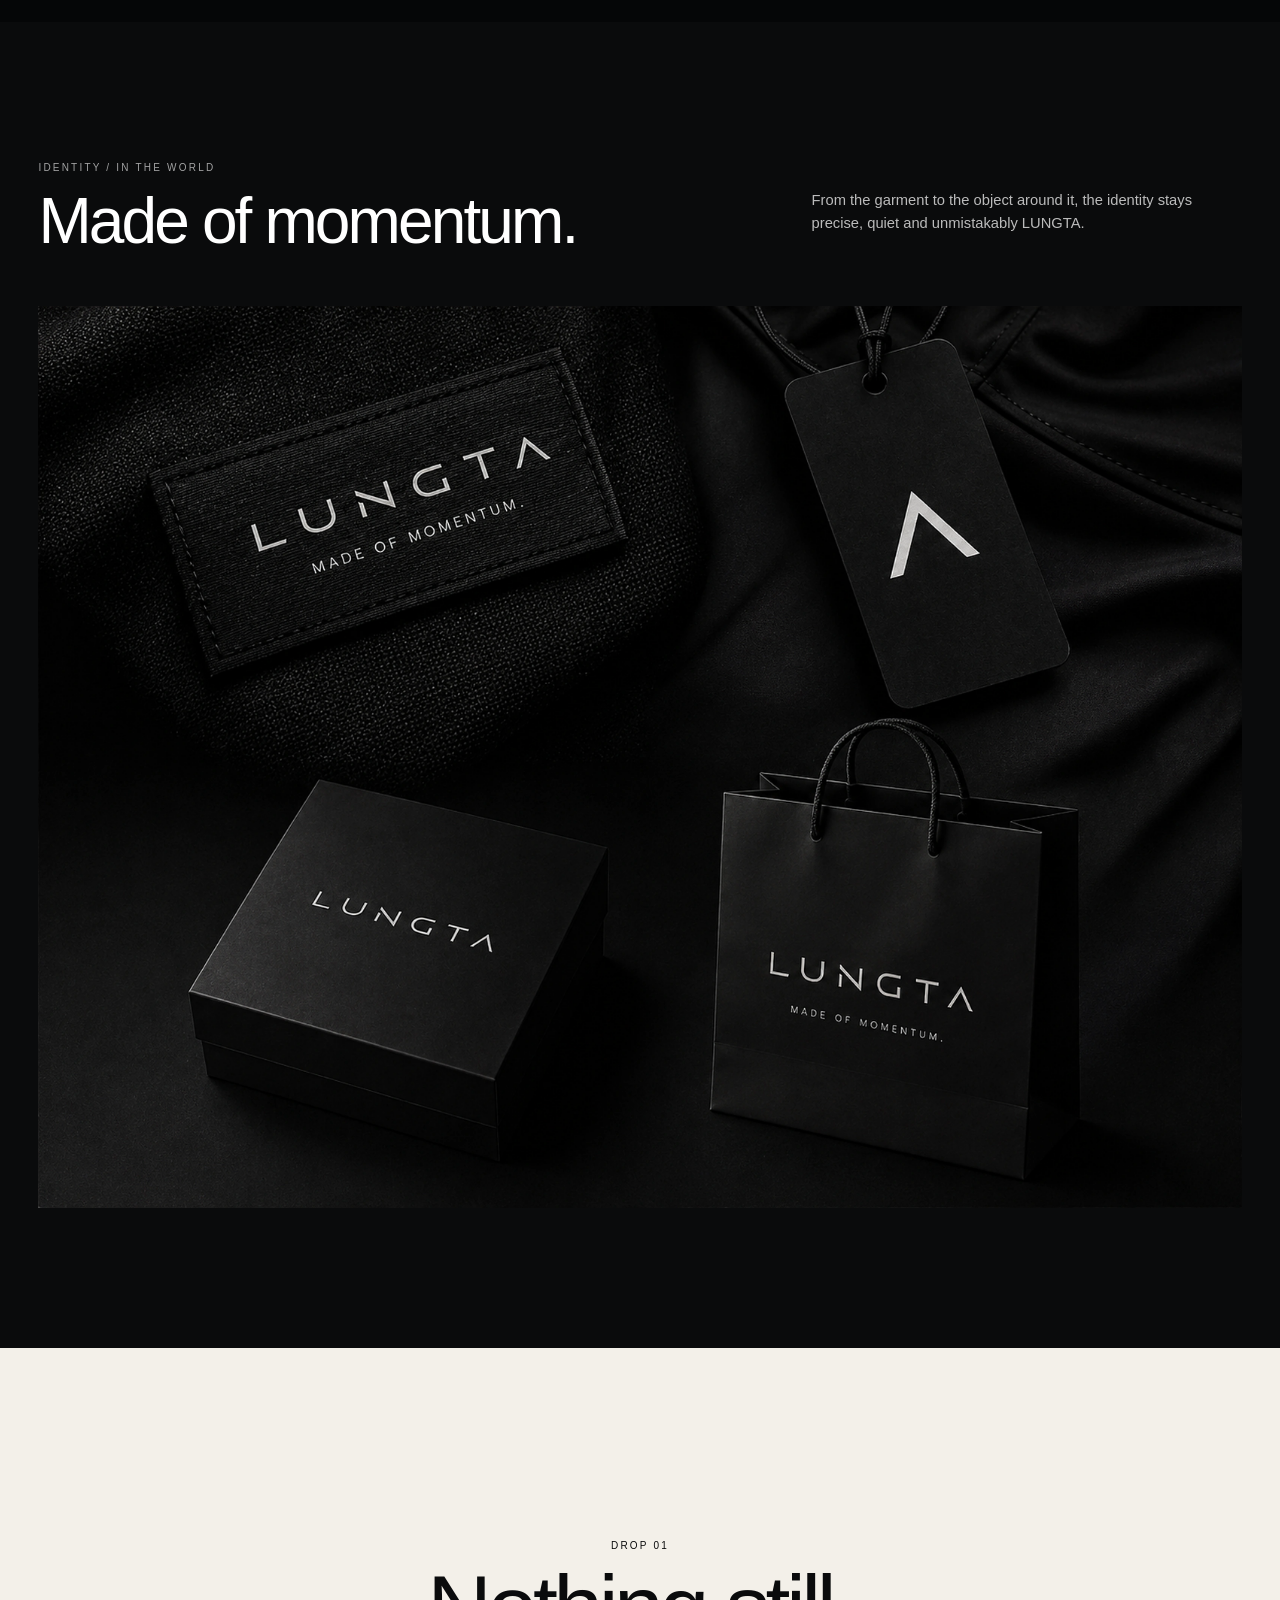
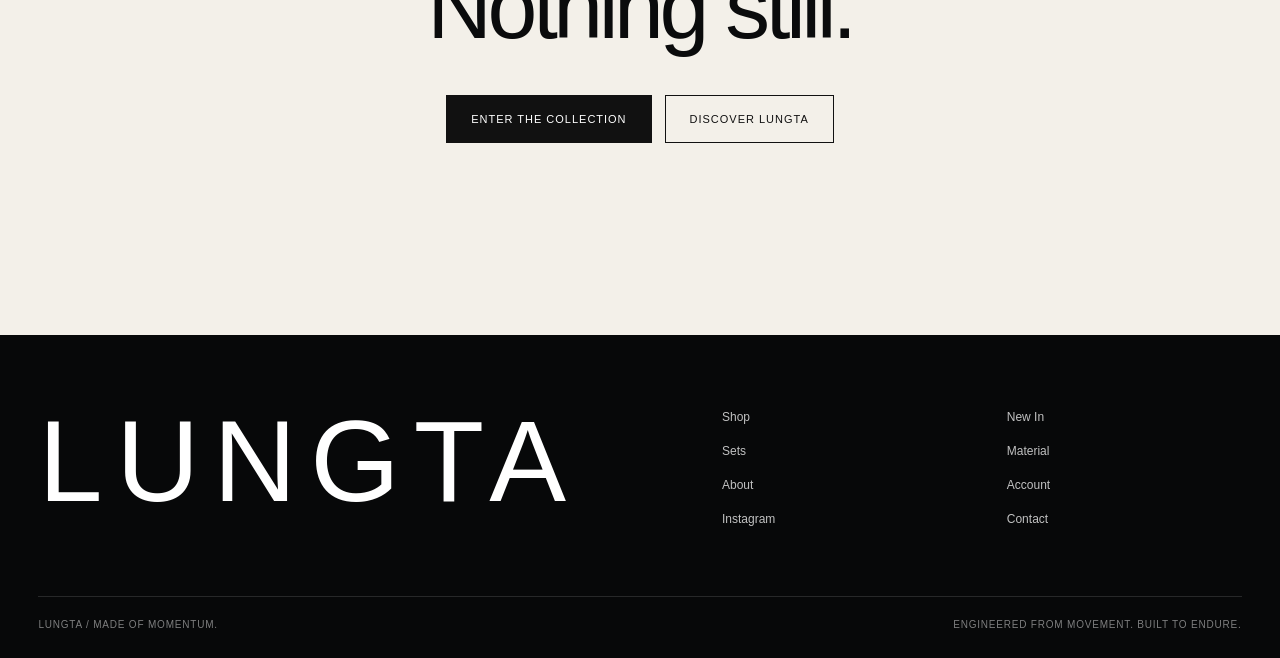
==== commit 1183df77: "Refine Wind Horse into running gallop" ====
--- a/index.html
+++ b/index.html
@@ -22,22 +22,41 @@
 </style>
 
 <style id="lungta-wind-horse-animation">
-.horse-run{position:relative;width:100%;height:100%;display:grid;place-items:center;overflow:visible;isolation:isolate;--horse-speed:1.08s;--horse-drive:1}
-.horse-runner{position:relative;width:100%;height:100%;display:grid;place-items:center;transform-origin:58% 60%;animation:horseSurge 3.8s cubic-bezier(.37,0,.2,1) infinite;will-change:transform}
-.horse-runner>img{position:relative;z-index:3;width:100%;height:100%;object-fit:contain;animation:horseGallop var(--horse-speed) cubic-bezier(.45,.02,.31,1) infinite;transform-origin:61% 59%;will-change:transform,filter,opacity;filter:drop-shadow(0 0 10px rgba(255,255,255,.05));opacity:0;transition:opacity .25s ease}.horse-run.is-keyed .horse-runner>img{opacity:1}.horse-run:not(.is-keyed) .horse-ghost{opacity:0!important}
-.horse-ghost{position:absolute;inset:7% 5% 7% -8%;z-index:1;background:url('assets/img/wind-horse-mark.webp') center/contain no-repeat;opacity:.055;filter:blur(4px);transform:translateX(-3%);animation:horseWake 1.6s ease-out infinite;pointer-events:none}
-.horse-ghost.two{inset:7% 5% 7% -13%;opacity:.03;filter:blur(9px);animation-delay:-.72s;animation-duration:2.05s}
-.horse-dust{position:absolute;z-index:2;left:7%;top:29%;width:52%;height:46%;pointer-events:none;opacity:.52;filter:blur(.25px);background:radial-gradient(circle at 76% 42%,rgba(255,255,255,.85) 0 1px,transparent 1.5px),radial-gradient(circle at 48% 58%,rgba(255,255,255,.58) 0 1px,transparent 1.7px),radial-gradient(circle at 27% 36%,rgba(255,255,255,.42) 0 1px,transparent 1.6px),radial-gradient(circle at 58% 22%,rgba(255,255,255,.35) 0 1px,transparent 1.4px),linear-gradient(90deg,transparent,rgba(255,255,255,.08) 72%,transparent);background-size:61px 43px,73px 57px,89px 62px,97px 71px,100% 100%;animation:horseParticles 1.05s linear infinite}
-.horse-visual:hover .horse-run{--horse-speed:.72s}
-.horse-visual:hover .horse-runner{animation-duration:2.45s;transform:translateX(10px) scale(1.012)}
-.horse-visual:hover .horse-runner>img{filter:drop-shadow(0 0 18px rgba(255,255,255,.10))}
-.horse-visual:hover .horse-dust{opacity:.78;animation-duration:.68s}
-@keyframes horseGallop{0%,100%{transform:translate3d(-1px,1px,0) rotate(-.25deg) scaleX(1) scaleY(1)}18%{transform:translate3d(5px,-7px,0) rotate(.5deg) scaleX(1.012) scaleY(.993)}38%{transform:translate3d(10px,-2px,0) rotate(.1deg) scaleX(1.022) scaleY(.985)}56%{transform:translate3d(3px,6px,0) rotate(-.55deg) scaleX(.994) scaleY(1.009)}74%{transform:translate3d(-3px,-5px,0) rotate(.35deg) scaleX(1.01) scaleY(.994)}}
-@keyframes horseSurge{0%,100%{transform:translateX(-1.4%) scale(1)}48%{transform:translateX(1.1%) scale(1.006)}60%{transform:translateX(1.5%) scale(1.008)}}
-@keyframes horseWake{0%{opacity:0;transform:translateX(3%) scale(1.002)}22%{opacity:.055}100%{opacity:0;transform:translateX(-9%) scale(.985)}}
-@keyframes horseParticles{from{background-position:0 0,0 0,0 0,0 0,0 0}to{background-position:-61px 0,-73px 0,-89px 0,-97px 0,-120px 0}}
-@media(max-width:760px){.horse-run{--horse-speed:1.18s}.horse-ghost{opacity:.04}.horse-dust{opacity:.34}}
-@media(prefers-reduced-motion:reduce){.horse-runner,.horse-runner>img,.horse-ghost,.horse-dust{animation:none!important}.horse-visual:hover .horse-runner{transform:none}}
+.horse-run{position:relative;width:100%;height:100%;display:grid;place-items:center;overflow:visible;isolation:isolate;--horse-speed:.88s;--horse-trail:1.28s}
+.horse-runner{position:relative;width:100%;height:100%;display:grid;place-items:center;transform-origin:61% 61%;will-change:transform}
+.horse-runner>img{position:relative;z-index:3;width:100%;height:100%;object-fit:contain;animation:horseStrideRun var(--horse-speed) linear infinite;transform-origin:61% 60%;will-change:transform,filter,opacity;filter:drop-shadow(0 0 10px rgba(255,255,255,.05));opacity:0;transition:opacity .25s ease,filter .35s ease}.horse-run.is-keyed .horse-runner>img{opacity:1}.horse-run:not(.is-keyed) .horse-ghost{opacity:0!important}
+.horse-ghost{position:absolute;inset:7% 5% 7% -8%;z-index:1;background:url('assets/img/wind-horse-mark.webp') center/contain no-repeat;opacity:.05;filter:blur(4px);transform-origin:62% 60%;animation:horseTrailRun var(--horse-trail) cubic-bezier(.2,.7,.22,1) infinite;pointer-events:none}
+.horse-ghost.two{inset:7% 5% 7% -12%;opacity:.027;filter:blur(8px);animation-delay:calc(var(--horse-trail)*-.46)}
+.horse-dust{position:absolute;z-index:2;left:7%;top:29%;width:52%;height:46%;pointer-events:none;opacity:.48;filter:blur(.25px);background:radial-gradient(circle at 76% 42%,rgba(255,255,255,.82) 0 1px,transparent 1.5px),radial-gradient(circle at 48% 58%,rgba(255,255,255,.54) 0 1px,transparent 1.7px),radial-gradient(circle at 27% 36%,rgba(255,255,255,.40) 0 1px,transparent 1.6px),radial-gradient(circle at 58% 22%,rgba(255,255,255,.33) 0 1px,transparent 1.4px),linear-gradient(90deg,transparent,rgba(255,255,255,.08) 72%,transparent);background-size:61px 43px,73px 57px,89px 62px,97px 71px,100% 100%;animation:horseDustRun var(--horse-speed) linear infinite}
+.horse-visual:hover .horse-run{--horse-speed:.60s;--horse-trail:.84s}
+.horse-visual:hover .horse-runner{transform:translateX(11px);transition:transform .45s cubic-bezier(.22,.61,.36,1)}
+.horse-visual:hover .horse-runner>img{filter:drop-shadow(0 0 17px rgba(255,255,255,.10))}
+.horse-visual:hover .horse-dust{opacity:.70}
+@keyframes horseStrideRun{
+  0%,100%{transform:translate3d(-5px,2px,0) scaleX(.996) scaleY(1.004)}
+  8%{transform:translate3d(-2px,3px,0) scaleX(.992) scaleY(1.007)}
+  20%{transform:translate3d(5px,-3px,0) scaleX(1.005) scaleY(.997)}
+  34%{transform:translate3d(12px,-9px,0) scaleX(1.015) scaleY(.990)}
+  47%{transform:translate3d(16px,-6px,0) scaleX(1.011) scaleY(.993)}
+  60%{transform:translate3d(10px,0,0) scaleX(1) scaleY(1.002)}
+  69%{transform:translate3d(6px,4px,0) scaleX(.993) scaleY(1.008)}
+  80%{transform:translate3d(1px,-2px,0) scaleX(1.004) scaleY(.998)}
+  91%{transform:translate3d(-3px,-1px,0) scaleX(1) scaleY(1)}
+}
+@keyframes horseTrailRun{
+  0%{opacity:0;transform:translate3d(2%,1px,0) scaleX(1)}
+  18%{opacity:.05}
+  55%{opacity:.035}
+  100%{opacity:0;transform:translate3d(-11%,3px,0) scaleX(.975)}
+}
+@keyframes horseDustRun{
+  0%{background-position:0 0,0 0,0 0,0 0,0 0;transform:translateX(1%);opacity:.28}
+  25%{opacity:.54}
+  55%{opacity:.42}
+  100%{background-position:-61px 0,-73px 0,-89px 0,-97px 0,-140px 0;transform:translateX(-6%);opacity:.26}
+}
+@media(max-width:760px){.horse-run{--horse-speed:.98s;--horse-trail:1.42s}.horse-ghost{opacity:.04}.horse-dust{opacity:.32}}
+@media(prefers-reduced-motion:reduce){.horse-runner>img,.horse-ghost,.horse-dust{animation:none!important}.horse-visual:hover .horse-runner{transform:none}}
 </style>
 </head>
 <body class="home" data-header="light">
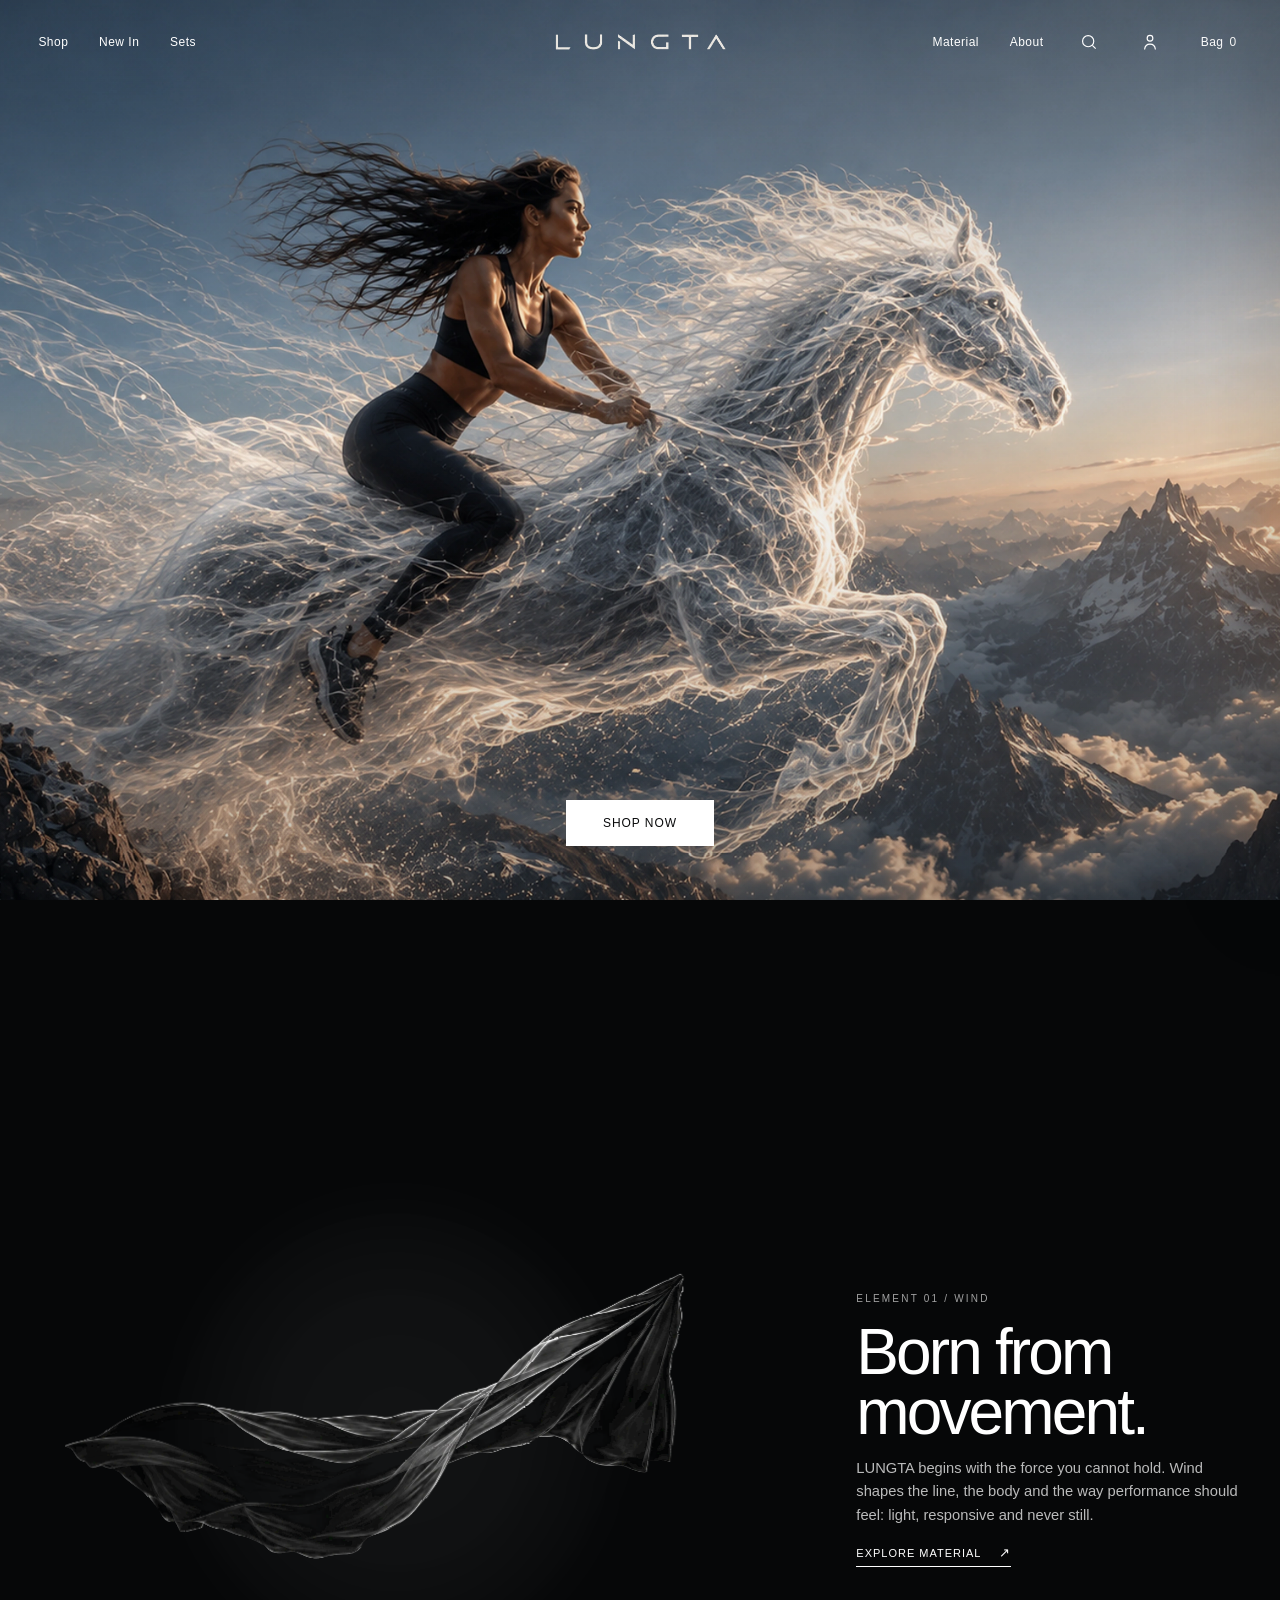
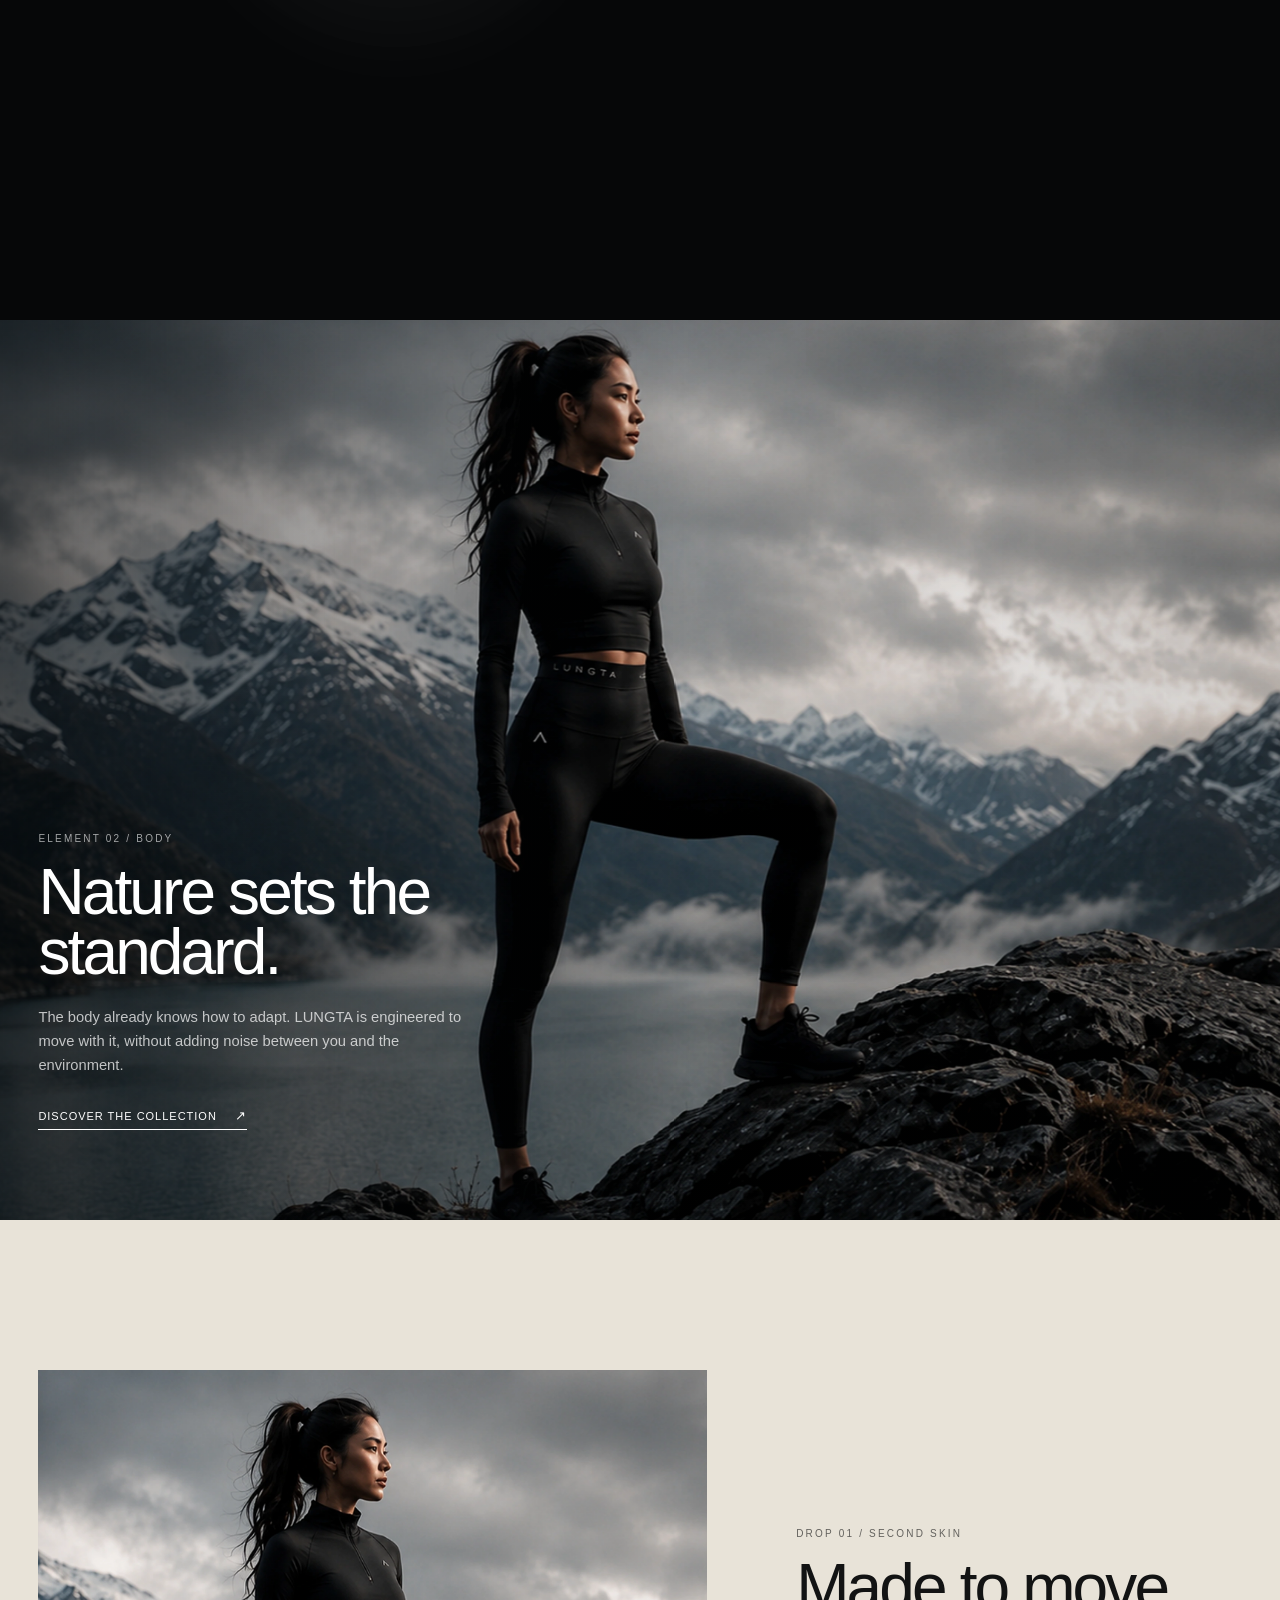
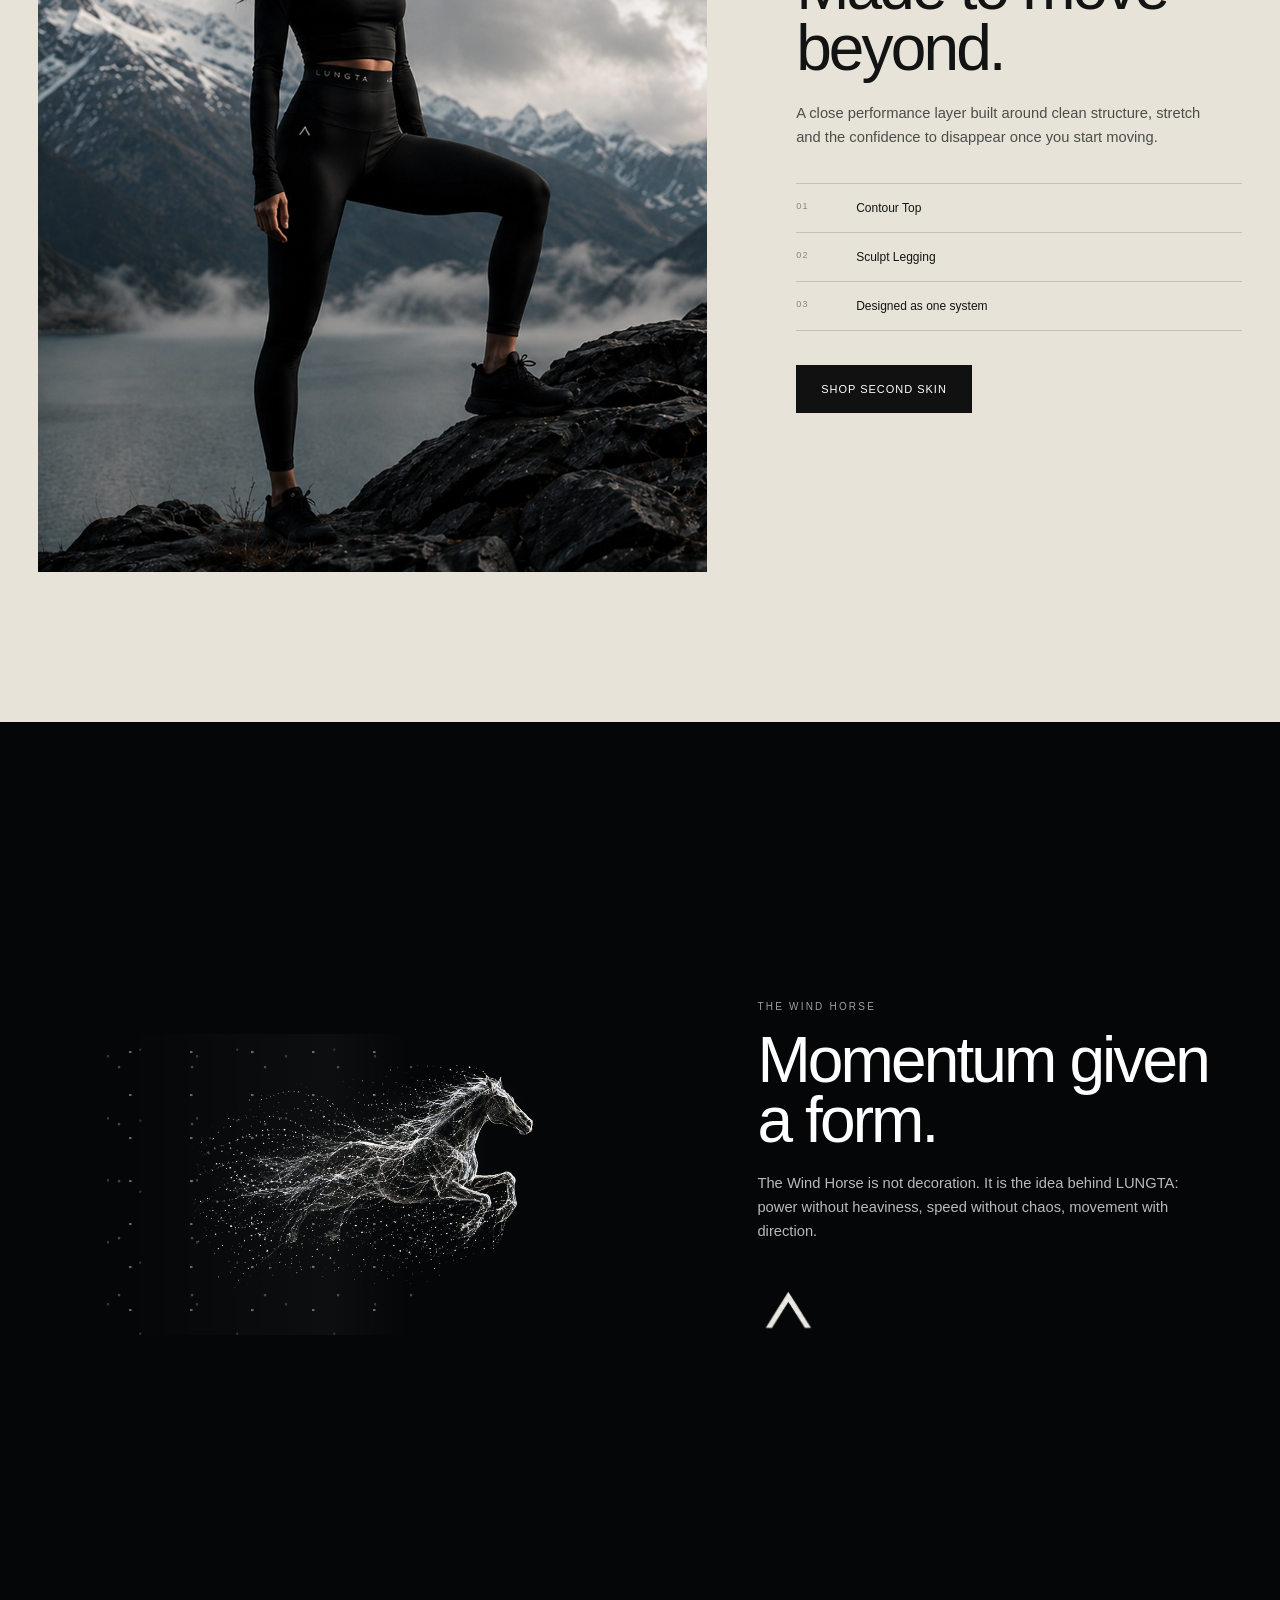
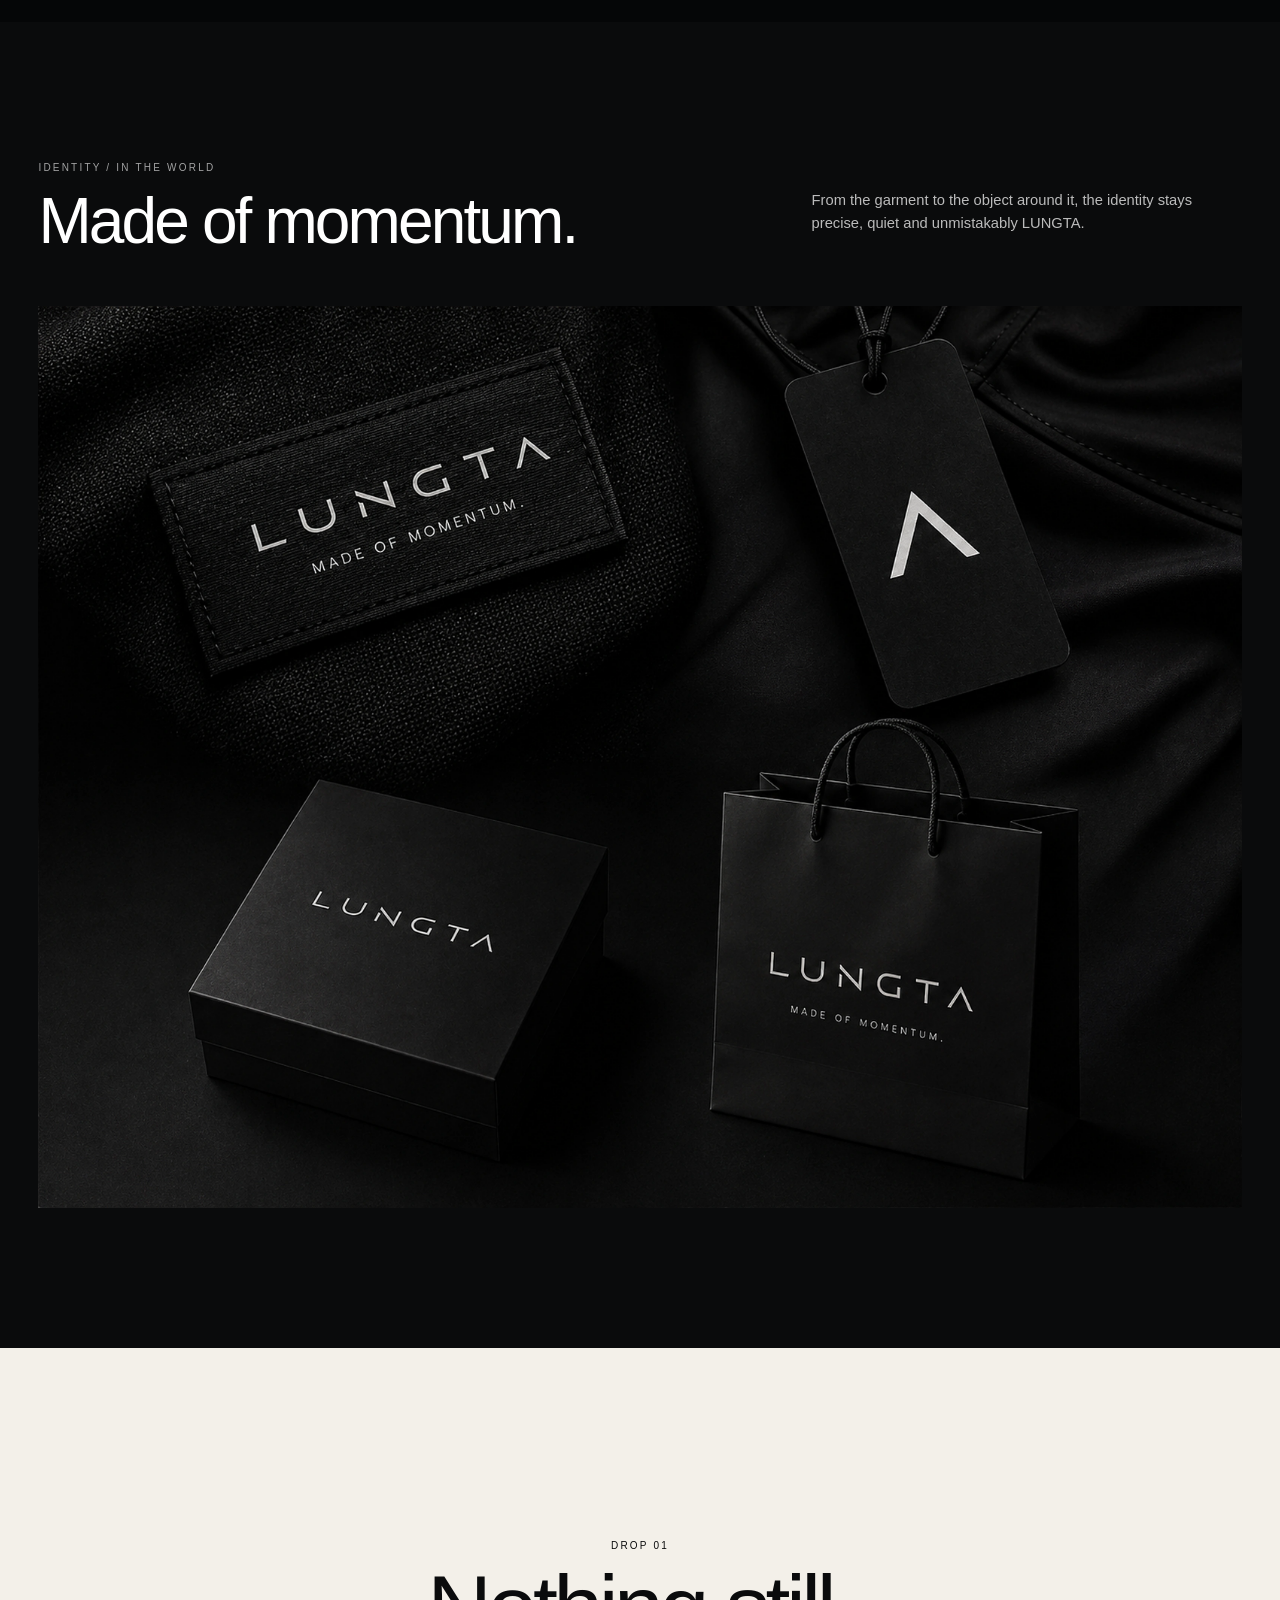
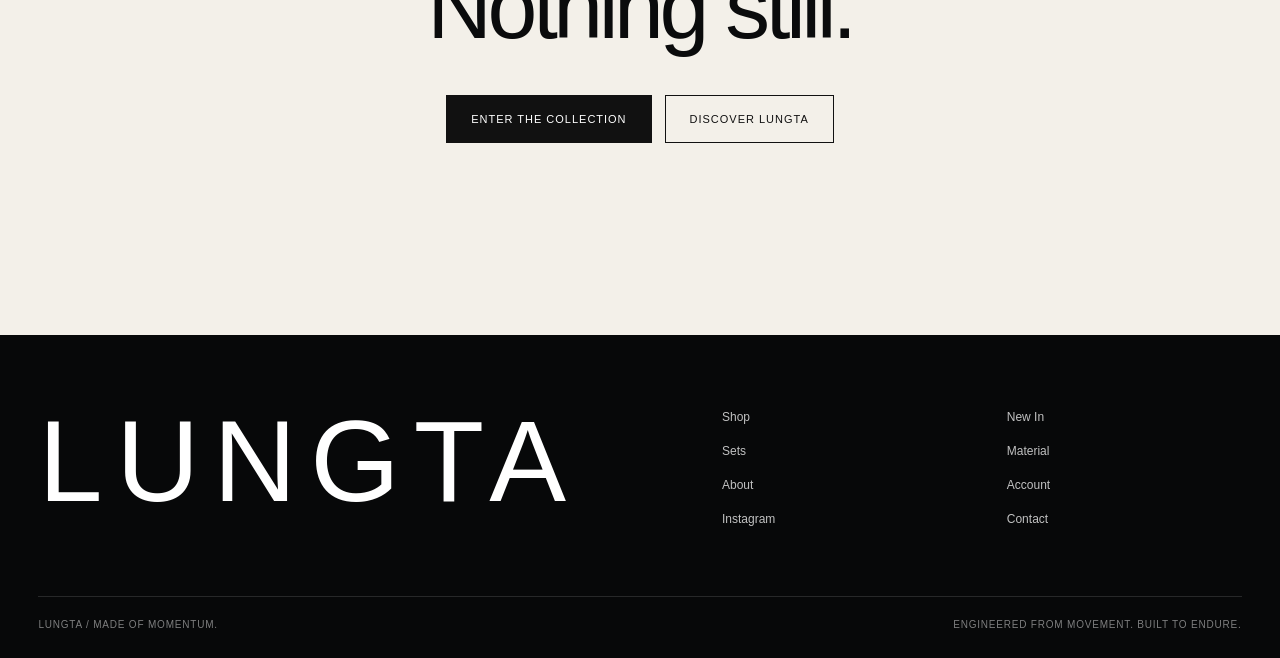
==== commit fcdfda38: "Load matte cleanup and brand motion explicitly on homepage" ====
--- a/index.html
+++ b/index.html
@@ -217,7 +217,7 @@
 <aside class="panel bag-drawer" id="bagDrawer" aria-hidden="true"><div class="bag-inner"><div class="bag-head"><strong>Bag (<span data-bag-count>0</span>)</strong><button class="panel-close" data-close aria-label="Close">×</button></div><div class="bag-body" id="bagBody"></div><div class="bag-footer"><div class="bag-total"><span>Subtotal</span><strong id="bagTotal">₹0</strong></div><button class="button" id="checkoutButton">Checkout with Shopify</button></div></div></aside>
 <div class="toast" id="toast" role="status" aria-live="polite"></div>
 
-<script src="assets/js/config.js"></script><script src="assets/js/catalog.js"></script><script src="assets/js/shopify.js"></script><script src="assets/js/site.js"></script>
+<script src="assets/js/config.js"></script><script src="assets/js/catalog.js"></script><script src="assets/js/shopify.js"></script><script src="assets/js/site.js"></script><script src="assets/js/brand-motion.js?v=20260818-4" data-lungta-brand-motion></script>
 
 <script id="lungta-wind-flow-script">
 (()=>{
